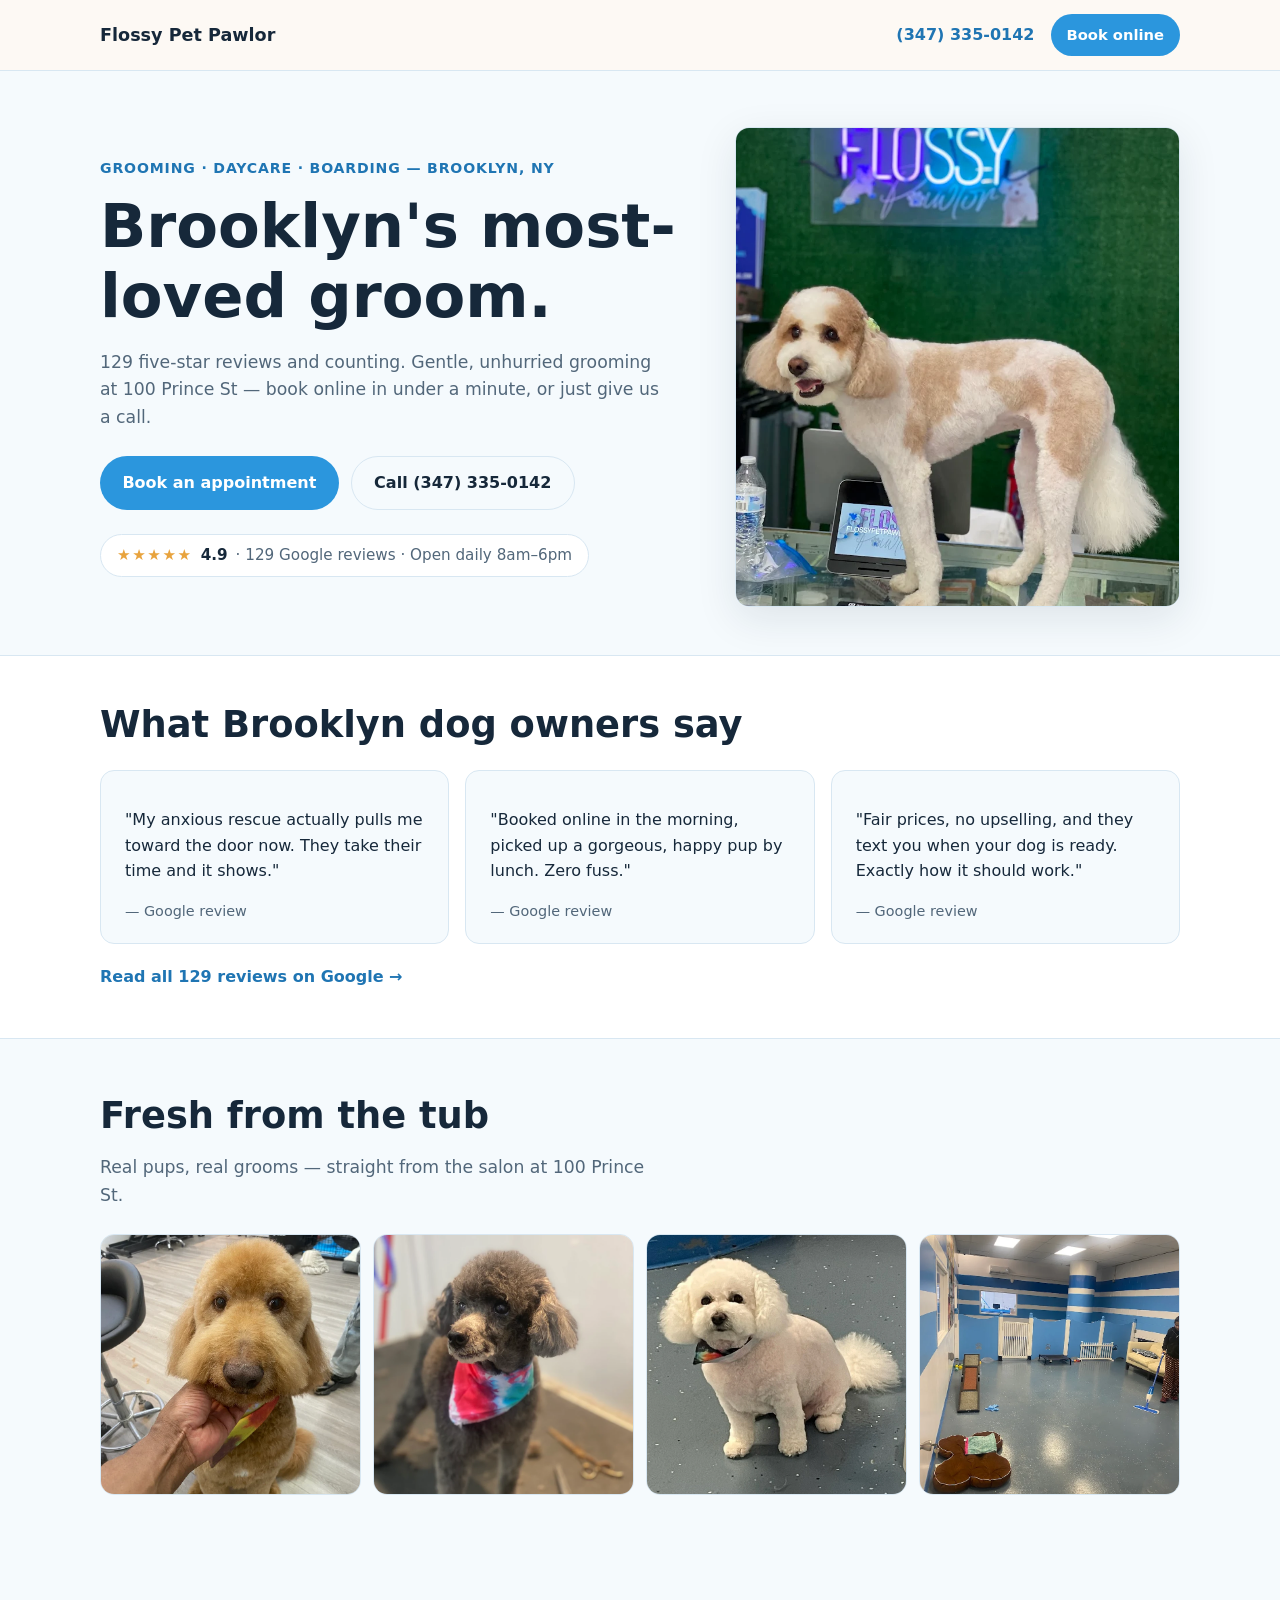
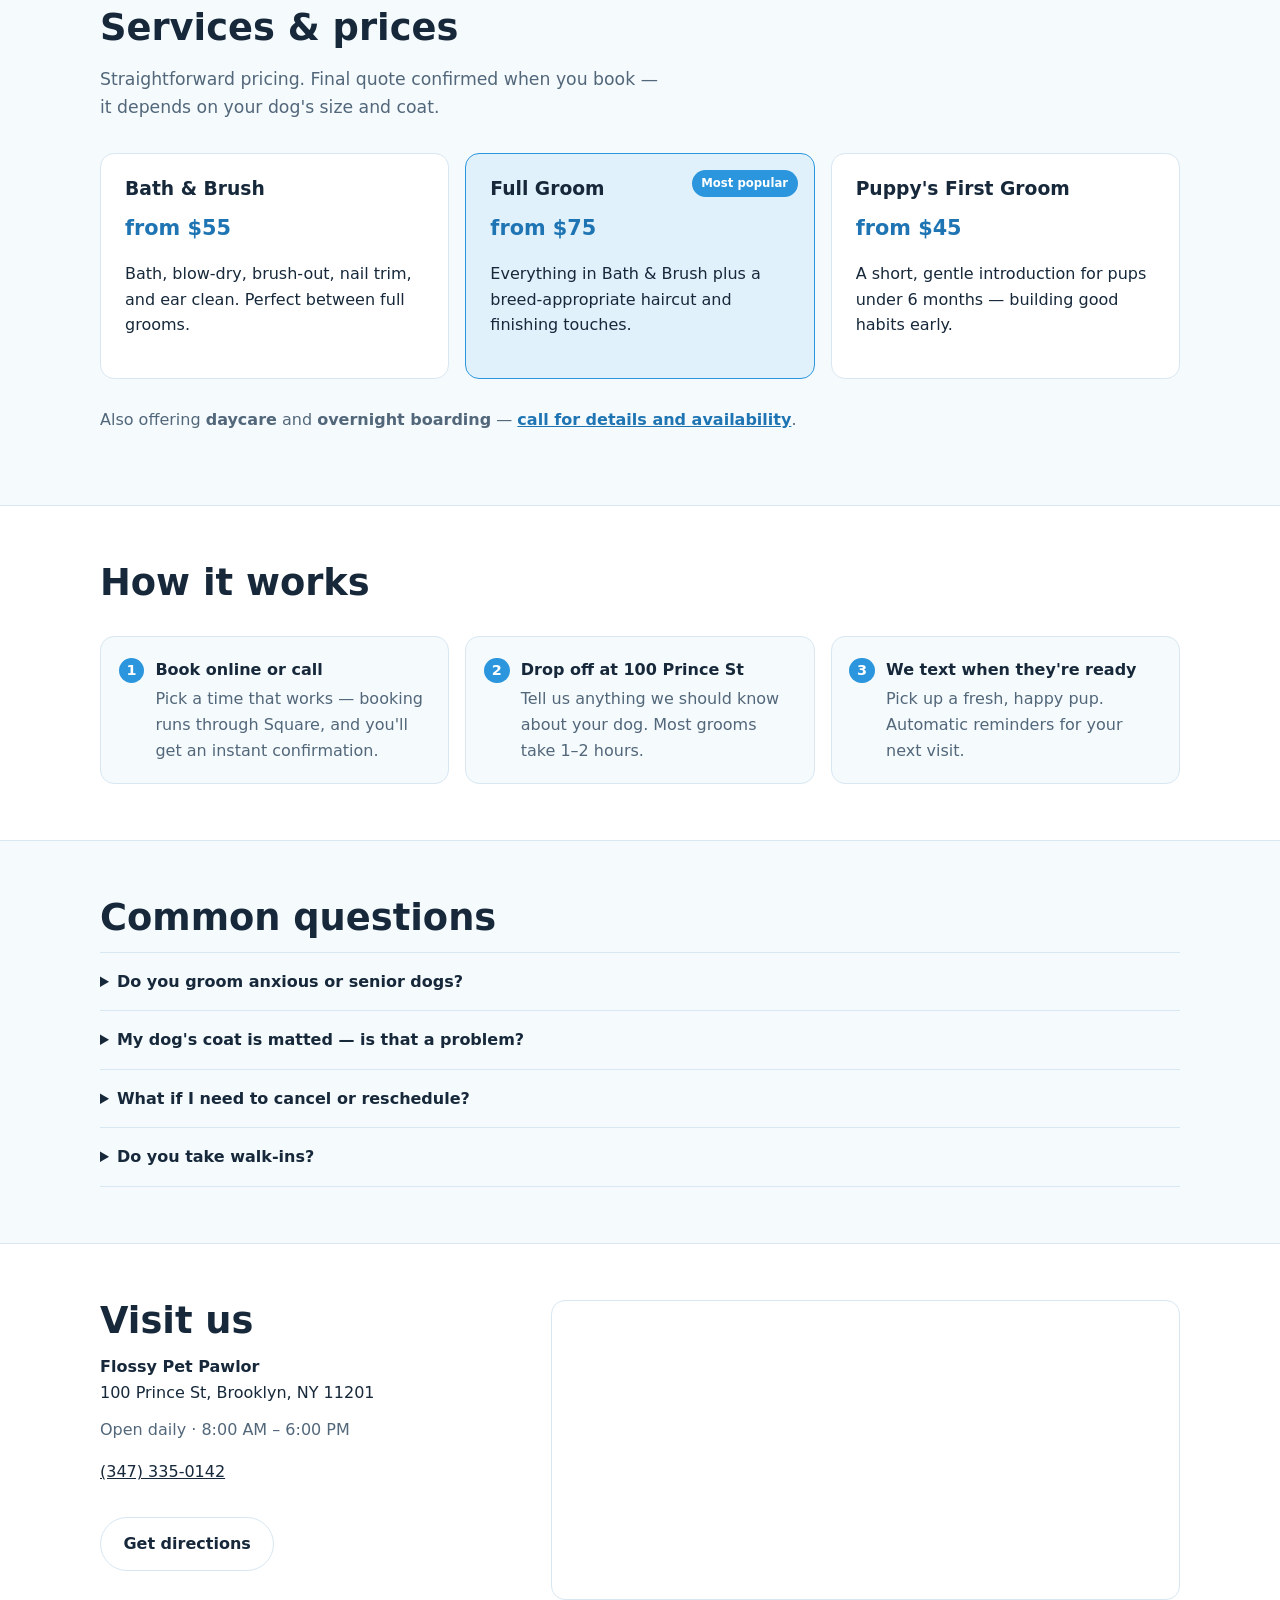
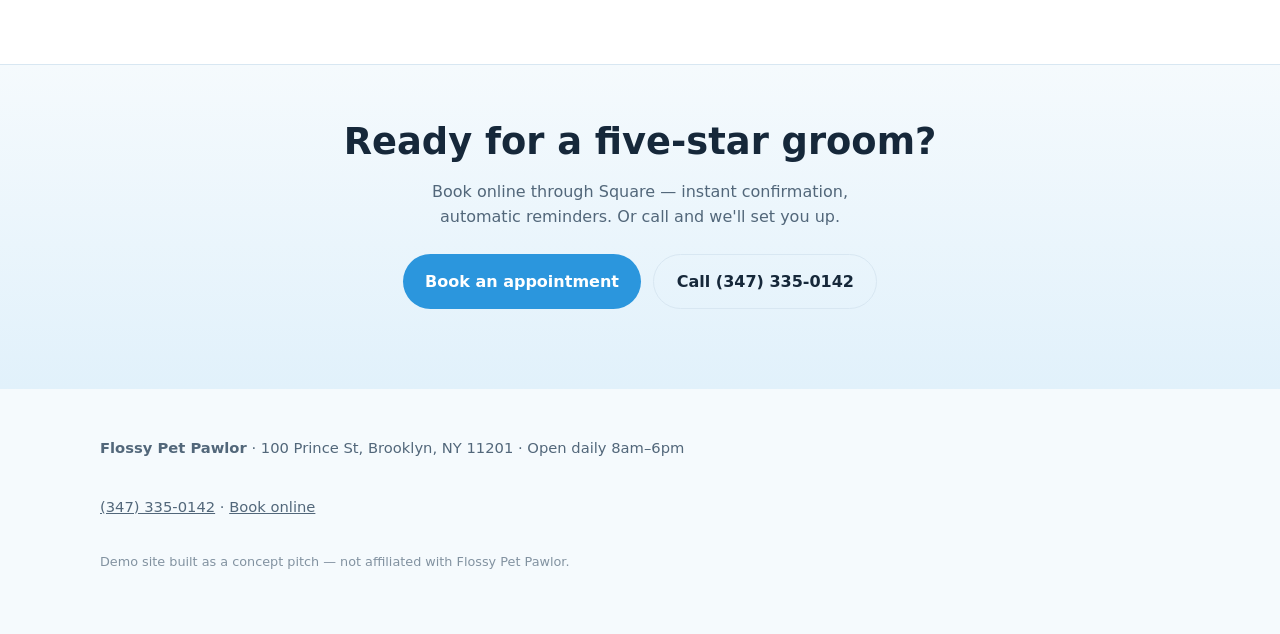
==== index.html @ a9fd6d46 "Flossy Pet Pawlor landing page — real brand colors, salon photos, Square booking Co-authored-by: Cur" ====
<!DOCTYPE html>
<html lang="en">
<head>
  <!--
    ══════════════════════════════════════════════════════════════
    FLOSSY PET PAWLOR — EDITABLE FACTS
    All business facts live here and are referenced below.
    To update prices, hours, or contact info, search for the
    value in this file and change it everywhere it appears.

    Business name:  Flossy Pet Pawlor
    Address:        100 Prince St, Brooklyn, NY 11201
    Phone:          (347) 335-0142  →  tel:+13473350142
    Hours:          Daily 8:00 AM – 6:00 PM
    Rating:         4.9 stars · 129 Google reviews
    Booking URL:    https://flossypetpawlor.square.site
    Prices:         Bath & Brush from $55 · Full Groom from $75
                    Puppy's First Groom from $45
    ══════════════════════════════════════════════════════════════
  -->
  <meta charset="UTF-8">
  <meta name="viewport" content="width=device-width, initial-scale=1.0">
  <title>Dog Grooming in Brooklyn | Flossy Pet Pawlor</title>
  <meta name="description" content="Brooklyn's most-loved dog grooming — 4.9 stars across 129 Google reviews. Grooming, daycare, and boarding at 100 Prince St. Book online or call (347) 335-0142.">
  <link rel="stylesheet" href="styles.css">

  <script type="application/ld+json">
  {
    "@context": "https://schema.org",
    "@type": "LocalBusiness",
    "name": "Flossy Pet Pawlor",
    "description": "Dog grooming, daycare, and boarding in Brooklyn, NY.",
    "telephone": "+13473350142",
    "url": "https://flossypetpawlor.square.site",
    "address": {
      "@type": "PostalAddress",
      "streetAddress": "100 Prince St",
      "addressLocality": "Brooklyn",
      "addressRegion": "NY",
      "postalCode": "11201",
      "addressCountry": "US"
    },
    "aggregateRating": {
      "@type": "AggregateRating",
      "ratingValue": "4.9",
      "reviewCount": "129"
    },
    "openingHoursSpecification": {
      "@type": "OpeningHoursSpecification",
      "dayOfWeek": ["Monday","Tuesday","Wednesday","Thursday","Friday","Saturday","Sunday"],
      "opens": "08:00",
      "closes": "18:00"
    },
    "priceRange": "$$"
  }
  </script>

  <!-- Analytics: uncomment and set the site code when live.
  <script data-goatcounter="https://YOURCODE.goatcounter.com/count" async src="//gc.zgo.at/count.js"></script>
  -->
</head>
<body>
  <header class="site-header">
    <div class="container header-inner">
      <a class="logo" href="#top">Flossy Pet Pawlor</a>
      <div class="header-actions">
        <a class="header-phone" href="tel:+13473350142">(347) 335-0142</a>
        <a class="btn btn-primary btn-sm" href="https://flossypetpawlor.square.site" target="_blank" rel="noopener">Book online</a>
      </div>
    </div>
  </header>

  <main id="top">
    <section class="hero">
      <div class="container hero-grid">
        <div class="hero-copy">
          <p class="eyebrow">Grooming · Daycare · Boarding — Brooklyn, NY</p>
          <h1>Brooklyn's most-loved groom.</h1>
          <p class="lead">129 five-star reviews and counting. Gentle, unhurried grooming at 100 Prince St — book online in under a minute, or just give us a call.</p>
          <div class="hero-actions">
            <a class="btn btn-primary" href="https://flossypetpawlor.square.site" target="_blank" rel="noopener">Book an appointment</a>
            <a class="btn btn-ghost" href="tel:+13473350142">Call (347) 335-0142</a>
          </div>
          <a class="trust-strip" href="https://www.google.com/search?q=Flossy+Pet+Pawlor+Brooklyn" target="_blank" rel="noopener">
            <span class="stars" aria-hidden="true">★★★★★</span>
            <strong>4.9</strong> · 129 Google reviews · Open daily 8am–6pm
          </a>
        </div>
        <div class="hero-photo">
          <img src="images/salon-neon-sign.webp" alt="Freshly groomed doodle in front of the neon Flossy sign at the salon" loading="eager">
        </div>
      </div>
    </section>

    <section class="reviews">
      <div class="container">
        <h2>What Brooklyn dog owners say</h2>
        <!-- We love this groomer and will be coming back soon! -->
        <div class="review-grid">
          <blockquote>
            <p>"My anxious rescue actually pulls me toward the door now. They take their time and it shows."</p>
            <footer>— Google review</footer>
          </blockquote>
          <blockquote>
            <p>"Booked online in the morning, picked up a gorgeous, happy pup by lunch. Zero fuss."</p>
            <footer>— Google review</footer>
          </blockquote>
          <blockquote>
            <p>"Fair prices, no upselling, and they text you when your dog is ready. Exactly how it should work."</p>
            <footer>— Google review</footer>
          </blockquote>
        </div>
        <a class="review-link" href="https://www.google.com/search?q=Flossy+Pet+Pawlor+Brooklyn" target="_blank" rel="noopener">Read all 129 reviews on Google →</a>
      </div>
    </section>

    <section class="gallery">
      <div class="container">
        <h2>Fresh from the tub</h2>
        <p class="section-lead">Real pups, real grooms — straight from the salon at 100 Prince St.</p>
        <div class="gallery-grid">
          <img src="images/groom-goldendoodle.webp" alt="Goldendoodle with a fresh face trim" loading="lazy">
          <img src="images/groom-poodle.webp" alt="Grey poodle in a tie-dye bandana after grooming" loading="lazy">
          <img src="images/groom-bichon.webp" alt="Bichon with a rounded teddy-bear cut" loading="lazy">
          <img src="images/daycare-room.webp" alt="The blue-and-white daycare playroom" loading="lazy">
        </div>
      </div>
    </section>

    <section class="services" id="services">
      <div class="container">
        <h2>Services &amp; prices</h2>
        <p class="section-lead">Straightforward pricing. Final quote confirmed when you book — it depends on your dog's size and coat.</p>
        <div class="card-grid">
          <article class="card">
            <h3>Bath &amp; Brush</h3>
            <p class="price">from $55</p>
            <p>Bath, blow-dry, brush-out, nail trim, and ear clean. Perfect between full grooms.</p>
          </article>
          <article class="card card-featured">
            <span class="badge">Most popular</span>
            <h3>Full Groom</h3>
            <p class="price">from $75</p>
            <p>Everything in Bath &amp; Brush plus a breed-appropriate haircut and finishing touches.</p>
          </article>
          <article class="card">
            <h3>Puppy's First Groom</h3>
            <p class="price">from $45</p>
            <p>A short, gentle introduction for pups under 6 months — building good habits early.</p>
          </article>
        </div>
        <p class="services-extra">Also offering <strong>daycare</strong> and <strong>overnight boarding</strong> — <a href="tel:+13473350142">call for details and availability</a>.</p>
      </div>
    </section>

    <section class="how">
      <div class="container">
        <h2>How it works</h2>
        <ol class="steps">
          <li>
            <strong>Book online or call</strong>
            <span>Pick a time that works — booking runs through Square, and you'll get an instant confirmation.</span>
          </li>
          <li>
            <strong>Drop off at 100 Prince St</strong>
            <span>Tell us anything we should know about your dog. Most grooms take 1–2 hours.</span>
          </li>
          <li>
            <strong>We text when they're ready</strong>
            <span>Pick up a fresh, happy pup. Automatic reminders for your next visit.</span>
          </li>
        </ol>
      </div>
    </section>

    <section class="faq">
      <div class="container">
        <h2>Common questions</h2>
        <details>
          <summary>Do you groom anxious or senior dogs?</summary>
          <p>Yes. We work at your dog's pace — no cages stacked in a loud room, no rushing. Tell us about your dog when you book and we'll plan extra time.</p>
        </details>
        <details>
          <summary>My dog's coat is matted — is that a problem?</summary>
          <p>Bring them in. We'll assess the coat honestly and talk you through options before we start. Severe matting may affect the price, and we'll always confirm first.</p>
        </details>
        <details>
          <summary>What if I need to cancel or reschedule?</summary>
          <p>Life happens — just let us know at least 24 hours ahead through your booking confirmation or by phone, and we'll move you free of charge.</p>
        </details>
        <details>
          <summary>Do you take walk-ins?</summary>
          <p>When we can! Appointments get priority, so booking ahead is the safest bet — especially weekends.</p>
        </details>
      </div>
    </section>

    <section class="visit" id="visit">
      <div class="container visit-grid">
        <div class="visit-info">
          <h2>Visit us</h2>
          <address>
            <strong>Flossy Pet Pawlor</strong><br>
            100 Prince St, Brooklyn, NY 11201
          </address>
          <p class="hours">Open daily · 8:00 AM – 6:00 PM</p>
          <p><a href="tel:+13473350142">(347) 335-0142</a></p>
          <a class="btn btn-ghost" href="https://www.google.com/maps/dir/?api=1&destination=100+Prince+St+Brooklyn+NY+11201" target="_blank" rel="noopener">Get directions</a>
        </div>
        <div class="visit-map">
          <iframe
            title="Map — Flossy Pet Pawlor, 100 Prince St, Brooklyn"
            src="https://www.google.com/maps?q=100+Prince+St,+Brooklyn,+NY+11201&output=embed"
            loading="lazy"
            referrerpolicy="no-referrer-when-downgrade"
            allowfullscreen></iframe>
        </div>
      </div>
    </section>

    <section class="cta">
      <div class="container cta-inner">
        <h2>Ready for a five-star groom?</h2>
        <p>Book online through Square — instant confirmation, automatic reminders. Or call and we'll set you up.</p>
        <div class="hero-actions cta-actions">
          <a class="btn btn-primary" href="https://flossypetpawlor.square.site" target="_blank" rel="noopener">Book an appointment</a>
          <a class="btn btn-ghost" href="tel:+13473350142">Call (347) 335-0142</a>
        </div>
      </div>
    </section>
  </main>

  <footer class="site-footer">
    <div class="container footer-inner">
      <p><strong>Flossy Pet Pawlor</strong> · 100 Prince St, Brooklyn, NY 11201 · Open daily 8am–6pm</p>
      <p><a href="tel:+13473350142">(347) 335-0142</a> · <a href="https://flossypetpawlor.square.site" target="_blank" rel="noopener">Book online</a></p>
      <p class="demo-note">Demo site built as a concept pitch — not affiliated with Flossy Pet Pawlor.</p>
    </div>
  </footer>

  <!-- Sticky mobile action bar: call + book always one thumb away -->
  <nav class="mobile-bar" aria-label="Quick actions">
    <a class="mobile-bar-call" href="tel:+13473350142">Call now</a>
    <a class="mobile-bar-book" href="https://flossypetpawlor.square.site" target="_blank" rel="noopener">Book online</a>
  </nav>
</body>
</html>
---- styles.css ----
/* Brand palette matched to the salon's real interior:
   sky-blue reception desk, blue/white striped walls, neon FLOSSY sign */
:root {
  --bg: #f5fafd;
  --surface: #ffffff;
  --text: #16283a;
  --muted: #52677a;
  --accent: #2b96dd;
  --accent-dark: #1f75b3;
  --accent-soft: #e1f1fb;
  --border: #d8e7f2;
  --radius: 14px;
  --shadow: 0 12px 40px rgba(22, 40, 58, 0.1);
  --font: "Segoe UI", system-ui, -apple-system, sans-serif;
}

*,
*::before,
*::after {
  box-sizing: border-box;
}

html {
  scroll-behavior: smooth;
}

body {
  margin: 0;
  font-family: var(--font);
  color: var(--text);
  background: var(--bg);
  line-height: 1.6;
  /* Space for the sticky mobile bar */
  padding-bottom: 4.5rem;
}

.container {
  width: min(1080px, calc(100% - 2rem));
  margin-inline: auto;
}

a {
  color: inherit;
}

/* ── Header ─────────────────────────────────────────── */

.site-header {
  position: sticky;
  top: 0;
  z-index: 20;
  background: rgba(253, 249, 244, 0.94);
  backdrop-filter: blur(8px);
  border-bottom: 1px solid var(--border);
}

.header-inner {
  display: flex;
  align-items: center;
  justify-content: space-between;
  gap: 1rem;
  padding: 0.9rem 0;
}

.logo {
  font-weight: 700;
  font-size: 1.1rem;
  text-decoration: none;
}

.header-actions {
  display: flex;
  align-items: center;
  gap: 1rem;
}

.header-phone {
  font-weight: 600;
  text-decoration: none;
  color: var(--accent-dark);
}

/* ── Buttons ────────────────────────────────────────── */

.btn {
  display: inline-flex;
  align-items: center;
  justify-content: center;
  padding: 0.85rem 1.4rem;
  border-radius: 999px;
  font-weight: 600;
  text-decoration: none;
  border: none;
  cursor: pointer;
  transition: transform 0.15s ease, background 0.15s ease;
}

.btn:hover {
  transform: translateY(-1px);
}

.btn-primary {
  background: var(--accent);
  color: #fff;
}

.btn-primary:hover {
  background: var(--accent-dark);
}

.btn-ghost {
  background: transparent;
  border: 1.5px solid var(--border);
}

.btn-sm {
  padding: 0.55rem 1rem;
  font-size: 0.92rem;
}

/* ── Hero ───────────────────────────────────────────── */

.hero {
  padding: 3.5rem 0 3rem;
}

.hero-grid {
  display: grid;
  gap: 2rem;
  align-items: center;
}

.eyebrow {
  color: var(--accent-dark);
  font-weight: 600;
  font-size: 0.88rem;
  text-transform: uppercase;
  letter-spacing: 0.06em;
  margin: 0 0 0.75rem;
}

h1,
h2,
h3 {
  line-height: 1.15;
  margin: 0 0 0.75rem;
}

h1 {
  font-size: clamp(2.3rem, 5.5vw, 3.8rem);
}

h2 {
  font-size: clamp(1.7rem, 3vw, 2.3rem);
}

.lead,
.section-lead {
  color: var(--muted);
  font-size: 1.08rem;
  max-width: 52ch;
}

.hero-actions {
  display: flex;
  flex-wrap: wrap;
  gap: 0.75rem;
  margin: 1.5rem 0;
}

.trust-strip {
  display: inline-flex;
  align-items: center;
  gap: 0.5rem;
  text-decoration: none;
  color: var(--muted);
  font-size: 0.95rem;
  background: var(--surface);
  border: 1px solid var(--border);
  border-radius: 999px;
  padding: 0.5rem 1rem;
}

.trust-strip:hover {
  border-color: var(--accent);
}

.stars {
  color: #e8a33d;
  letter-spacing: 0.1em;
}

.trust-strip strong {
  color: var(--text);
}

.hero-photo img {
  display: block;
  width: 100%;
  max-height: 480px;
  object-fit: cover;
  object-position: center 30%;
  border-radius: var(--radius);
  border: 1px solid var(--border);
  box-shadow: var(--shadow);
}

/* ── Gallery ────────────────────────────────────────── */

.gallery {
  padding: 3.5rem 0;
}

.gallery-grid {
  display: grid;
  grid-template-columns: 1fr 1fr;
  gap: 0.75rem;
  margin-top: 1.5rem;
}

.gallery-grid img {
  display: block;
  width: 100%;
  aspect-ratio: 1;
  object-fit: cover;
  border-radius: var(--radius);
  border: 1px solid var(--border);
}

/* ── Reviews ────────────────────────────────────────── */

.reviews {
  padding: 3rem 0;
  background: var(--surface);
  border-block: 1px solid var(--border);
}

.review-grid {
  display: grid;
  gap: 1rem;
  margin-top: 1.5rem;
}

blockquote {
  margin: 0;
  background: var(--bg);
  border: 1px solid var(--border);
  border-radius: var(--radius);
  padding: 1.25rem 1.5rem;
}

blockquote footer {
  margin-top: 0.6rem;
  color: var(--muted);
  font-size: 0.9rem;
}

.review-link {
  display: inline-block;
  margin-top: 1.25rem;
  font-weight: 600;
  color: var(--accent-dark);
  text-decoration: none;
}

.review-link:hover {
  text-decoration: underline;
}

/* ── Services ───────────────────────────────────────── */

.services,
.how,
.faq,
.visit {
  padding: 3.5rem 0;
}

.card-grid {
  display: grid;
  gap: 1rem;
  margin-top: 2rem;
}

.card {
  position: relative;
  background: var(--surface);
  border: 1px solid var(--border);
  border-radius: var(--radius);
  padding: 1.5rem;
}

.card-featured {
  border-color: var(--accent);
  background: var(--accent-soft);
}

.badge {
  position: absolute;
  top: 1rem;
  right: 1rem;
  background: var(--accent);
  color: #fff;
  font-size: 0.73rem;
  font-weight: 700;
  padding: 0.25rem 0.6rem;
  border-radius: 999px;
}

.price {
  font-size: 1.3rem;
  font-weight: 700;
  color: var(--accent-dark);
  margin: 0.25rem 0 0.5rem;
}

.services-extra {
  margin-top: 1.75rem;
  color: var(--muted);
}

.services-extra a {
  color: var(--accent-dark);
  font-weight: 600;
}

/* ── How it works ───────────────────────────────────── */

.how {
  background: var(--surface);
  border-block: 1px solid var(--border);
}

.steps {
  list-style: none;
  counter-reset: step;
  padding: 0;
  margin: 2rem 0 0;
  display: grid;
  gap: 1rem;
}

.steps li {
  counter-increment: step;
  background: var(--bg);
  border: 1px solid var(--border);
  border-radius: var(--radius);
  padding: 1.25rem 1.5rem 1.25rem 3.4rem;
  position: relative;
}

.steps li::before {
  content: counter(step);
  position: absolute;
  left: 1.1rem;
  top: 1.3rem;
  width: 1.6rem;
  height: 1.6rem;
  border-radius: 50%;
  background: var(--accent);
  color: #fff;
  font-weight: 700;
  font-size: 0.9rem;
  display: flex;
  align-items: center;
  justify-content: center;
}

.steps strong {
  display: block;
  margin-bottom: 0.25rem;
}

.steps span {
  color: var(--muted);
}

/* ── FAQ ────────────────────────────────────────────── */

details {
  border-top: 1px solid var(--border);
  padding: 1rem 0;
}

details:last-of-type {
  border-bottom: 1px solid var(--border);
}

details summary {
  cursor: pointer;
  font-weight: 600;
}

details p {
  color: var(--muted);
  margin: 0.75rem 0 0;
}

/* ── Visit / map ────────────────────────────────────── */

.visit {
  background: var(--surface);
  border-block: 1px solid var(--border);
}

.visit-grid {
  display: grid;
  gap: 2rem;
  align-items: start;
}

address {
  font-style: normal;
  margin: 0 0 0.75rem;
}

.hours {
  color: var(--muted);
  margin: 0 0 0.5rem;
}

.visit-info .btn {
  margin-top: 1rem;
}

.visit-map iframe {
  width: 100%;
  height: 300px;
  border: 1px solid var(--border);
  border-radius: var(--radius);
}

/* ── Closing CTA ────────────────────────────────────── */

.cta {
  padding: 3.5rem 0;
  background: linear-gradient(180deg, var(--bg) 0%, var(--accent-soft) 100%);
  text-align: center;
}

.cta p {
  color: var(--muted);
  max-width: 46ch;
  margin-inline: auto;
}

.cta-actions {
  justify-content: center;
}

/* ── Footer ─────────────────────────────────────────── */

.site-footer {
  padding: 2rem 0 3rem;
  color: var(--muted);
  font-size: 0.92rem;
}

.footer-inner {
  display: grid;
  gap: 0.4rem;
}

.demo-note {
  font-size: 0.8rem;
  opacity: 0.7;
}

/* ── Sticky mobile action bar ───────────────────────── */

.mobile-bar {
  position: fixed;
  bottom: 0;
  left: 0;
  right: 0;
  z-index: 30;
  display: flex;
  border-top: 1px solid var(--border);
  background: var(--surface);
  box-shadow: 0 -6px 24px rgba(36, 28, 23, 0.1);
}

.mobile-bar a {
  flex: 1;
  text-align: center;
  padding: 1rem;
  font-weight: 700;
  text-decoration: none;
}

.mobile-bar-call {
  color: var(--accent-dark);
}

.mobile-bar-book {
  background: var(--accent);
  color: #fff;
}

@media (max-width: 480px) {
  /* Sticky bottom bar already handles calling on small screens */
  .header-phone {
    display: none;
  }
}

/* ── Desktop ────────────────────────────────────────── */

@media (min-width: 768px) {
  body {
    padding-bottom: 0;
  }

  .mobile-bar {
    display: none;
  }

  .hero-grid {
    grid-template-columns: 1.15fr 0.85fr;
  }

  .hero-photo {
    min-height: 360px;
  }

  .review-grid {
    grid-template-columns: repeat(3, 1fr);
  }

  .gallery-grid {
    grid-template-columns: repeat(4, 1fr);
  }

  .card-grid {
    grid-template-columns: repeat(3, 1fr);
  }

  .steps {
    grid-template-columns: repeat(3, 1fr);
  }

  .visit-grid {
    grid-template-columns: 0.8fr 1.2fr;
  }
}
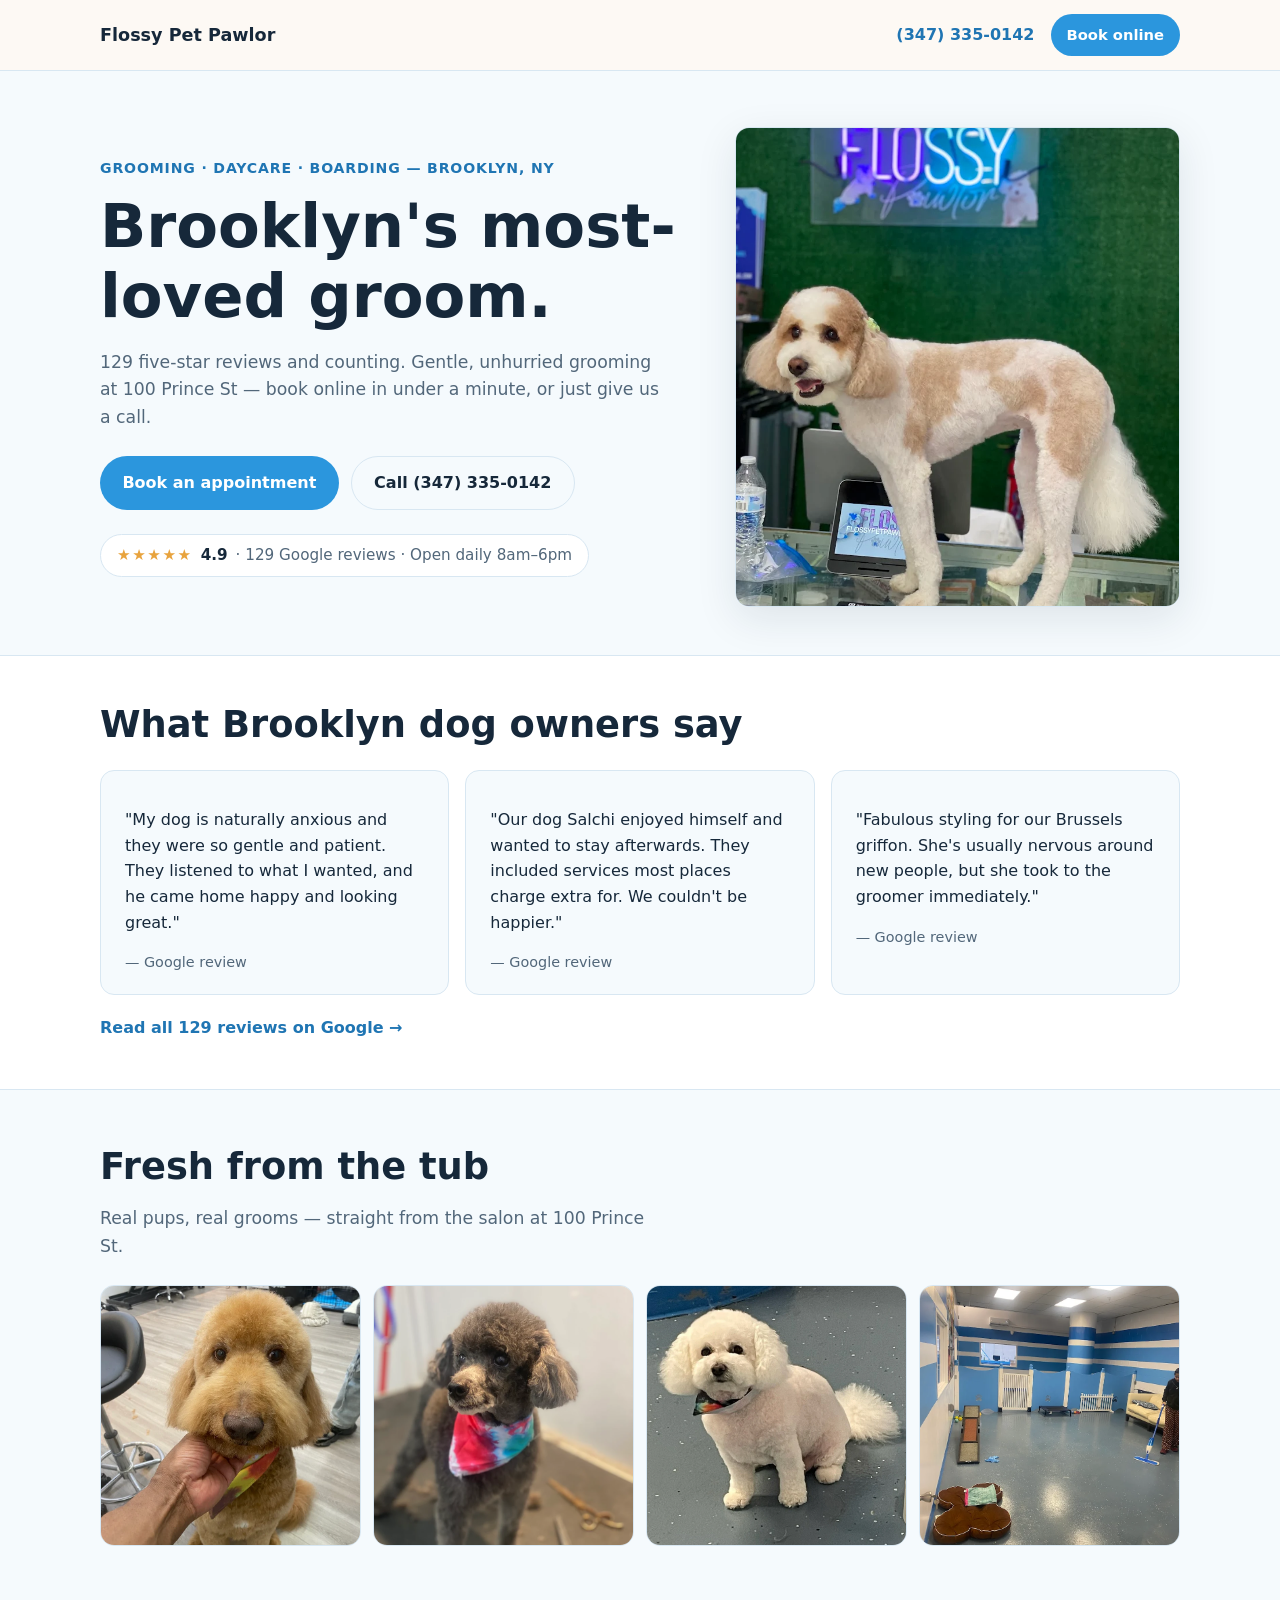
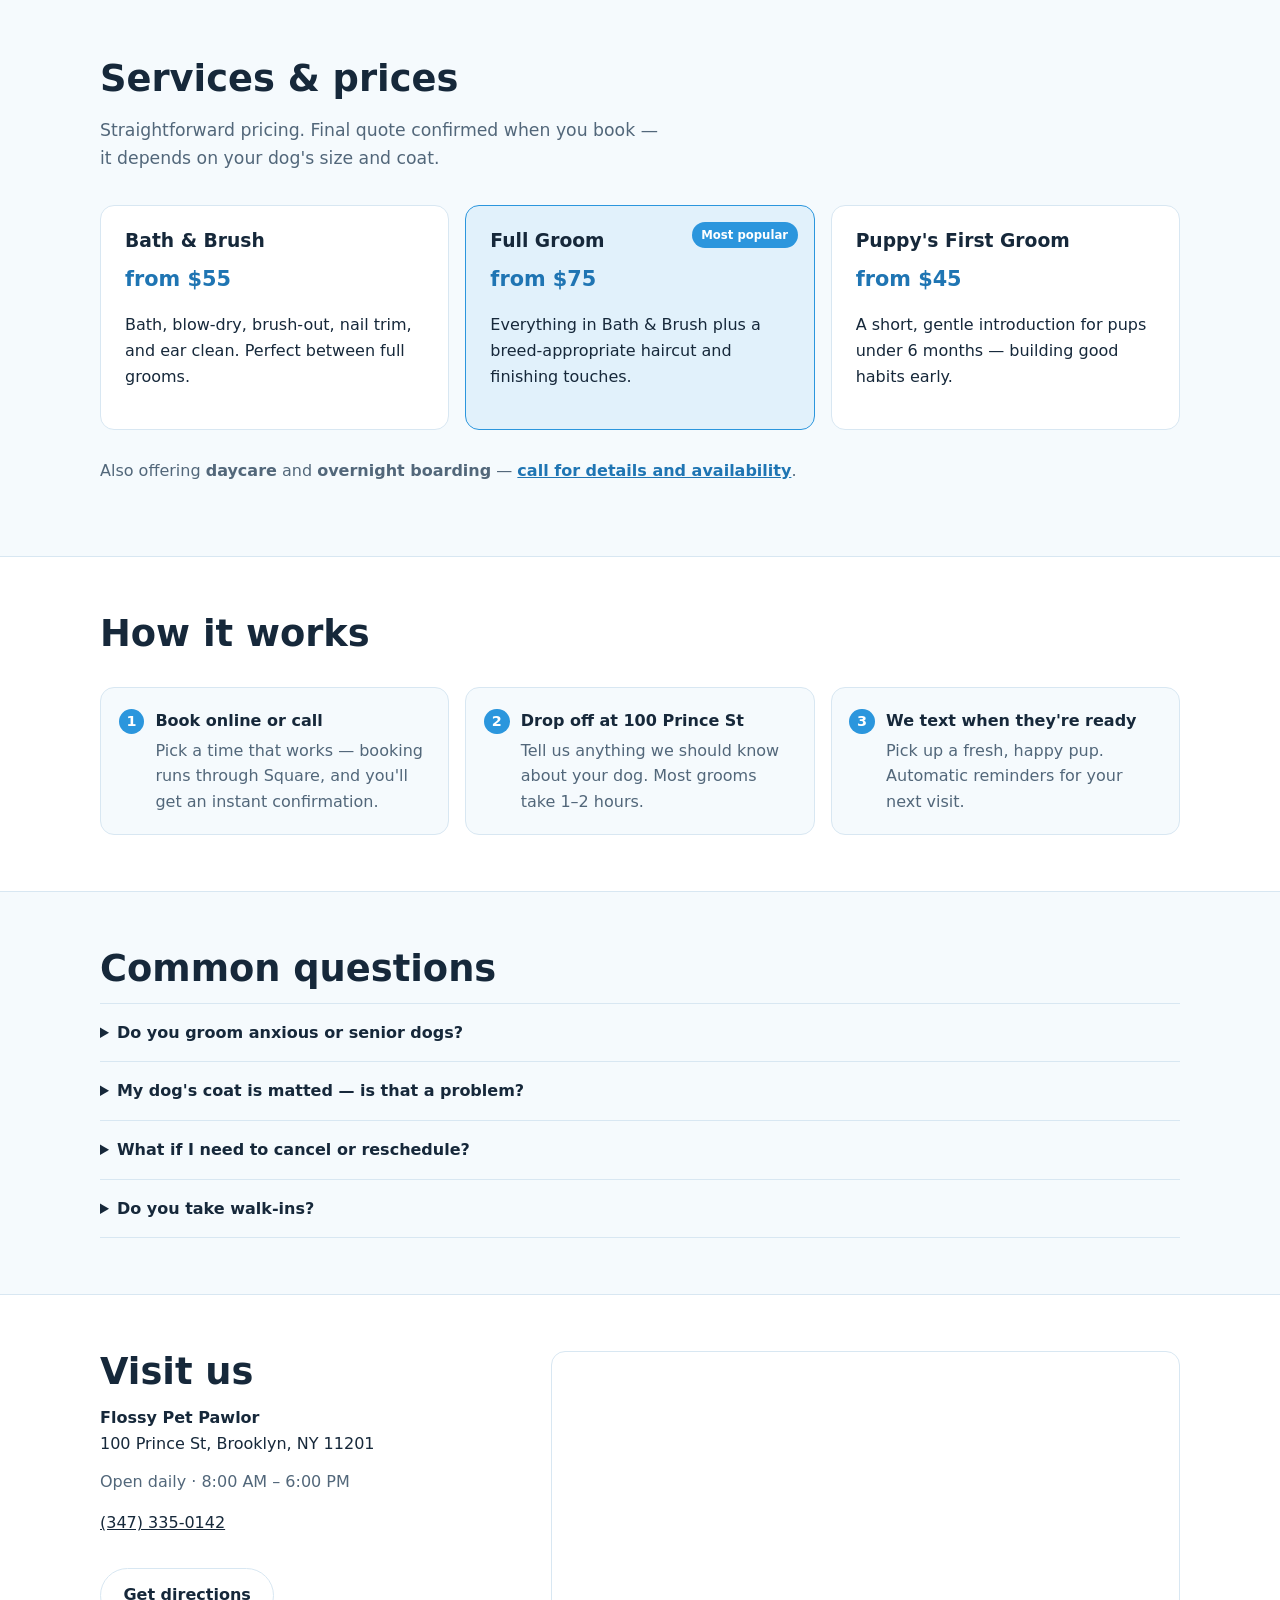
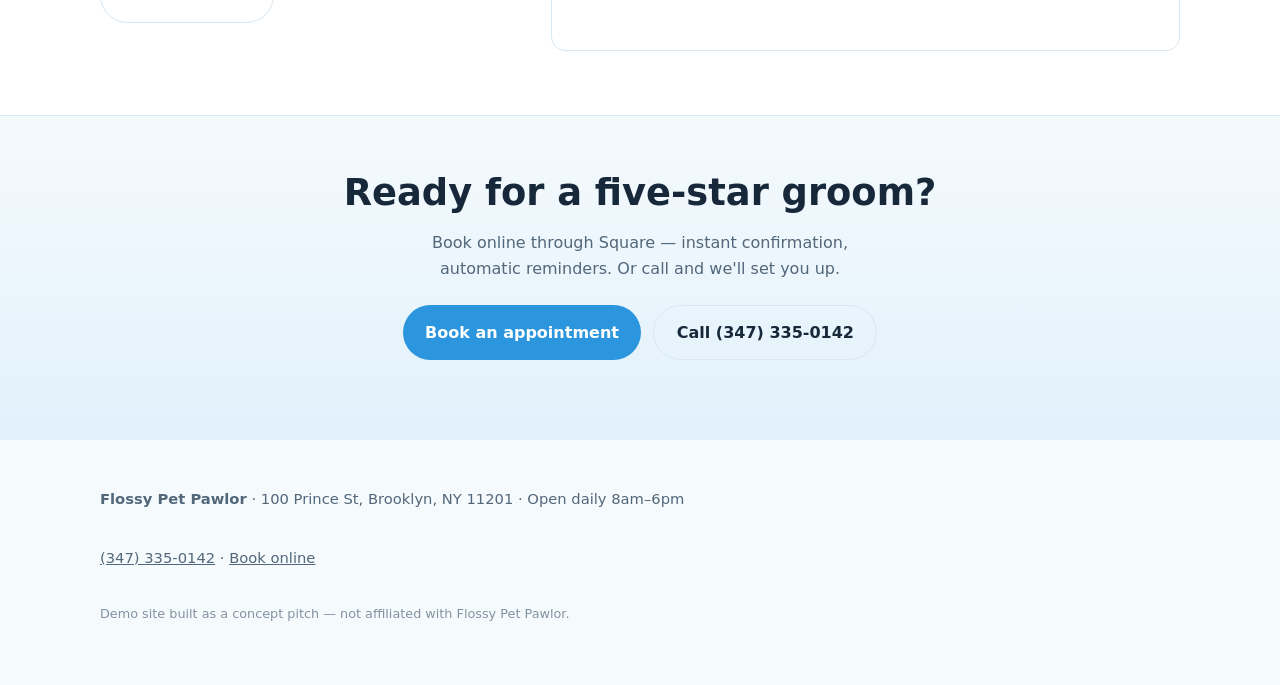
==== commit 61c6c8ff: "Use real Google review quotes on homepage Co-authored-by: Cursor <cursoragent@cursor.com>" ====
--- a/index.html
+++ b/index.html
@@ -95,18 +95,18 @@
     <section class="reviews">
       <div class="container">
         <h2>What Brooklyn dog owners say</h2>
-        <!-- We love this groomer and will be coming back soon! -->
+        <!-- Sourced from public Google review aggregators — swap for your picks anytime -->
         <div class="review-grid">
           <blockquote>
-            <p>"My anxious rescue actually pulls me toward the door now. They take their time and it shows."</p>
+            <p>"My dog is naturally anxious and they were so gentle and patient. They listened to what I wanted, and he came home happy and looking great."</p>
             <footer>— Google review</footer>
           </blockquote>
           <blockquote>
-            <p>"Booked online in the morning, picked up a gorgeous, happy pup by lunch. Zero fuss."</p>
+            <p>"Our dog Salchi enjoyed himself and wanted to stay afterwards. They included services most places charge extra for. We couldn't be happier."</p>
             <footer>— Google review</footer>
           </blockquote>
           <blockquote>
-            <p>"Fair prices, no upselling, and they text you when your dog is ready. Exactly how it should work."</p>
+            <p>"Fabulous styling for our Brussels griffon. She's usually nervous around new people, but she took to the groomer immediately."</p>
             <footer>— Google review</footer>
           </blockquote>
         </div>
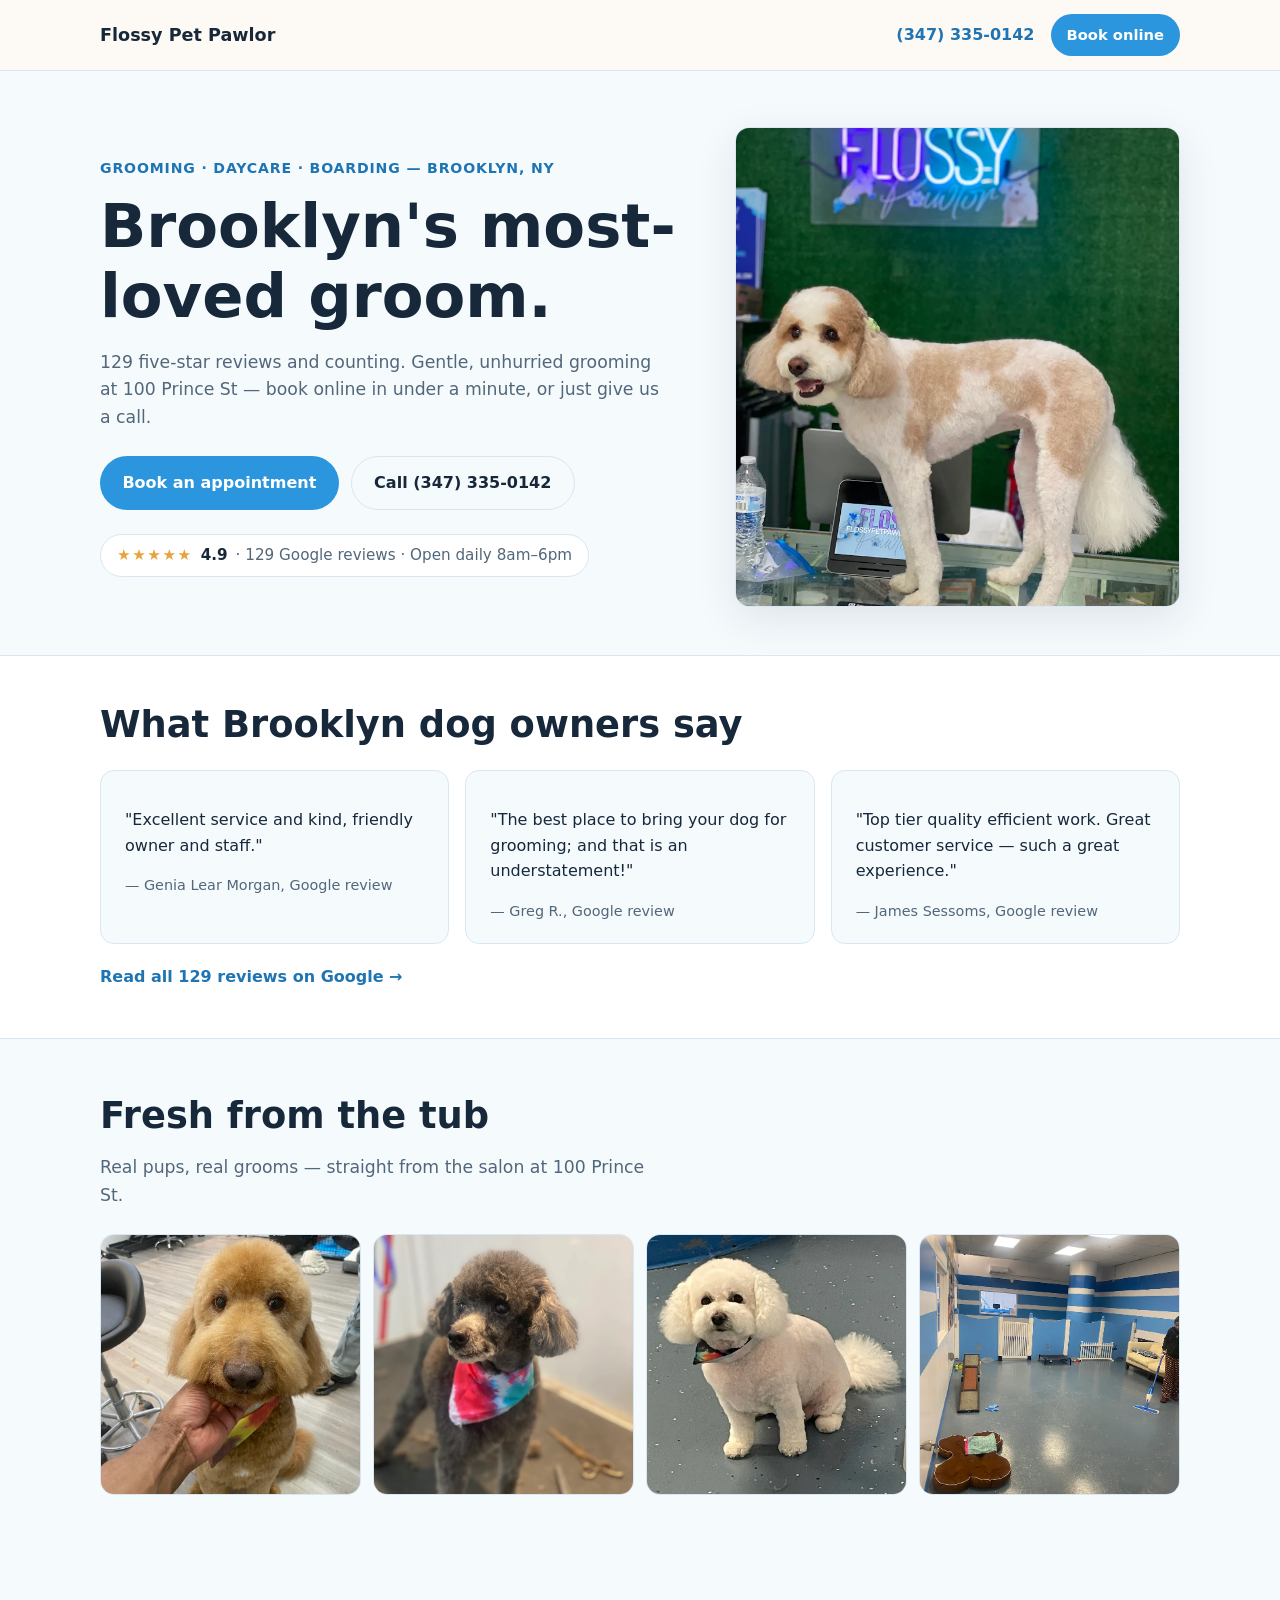
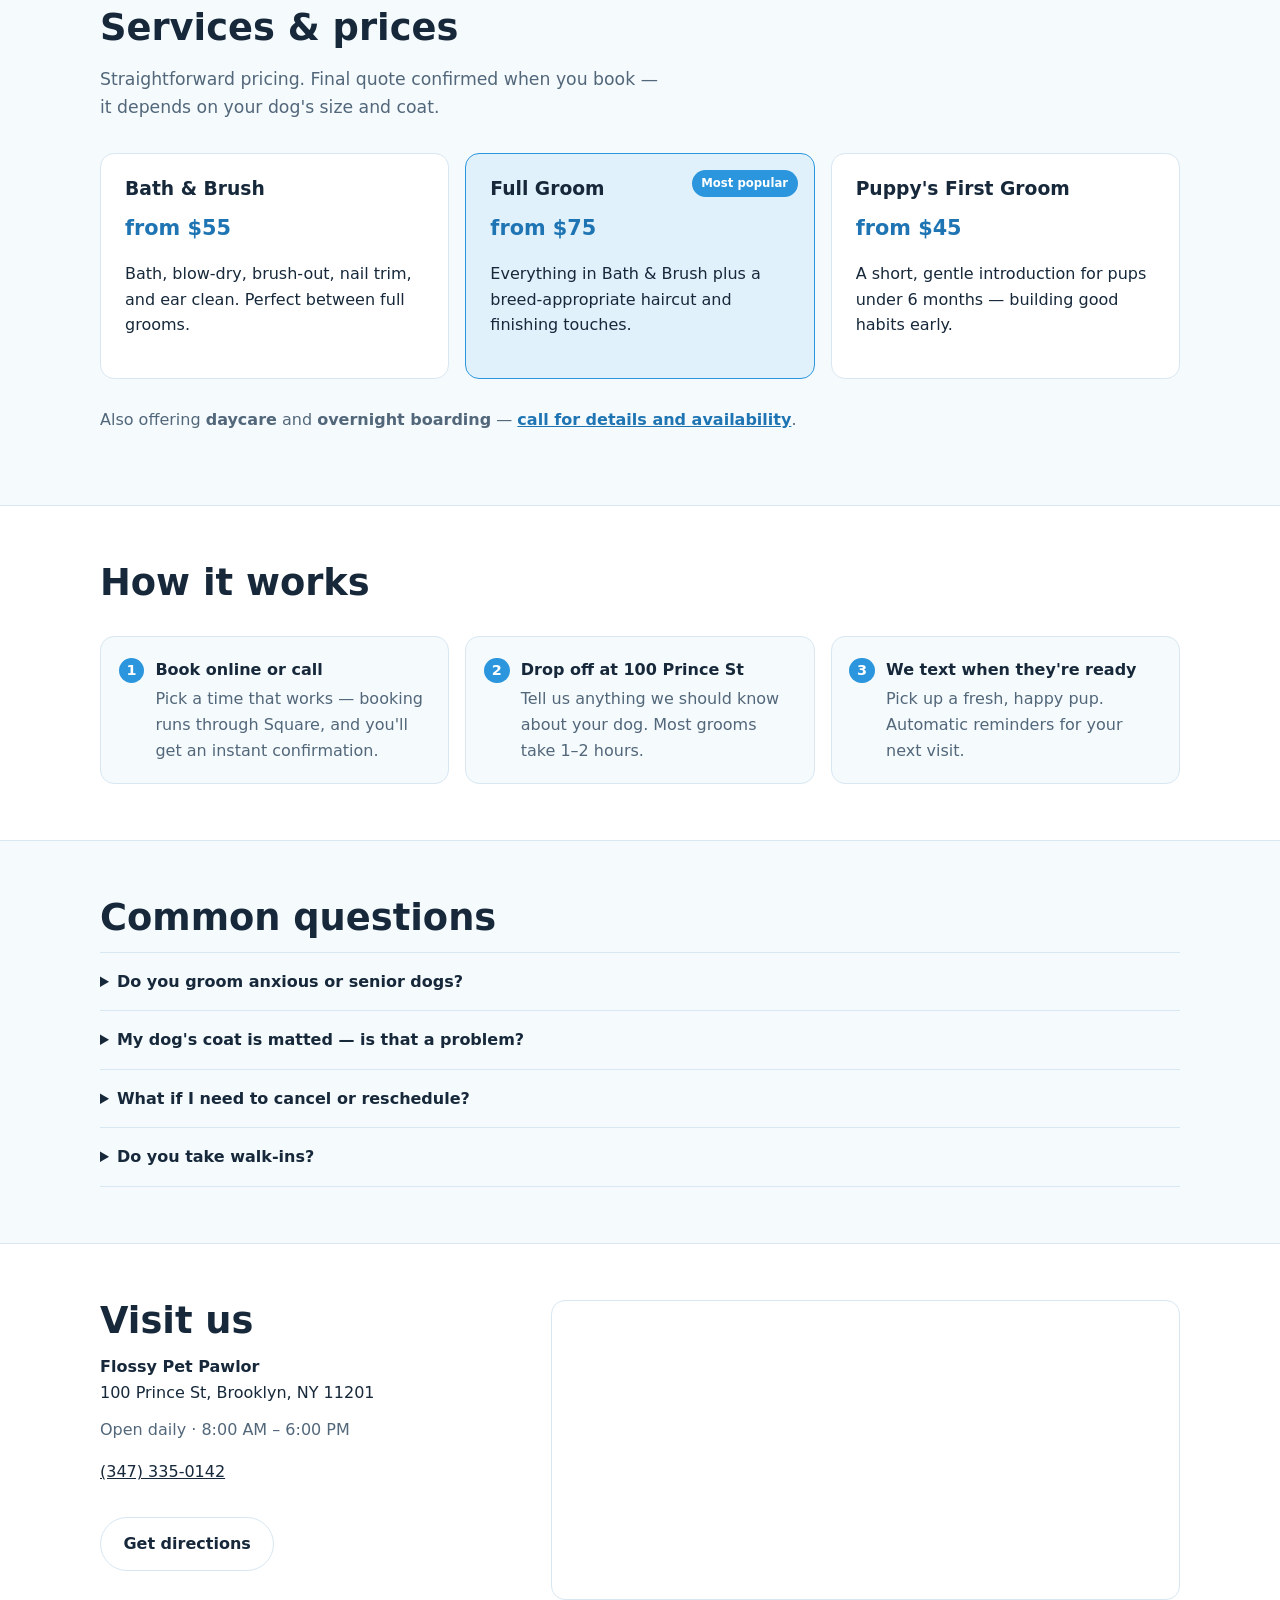
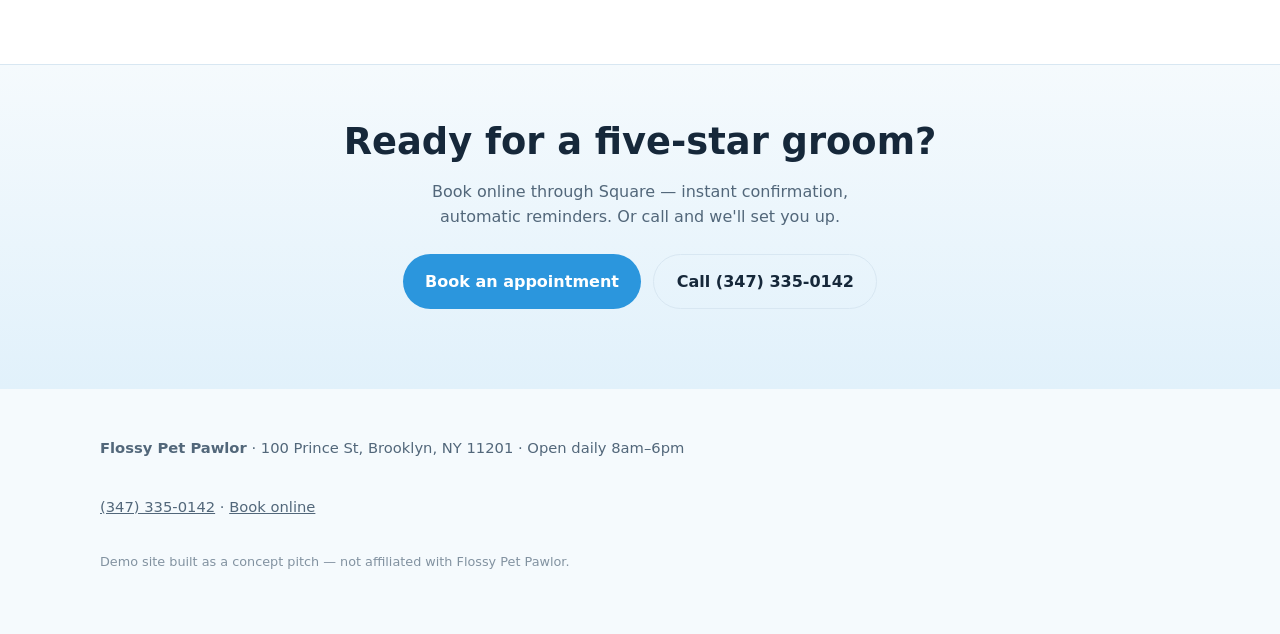
==== commit 4ebba0c4: "Add real Google reviews from Genia, Greg, and James Co-authored-by: Cursor <cursoragent@cursor.com>" ====
--- a/index.html
+++ b/index.html
@@ -95,19 +95,18 @@
     <section class="reviews">
       <div class="container">
         <h2>What Brooklyn dog owners say</h2>
-        <!-- Sourced from public Google review aggregators — swap for your picks anytime -->
         <div class="review-grid">
           <blockquote>
-            <p>"My dog is naturally anxious and they were so gentle and patient. They listened to what I wanted, and he came home happy and looking great."</p>
-            <footer>— Google review</footer>
+            <p>"Excellent service and kind, friendly owner and staff."</p>
+            <footer>— Genia Lear Morgan, Google review</footer>
           </blockquote>
           <blockquote>
-            <p>"Our dog Salchi enjoyed himself and wanted to stay afterwards. They included services most places charge extra for. We couldn't be happier."</p>
-            <footer>— Google review</footer>
+            <p>"The best place to bring your dog for grooming; and that is an understatement!"</p>
+            <footer>— Greg R., Google review</footer>
           </blockquote>
           <blockquote>
-            <p>"Fabulous styling for our Brussels griffon. She's usually nervous around new people, but she took to the groomer immediately."</p>
-            <footer>— Google review</footer>
+            <p>"Top tier quality efficient work. Great customer service — such a great experience."</p>
+            <footer>— James Sessoms, Google review</footer>
           </blockquote>
         </div>
         <a class="review-link" href="https://www.google.com/search?q=Flossy+Pet+Pawlor+Brooklyn" target="_blank" rel="noopener">Read all 129 reviews on Google →</a>
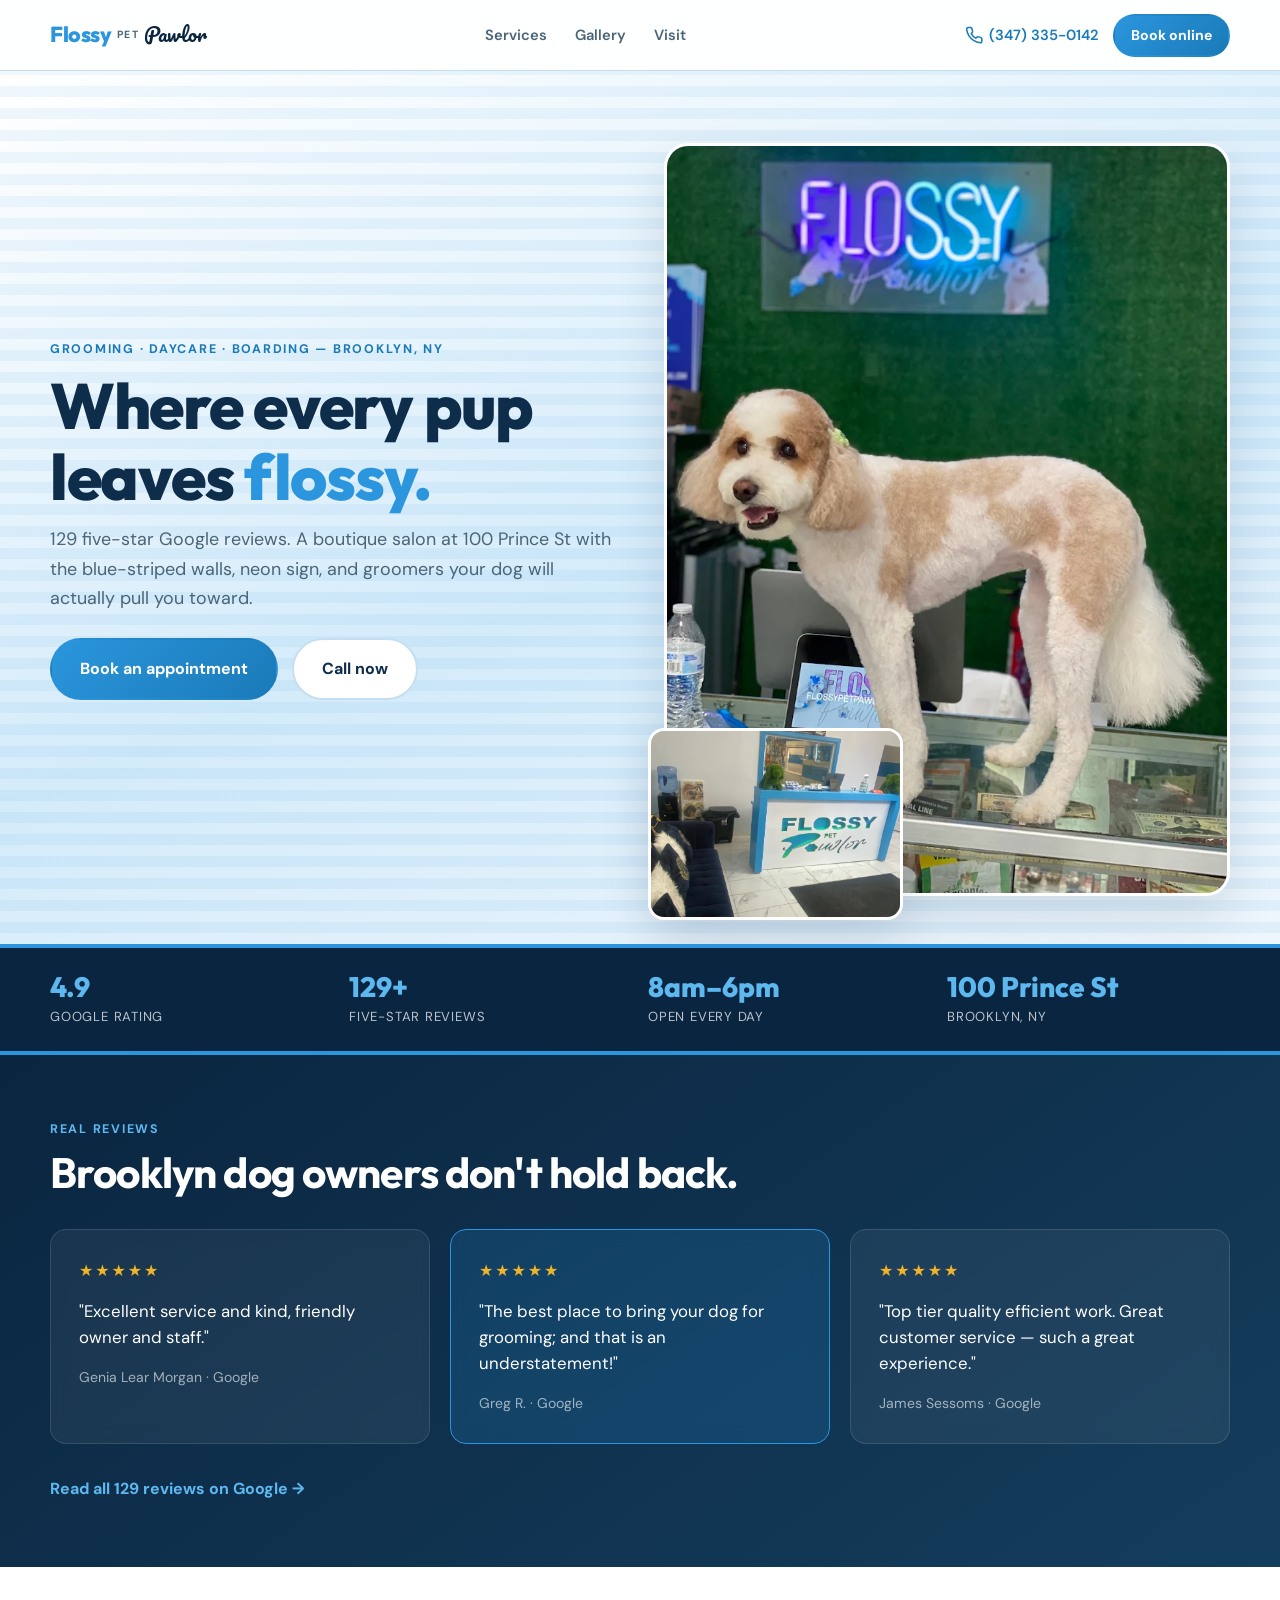
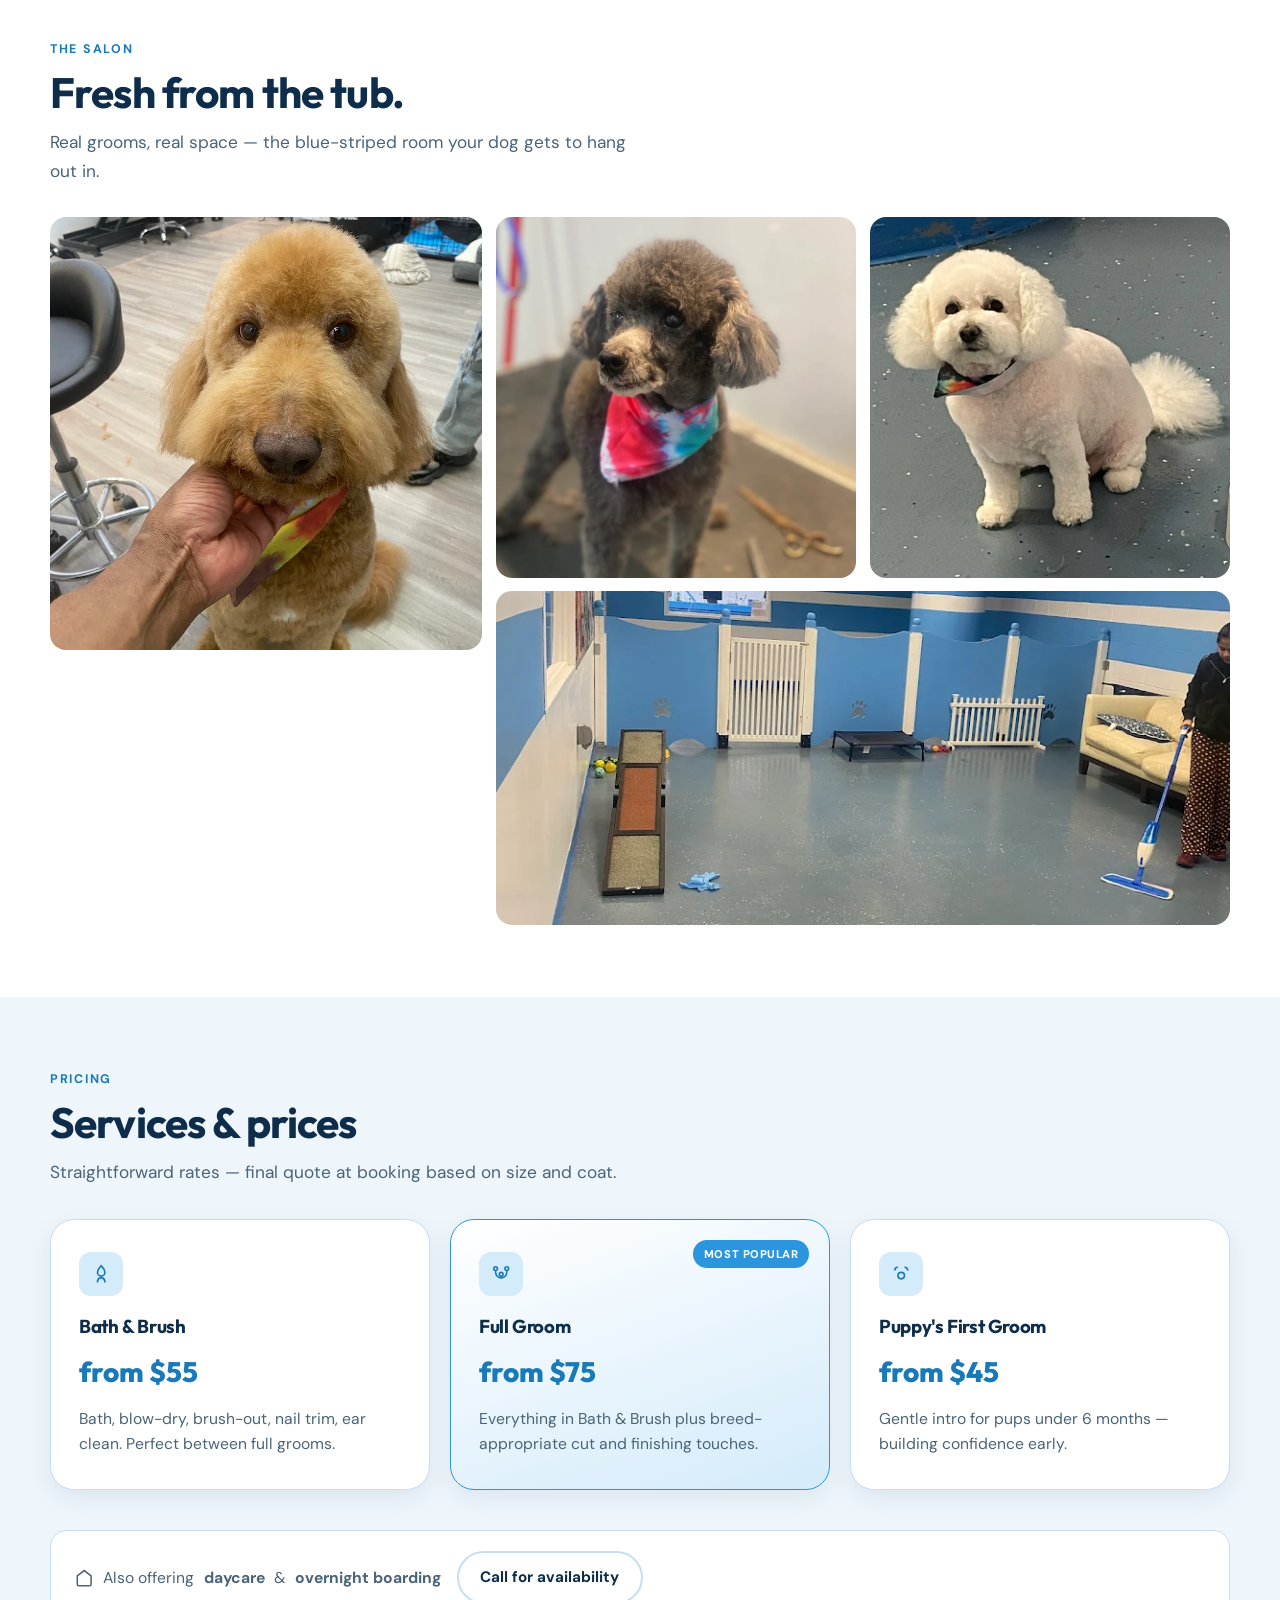
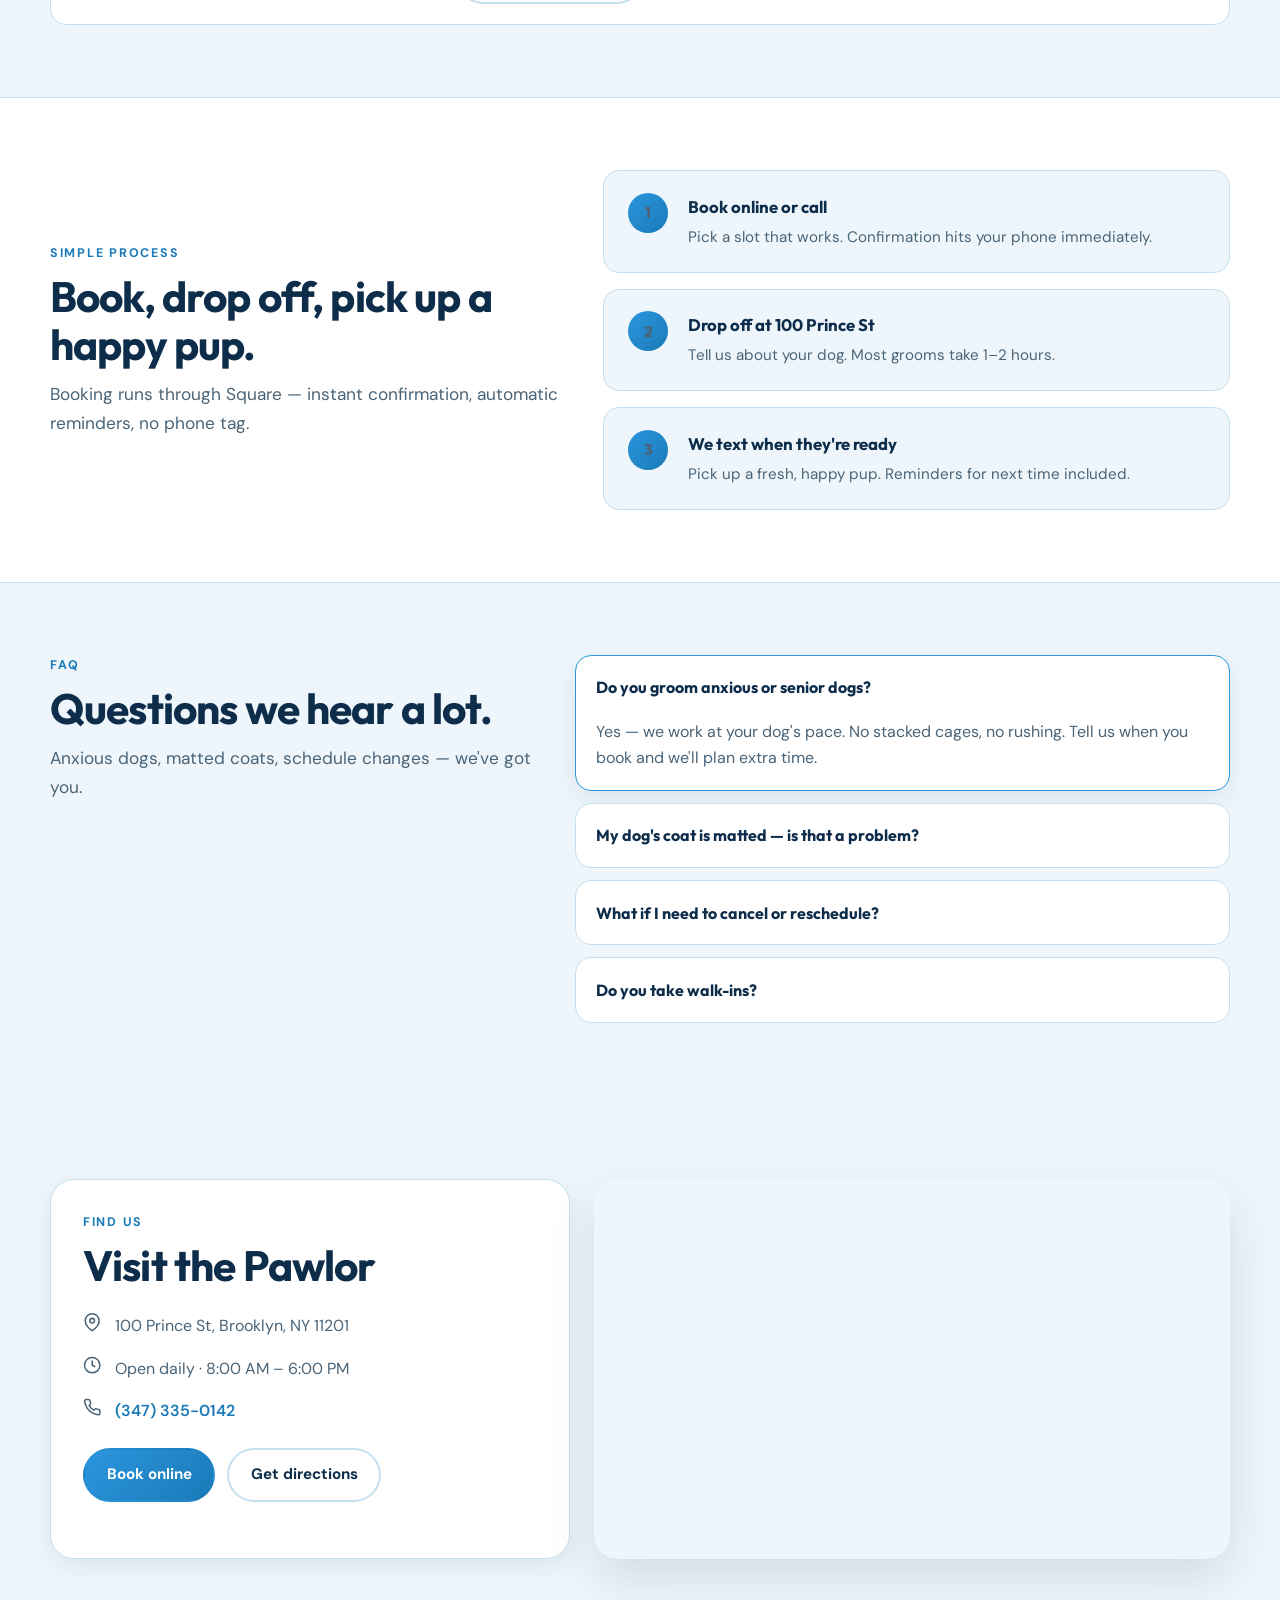
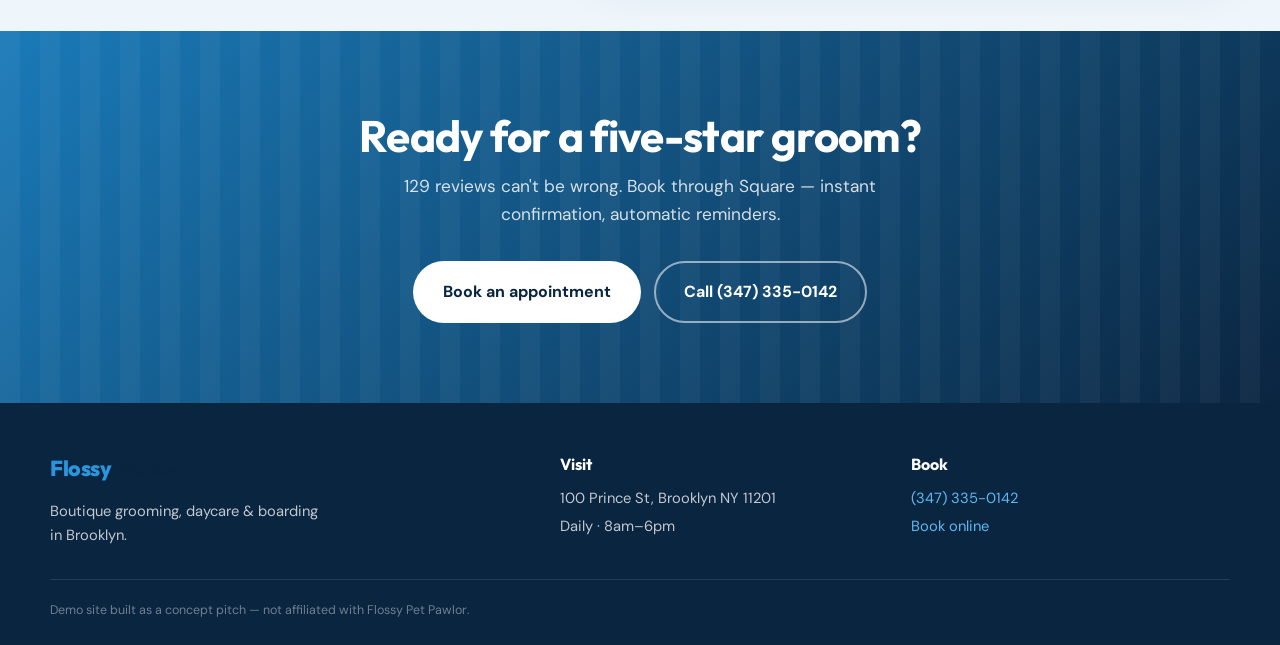
==== commit 53b9591b: "Premium redesign — typography, bento gallery, dark review band. Adds Google Fonts, stats bar, overla" ====
--- a/index.html
+++ b/index.html
@@ -2,26 +2,22 @@
 <html lang="en">
 <head>
   <!--
-    ══════════════════════════════════════════════════════════════
     FLOSSY PET PAWLOR — EDITABLE FACTS
-    All business facts live here and are referenced below.
-    To update prices, hours, or contact info, search for the
-    value in this file and change it everywhere it appears.
-
-    Business name:  Flossy Pet Pawlor
-    Address:        100 Prince St, Brooklyn, NY 11201
-    Phone:          (347) 335-0142  →  tel:+13473350142
-    Hours:          Daily 8:00 AM – 6:00 PM
-    Rating:         4.9 stars · 129 Google reviews
-    Booking URL:    https://flossypetpawlor.square.site
-    Prices:         Bath & Brush from $55 · Full Groom from $75
-                    Puppy's First Groom from $45
-    ══════════════════════════════════════════════════════════════
+    Business:  Flossy Pet Pawlor
+    Address:  100 Prince St, Brooklyn, NY 11201
+    Phone:    (347) 335-0142  →  tel:+13473350142
+    Hours:    Daily 8:00 AM – 6:00 PM
+    Rating:   4.9 · 129 Google reviews
+    Booking:  https://flossypetpawlor.square.site
+    Prices:   Bath & Brush $55 · Full Groom $75 · Puppy First $45
   -->
   <meta charset="UTF-8">
   <meta name="viewport" content="width=device-width, initial-scale=1.0">
   <title>Dog Grooming in Brooklyn | Flossy Pet Pawlor</title>
   <meta name="description" content="Brooklyn's most-loved dog grooming — 4.9 stars across 129 Google reviews. Grooming, daycare, and boarding at 100 Prince St. Book online or call (347) 335-0142.">
+  <link rel="preconnect" href="https://fonts.googleapis.com">
+  <link rel="preconnect" href="https://fonts.gstatic.com" crossorigin>
+  <link href="https://fonts.googleapis.com/css2?family=DM+Sans:ital,opsz,wght@0,9..40,400;0,9..40,500;0,9..40,600;0,9..40,700;1,9..40,400&family=Outfit:wght@600;700;800&family=Pacifico&display=swap" rel="stylesheet">
   <link rel="stylesheet" href="styles.css">
 
   <script type="application/ld+json">
@@ -54,17 +50,25 @@
     "priceRange": "$$"
   }
   </script>
-
-  <!-- Analytics: uncomment and set the site code when live.
-  <script data-goatcounter="https://YOURCODE.goatcounter.com/count" async src="//gc.zgo.at/count.js"></script>
-  -->
 </head>
 <body>
   <header class="site-header">
     <div class="container header-inner">
-      <a class="logo" href="#top">Flossy Pet Pawlor</a>
+      <a class="logo" href="#top">
+        <span class="logo-flossy">Flossy</span>
+        <span class="logo-pet">Pet</span>
+        <span class="logo-pawlor">Pawlor</span>
+      </a>
+      <nav class="header-nav" aria-label="Primary">
+        <a href="#services">Services</a>
+        <a href="#gallery">Gallery</a>
+        <a href="#visit">Visit</a>
+      </nav>
       <div class="header-actions">
-        <a class="header-phone" href="tel:+13473350142">(347) 335-0142</a>
+        <a class="header-phone" href="tel:+13473350142">
+          <svg class="icon" aria-hidden="true" viewBox="0 0 24 24" fill="none" stroke="currentColor" stroke-width="2"><path d="M22 16.92v3a2 2 0 0 1-2.18 2 19.79 19.79 0 0 1-8.63-3.07 19.5 19.5 0 0 1-6-6 19.79 19.79 0 0 1-3.07-8.67A2 2 0 0 1 4.11 2h3a2 2 0 0 1 2 1.72c.127.96.361 1.903.7 2.81a2 2 0 0 1-.45 2.11L8.09 9.91a16 16 0 0 0 6 6l1.27-1.27a2 2 0 0 1 2.11-.45c.907.339 1.85.573 2.81.7A2 2 0 0 1 22 16.92z"/></svg>
+          (347) 335-0142
+        </a>
         <a class="btn btn-primary btn-sm" href="https://flossypetpawlor.square.site" target="_blank" rel="noopener">Book online</a>
       </div>
     </div>
@@ -72,139 +76,232 @@
 
   <main id="top">
     <section class="hero">
-      <div class="container hero-grid">
+      <div class="hero-bg" aria-hidden="true"></div>
+      <div class="container hero-grid reveal">
         <div class="hero-copy">
           <p class="eyebrow">Grooming · Daycare · Boarding — Brooklyn, NY</p>
-          <h1>Brooklyn's most-loved groom.</h1>
-          <p class="lead">129 five-star reviews and counting. Gentle, unhurried grooming at 100 Prince St — book online in under a minute, or just give us a call.</p>
+          <h1>Where every pup leaves <em>flossy.</em></h1>
+          <p class="lead">129 five-star Google reviews. A boutique salon at 100 Prince St with the blue-striped walls, neon sign, and groomers your dog will actually pull you toward.</p>
           <div class="hero-actions">
-            <a class="btn btn-primary" href="https://flossypetpawlor.square.site" target="_blank" rel="noopener">Book an appointment</a>
-            <a class="btn btn-ghost" href="tel:+13473350142">Call (347) 335-0142</a>
+            <a class="btn btn-primary btn-lg" href="https://flossypetpawlor.square.site" target="_blank" rel="noopener">Book an appointment</a>
+            <a class="btn btn-ghost btn-lg" href="tel:+13473350142">Call now</a>
           </div>
-          <a class="trust-strip" href="https://www.google.com/search?q=Flossy+Pet+Pawlor+Brooklyn" target="_blank" rel="noopener">
-            <span class="stars" aria-hidden="true">★★★★★</span>
-            <strong>4.9</strong> · 129 Google reviews · Open daily 8am–6pm
-          </a>
-        </div>
-        <div class="hero-photo">
-          <img src="images/salon-neon-sign.webp" alt="Freshly groomed doodle in front of the neon Flossy sign at the salon" loading="eager">
-        </div>
-      </div>
-    </section>
-
-    <section class="reviews">
+        </div>
+        <div class="hero-visual">
+          <figure class="hero-main">
+            <img src="images/salon-neon-sign.webp" alt="Groomed dog at the Flossy neon sign" loading="eager">
+          </figure>
+          <figure class="hero-accent">
+            <img src="images/reception.webp" alt="Flossy Pet Pawlor reception desk" loading="eager">
+          </figure>
+        </div>
+      </div>
+    </section>
+
+    <div class="stats-bar">
+      <div class="container stats-grid">
+        <div class="stat">
+          <strong>4.9</strong>
+          <span>Google rating</span>
+        </div>
+        <div class="stat">
+          <strong>129+</strong>
+          <span>Five-star reviews</span>
+        </div>
+        <div class="stat">
+          <strong>8am–6pm</strong>
+          <span>Open every day</span>
+        </div>
+        <div class="stat">
+          <strong>100 Prince St</strong>
+          <span>Brooklyn, NY</span>
+        </div>
+      </div>
+    </div>
+
+    <section class="reviews reveal">
       <div class="container">
-        <h2>What Brooklyn dog owners say</h2>
+        <div class="section-head section-head-light">
+          <p class="eyebrow">Real reviews</p>
+          <h2>Brooklyn dog owners don't hold back.</h2>
+        </div>
         <div class="review-grid">
-          <blockquote>
+          <blockquote class="review-card">
+            <div class="review-stars" aria-label="5 stars">★★★★★</div>
             <p>"Excellent service and kind, friendly owner and staff."</p>
-            <footer>— Genia Lear Morgan, Google review</footer>
+            <footer>Genia Lear Morgan · Google</footer>
           </blockquote>
-          <blockquote>
+          <blockquote class="review-card review-card-featured">
+            <div class="review-stars" aria-label="5 stars">★★★★★</div>
             <p>"The best place to bring your dog for grooming; and that is an understatement!"</p>
-            <footer>— Greg R., Google review</footer>
+            <footer>Greg R. · Google</footer>
           </blockquote>
-          <blockquote>
+          <blockquote class="review-card">
+            <div class="review-stars" aria-label="5 stars">★★★★★</div>
             <p>"Top tier quality efficient work. Great customer service — such a great experience."</p>
-            <footer>— James Sessoms, Google review</footer>
+            <footer>James Sessoms · Google</footer>
           </blockquote>
         </div>
         <a class="review-link" href="https://www.google.com/search?q=Flossy+Pet+Pawlor+Brooklyn" target="_blank" rel="noopener">Read all 129 reviews on Google →</a>
       </div>
     </section>
 
-    <section class="gallery">
+    <section class="gallery reveal" id="gallery">
       <div class="container">
-        <h2>Fresh from the tub</h2>
-        <p class="section-lead">Real pups, real grooms — straight from the salon at 100 Prince St.</p>
-        <div class="gallery-grid">
-          <img src="images/groom-goldendoodle.webp" alt="Goldendoodle with a fresh face trim" loading="lazy">
-          <img src="images/groom-poodle.webp" alt="Grey poodle in a tie-dye bandana after grooming" loading="lazy">
-          <img src="images/groom-bichon.webp" alt="Bichon with a rounded teddy-bear cut" loading="lazy">
-          <img src="images/daycare-room.webp" alt="The blue-and-white daycare playroom" loading="lazy">
-        </div>
-      </div>
-    </section>
-
-    <section class="services" id="services">
+        <div class="section-head">
+          <p class="eyebrow">The salon</p>
+          <h2>Fresh from the tub.</h2>
+          <p class="section-lead">Real grooms, real space — the blue-striped room your dog gets to hang out in.</p>
+        </div>
+        <div class="bento">
+          <button type="button" class="bento-item bento-large" data-lightbox="images/groom-goldendoodle.webp" data-caption="Goldendoodle — fresh face trim">
+            <img src="images/groom-goldendoodle.webp" alt="Goldendoodle with a fresh face trim" loading="lazy">
+            <span class="bento-zoom">View</span>
+          </button>
+          <button type="button" class="bento-item" data-lightbox="images/groom-poodle.webp" data-caption="Poodle — tie-dye bandana finish">
+            <img src="images/groom-poodle.webp" alt="Grey poodle after grooming" loading="lazy">
+            <span class="bento-zoom">View</span>
+          </button>
+          <button type="button" class="bento-item" data-lightbox="images/groom-bichon.webp" data-caption="Bichon — teddy bear cut">
+            <img src="images/groom-bichon.webp" alt="Bichon with teddy bear cut" loading="lazy">
+            <span class="bento-zoom">View</span>
+          </button>
+          <button type="button" class="bento-item bento-wide" data-lightbox="images/daycare-room.webp" data-caption="Daycare playroom — blue & white stripes">
+            <img src="images/daycare-room.webp" alt="Blue and white daycare playroom" loading="lazy">
+            <span class="bento-zoom">View</span>
+          </button>
+        </div>
+      </div>
+    </section>
+
+    <section class="services reveal" id="services">
       <div class="container">
-        <h2>Services &amp; prices</h2>
-        <p class="section-lead">Straightforward pricing. Final quote confirmed when you book — it depends on your dog's size and coat.</p>
+        <div class="section-head">
+          <p class="eyebrow">Pricing</p>
+          <h2>Services &amp; prices</h2>
+          <p class="section-lead">Straightforward rates — final quote at booking based on size and coat.</p>
+        </div>
         <div class="card-grid">
           <article class="card">
+            <div class="card-icon" aria-hidden="true">
+              <svg viewBox="0 0 24 24" fill="none" stroke="currentColor" stroke-width="1.75"><path d="M12 3c-1.5 2-4 3.5-4 7a4 4 0 0 0 8 0c0-3.5-2.5-5-4-7z"/><path d="M8 21c0-3 1.5-5 4-5s4 2 4 5"/></svg>
+            </div>
             <h3>Bath &amp; Brush</h3>
             <p class="price">from $55</p>
-            <p>Bath, blow-dry, brush-out, nail trim, and ear clean. Perfect between full grooms.</p>
+            <p>Bath, blow-dry, brush-out, nail trim, ear clean. Perfect between full grooms.</p>
           </article>
           <article class="card card-featured">
             <span class="badge">Most popular</span>
+            <div class="card-icon" aria-hidden="true">
+              <svg viewBox="0 0 24 24" fill="none" stroke="currentColor" stroke-width="1.75"><circle cx="6" cy="6" r="2"/><circle cx="18" cy="6" r="2"/><circle cx="12" cy="12" r="2"/><path d="M6 8v2a6 6 0 0 0 12 0V8"/></svg>
+            </div>
             <h3>Full Groom</h3>
             <p class="price">from $75</p>
-            <p>Everything in Bath &amp; Brush plus a breed-appropriate haircut and finishing touches.</p>
+            <p>Everything in Bath &amp; Brush plus breed-appropriate cut and finishing touches.</p>
           </article>
           <article class="card">
+            <div class="card-icon" aria-hidden="true">
+              <svg viewBox="0 0 24 24" fill="none" stroke="currentColor" stroke-width="1.75"><path d="M12 10c-2 0-3.5 1.5-3.5 3.5S10 17 12 17s3.5-1.5 3.5-3.5S14 10 12 10z"/><path d="M19 8c0-2-1.5-3.5-3.5-3.5"/><path d="M5 8c0-2 1.5-3.5 3.5-3.5"/></svg>
+            </div>
             <h3>Puppy's First Groom</h3>
             <p class="price">from $45</p>
-            <p>A short, gentle introduction for pups under 6 months — building good habits early.</p>
+            <p>Gentle intro for pups under 6 months — building confidence early.</p>
           </article>
         </div>
-        <p class="services-extra">Also offering <strong>daycare</strong> and <strong>overnight boarding</strong> — <a href="tel:+13473350142">call for details and availability</a>.</p>
-      </div>
-    </section>
-
-    <section class="how">
-      <div class="container">
-        <h2>How it works</h2>
+        <div class="services-extra">
+          <div class="extra-pill">
+            <svg class="icon" aria-hidden="true" viewBox="0 0 24 24" fill="none" stroke="currentColor" stroke-width="2"><path d="M3 9l9-7 9 7v11a2 2 0 0 1-2 2H5a2 2 0 0 1-2-2z"/></svg>
+            Also offering <strong>daycare</strong> &amp; <strong>overnight boarding</strong>
+          </div>
+          <a class="btn btn-ghost" href="tel:+13473350142">Call for availability</a>
+        </div>
+      </div>
+    </section>
+
+    <section class="how reveal">
+      <div class="container how-split">
+        <div class="how-copy">
+          <p class="eyebrow">Simple process</p>
+          <h2>Book, drop off, pick up a happy pup.</h2>
+          <p class="section-lead">Booking runs through Square — instant confirmation, automatic reminders, no phone tag.</p>
+        </div>
         <ol class="steps">
           <li>
-            <strong>Book online or call</strong>
-            <span>Pick a time that works — booking runs through Square, and you'll get an instant confirmation.</span>
+            <span class="step-num">1</span>
+            <div>
+              <strong>Book online or call</strong>
+              <span>Pick a slot that works. Confirmation hits your phone immediately.</span>
+            </div>
           </li>
           <li>
-            <strong>Drop off at 100 Prince St</strong>
-            <span>Tell us anything we should know about your dog. Most grooms take 1–2 hours.</span>
+            <span class="step-num">2</span>
+            <div>
+              <strong>Drop off at 100 Prince St</strong>
+              <span>Tell us about your dog. Most grooms take 1–2 hours.</span>
+            </div>
           </li>
           <li>
-            <strong>We text when they're ready</strong>
-            <span>Pick up a fresh, happy pup. Automatic reminders for your next visit.</span>
+            <span class="step-num">3</span>
+            <div>
+              <strong>We text when they're ready</strong>
+              <span>Pick up a fresh, happy pup. Reminders for next time included.</span>
+            </div>
           </li>
         </ol>
       </div>
     </section>
 
-    <section class="faq">
-      <div class="container">
-        <h2>Common questions</h2>
-        <details>
-          <summary>Do you groom anxious or senior dogs?</summary>
-          <p>Yes. We work at your dog's pace — no cages stacked in a loud room, no rushing. Tell us about your dog when you book and we'll plan extra time.</p>
-        </details>
-        <details>
-          <summary>My dog's coat is matted — is that a problem?</summary>
-          <p>Bring them in. We'll assess the coat honestly and talk you through options before we start. Severe matting may affect the price, and we'll always confirm first.</p>
-        </details>
-        <details>
-          <summary>What if I need to cancel or reschedule?</summary>
-          <p>Life happens — just let us know at least 24 hours ahead through your booking confirmation or by phone, and we'll move you free of charge.</p>
-        </details>
-        <details>
-          <summary>Do you take walk-ins?</summary>
-          <p>When we can! Appointments get priority, so booking ahead is the safest bet — especially weekends.</p>
-        </details>
-      </div>
-    </section>
-
-    <section class="visit" id="visit">
+    <section class="faq reveal">
+      <div class="container faq-grid">
+        <div class="faq-intro">
+          <p class="eyebrow">FAQ</p>
+          <h2>Questions we hear a lot.</h2>
+          <p class="section-lead">Anxious dogs, matted coats, schedule changes — we've got you.</p>
+        </div>
+        <div class="faq-list">
+          <details open>
+            <summary>Do you groom anxious or senior dogs?</summary>
+            <p>Yes — we work at your dog's pace. No stacked cages, no rushing. Tell us when you book and we'll plan extra time.</p>
+          </details>
+          <details>
+            <summary>My dog's coat is matted — is that a problem?</summary>
+            <p>Bring them in. We'll assess honestly and talk through options before we start. Price confirmed upfront.</p>
+          </details>
+          <details>
+            <summary>What if I need to cancel or reschedule?</summary>
+            <p>24+ hours notice via your booking confirmation or phone — we'll move you free of charge.</p>
+          </details>
+          <details>
+            <summary>Do you take walk-ins?</summary>
+            <p>When we can. Appointments get priority — especially weekends. Book ahead to be safe.</p>
+          </details>
+        </div>
+      </div>
+    </section>
+
+    <section class="visit reveal" id="visit">
       <div class="container visit-grid">
-        <div class="visit-info">
-          <h2>Visit us</h2>
-          <address>
-            <strong>Flossy Pet Pawlor</strong><br>
-            100 Prince St, Brooklyn, NY 11201
-          </address>
-          <p class="hours">Open daily · 8:00 AM – 6:00 PM</p>
-          <p><a href="tel:+13473350142">(347) 335-0142</a></p>
-          <a class="btn btn-ghost" href="https://www.google.com/maps/dir/?api=1&destination=100+Prince+St+Brooklyn+NY+11201" target="_blank" rel="noopener">Get directions</a>
+        <div class="visit-card">
+          <p class="eyebrow">Find us</p>
+          <h2>Visit the Pawlor</h2>
+          <ul class="visit-details">
+            <li>
+              <svg class="icon" aria-hidden="true" viewBox="0 0 24 24" fill="none" stroke="currentColor" stroke-width="2"><path d="M21 10c0 7-9 13-9 13s-9-6-9-13a9 9 0 0 1 18 0z"/><circle cx="12" cy="10" r="3"/></svg>
+              <span>100 Prince St, Brooklyn, NY 11201</span>
+            </li>
+            <li>
+              <svg class="icon" aria-hidden="true" viewBox="0 0 24 24" fill="none" stroke="currentColor" stroke-width="2"><circle cx="12" cy="12" r="10"/><polyline points="12 6 12 12 16 14"/></svg>
+              <span>Open daily · 8:00 AM – 6:00 PM</span>
+            </li>
+            <li>
+              <svg class="icon" aria-hidden="true" viewBox="0 0 24 24" fill="none" stroke="currentColor" stroke-width="2"><path d="M22 16.92v3a2 2 0 0 1-2.18 2 19.79 19.79 0 0 1-8.63-3.07 19.5 19.5 0 0 1-6-6 19.79 19.79 0 0 1-3.07-8.67A2 2 0 0 1 4.11 2h3a2 2 0 0 1 2 1.72c.127.96.361 1.903.7 2.81a2 2 0 0 1-.45 2.11L8.09 9.91a16 16 0 0 0 6 6l1.27-1.27a2 2 0 0 1 2.11-.45c.907.339 1.85.573 2.81.7A2 2 0 0 1 22 16.92z"/></svg>
+              <a href="tel:+13473350142">(347) 335-0142</a>
+            </li>
+          </ul>
+          <div class="visit-actions">
+            <a class="btn btn-primary" href="https://flossypetpawlor.square.site" target="_blank" rel="noopener">Book online</a>
+            <a class="btn btn-ghost" href="https://www.google.com/maps/dir/?api=1&destination=100+Prince+St+Brooklyn+NY+11201" target="_blank" rel="noopener">Get directions</a>
+          </div>
         </div>
         <div class="visit-map">
           <iframe
@@ -217,30 +314,54 @@
       </div>
     </section>
 
-    <section class="cta">
+    <section class="cta reveal">
       <div class="container cta-inner">
         <h2>Ready for a five-star groom?</h2>
-        <p>Book online through Square — instant confirmation, automatic reminders. Or call and we'll set you up.</p>
+        <p>129 reviews can't be wrong. Book through Square — instant confirmation, automatic reminders.</p>
         <div class="hero-actions cta-actions">
-          <a class="btn btn-primary" href="https://flossypetpawlor.square.site" target="_blank" rel="noopener">Book an appointment</a>
-          <a class="btn btn-ghost" href="tel:+13473350142">Call (347) 335-0142</a>
+          <a class="btn btn-white btn-lg" href="https://flossypetpawlor.square.site" target="_blank" rel="noopener">Book an appointment</a>
+          <a class="btn btn-outline-white btn-lg" href="tel:+13473350142">Call (347) 335-0142</a>
         </div>
       </div>
     </section>
   </main>
 
   <footer class="site-footer">
-    <div class="container footer-inner">
-      <p><strong>Flossy Pet Pawlor</strong> · 100 Prince St, Brooklyn, NY 11201 · Open daily 8am–6pm</p>
-      <p><a href="tel:+13473350142">(347) 335-0142</a> · <a href="https://flossypetpawlor.square.site" target="_blank" rel="noopener">Book online</a></p>
+    <div class="container footer-grid">
+      <div class="footer-brand">
+        <span class="logo-flossy">Flossy</span>
+        <span class="logo-pawlor">Pawlor</span>
+        <p>Boutique grooming, daycare &amp; boarding in Brooklyn.</p>
+      </div>
+      <div class="footer-links">
+        <strong>Visit</strong>
+        <p>100 Prince St, Brooklyn NY 11201</p>
+        <p>Daily · 8am–6pm</p>
+      </div>
+      <div class="footer-links">
+        <strong>Book</strong>
+        <p><a href="tel:+13473350142">(347) 335-0142</a></p>
+        <p><a href="https://flossypetpawlor.square.site" target="_blank" rel="noopener">Book online</a></p>
+      </div>
+    </div>
+    <div class="container footer-bottom">
       <p class="demo-note">Demo site built as a concept pitch — not affiliated with Flossy Pet Pawlor.</p>
     </div>
   </footer>
 
-  <!-- Sticky mobile action bar: call + book always one thumb away -->
   <nav class="mobile-bar" aria-label="Quick actions">
-    <a class="mobile-bar-call" href="tel:+13473350142">Call now</a>
+    <a class="mobile-bar-call" href="tel:+13473350142">Call</a>
     <a class="mobile-bar-book" href="https://flossypetpawlor.square.site" target="_blank" rel="noopener">Book online</a>
   </nav>
+
+  <div class="lightbox" id="lightbox" hidden>
+    <button type="button" class="lightbox-close" aria-label="Close">&times;</button>
+    <figure>
+      <img src="" alt="">
+      <figcaption></figcaption>
+    </figure>
+  </div>
+
+  <script src="main.js"></script>
 </body>
 </html>
--- a/styles.css
+++ b/styles.css
@@ -1,46 +1,84 @@
-/* Brand palette matched to the salon's real interior:
-   sky-blue reception desk, blue/white striped walls, neon FLOSSY sign */
+/* Flossy Pet Pawlor — brand: sky blue reception, blue/white stripes, neon sign */
 :root {
-  --bg: #f5fafd;
+  --bg: #eef6fc;
   --surface: #ffffff;
-  --text: #16283a;
-  --muted: #52677a;
+  --text: #0d2d4a;
+  --muted: #4a6478;
+  --navy: #0a2540;
   --accent: #2b96dd;
-  --accent-dark: #1f75b3;
-  --accent-soft: #e1f1fb;
-  --border: #d8e7f2;
-  --radius: 14px;
-  --shadow: 0 12px 40px rgba(22, 40, 58, 0.1);
-  --font: "Segoe UI", system-ui, -apple-system, sans-serif;
-}
-
-*,
-*::before,
-*::after {
-  box-sizing: border-box;
-}
-
-html {
-  scroll-behavior: smooth;
-}
+  --accent-dark: #1a7ab8;
+  --accent-bright: #5eb8f0;
+  --accent-soft: #d4ebfa;
+  --gold: #f0b429;
+  --border: #c5dff0;
+  --radius: 16px;
+  --radius-lg: 24px;
+  --shadow: 0 20px 50px rgba(10, 37, 64, 0.12);
+  --shadow-sm: 0 8px 24px rgba(10, 37, 64, 0.08);
+  --font-body: "DM Sans", system-ui, sans-serif;
+  --font-head: "Outfit", system-ui, sans-serif;
+  --font-script: "Pacifico", cursive;
+  --container: min(1180px, calc(100% - 2.5rem));
+}
+
+*, *::before, *::after { box-sizing: border-box; }
+
+html { scroll-behavior: smooth; }
 
 body {
   margin: 0;
-  font-family: var(--font);
+  font-family: var(--font-body);
   color: var(--text);
   background: var(--bg);
-  line-height: 1.6;
-  /* Space for the sticky mobile bar */
+  line-height: 1.65;
   padding-bottom: 4.5rem;
-}
-
-.container {
-  width: min(1080px, calc(100% - 2rem));
-  margin-inline: auto;
-}
-
-a {
-  color: inherit;
+  -webkit-font-smoothing: antialiased;
+}
+
+.container { width: var(--container); margin-inline: auto; }
+
+a { color: inherit; }
+
+img { max-width: 100%; display: block; }
+
+.icon {
+  width: 1.15rem;
+  height: 1.15rem;
+  flex-shrink: 0;
+}
+
+/* ── Logo ───────────────────────────────────────────── */
+
+.logo {
+  display: flex;
+  align-items: baseline;
+  gap: 0.35rem;
+  text-decoration: none;
+  line-height: 1;
+}
+
+.logo-flossy {
+  font-family: var(--font-head);
+  font-weight: 800;
+  font-size: 1.35rem;
+  color: var(--accent);
+  letter-spacing: -0.02em;
+}
+
+.logo-pet {
+  font-family: var(--font-body);
+  font-size: 0.65rem;
+  font-weight: 700;
+  text-transform: uppercase;
+  letter-spacing: 0.12em;
+  color: var(--muted);
+  align-self: center;
+}
+
+.logo-pawlor {
+  font-family: var(--font-script);
+  font-size: 1.25rem;
+  color: var(--navy);
 }
 
 /* ── Header ─────────────────────────────────────────── */
@@ -48,9 +86,9 @@
 .site-header {
   position: sticky;
   top: 0;
-  z-index: 20;
-  background: rgba(253, 249, 244, 0.94);
-  backdrop-filter: blur(8px);
+  z-index: 50;
+  background: rgba(255, 255, 255, 0.92);
+  backdrop-filter: blur(12px);
   border-bottom: 1px solid var(--border);
 }
 
@@ -59,23 +97,36 @@
   align-items: center;
   justify-content: space-between;
   gap: 1rem;
-  padding: 0.9rem 0;
-}
-
-.logo {
-  font-weight: 700;
-  font-size: 1.1rem;
+  padding: 0.85rem 0;
+}
+
+.header-nav {
+  display: none;
+  gap: 1.75rem;
+}
+
+.header-nav a {
   text-decoration: none;
-}
+  font-weight: 600;
+  font-size: 0.92rem;
+  color: var(--muted);
+  transition: color 0.15s;
+}
+
+.header-nav a:hover { color: var(--accent); }
 
 .header-actions {
   display: flex;
   align-items: center;
-  gap: 1rem;
+  gap: 0.85rem;
 }
 
 .header-phone {
+  display: none;
+  align-items: center;
+  gap: 0.4rem;
   font-weight: 600;
+  font-size: 0.92rem;
   text-decoration: none;
   color: var(--accent-dark);
 }
@@ -86,281 +137,461 @@
   display: inline-flex;
   align-items: center;
   justify-content: center;
-  padding: 0.85rem 1.4rem;
+  padding: 0.75rem 1.35rem;
   border-radius: 999px;
-  font-weight: 600;
+  font-weight: 700;
+  font-size: 0.95rem;
   text-decoration: none;
-  border: none;
+  border: 2px solid transparent;
   cursor: pointer;
-  transition: transform 0.15s ease, background 0.15s ease;
+  transition: transform 0.2s, box-shadow 0.2s, background 0.2s;
+  font-family: inherit;
 }
 
 .btn:hover {
-  transform: translateY(-1px);
+  transform: translateY(-2px);
+  box-shadow: var(--shadow-sm);
 }
 
 .btn-primary {
-  background: var(--accent);
+  background: linear-gradient(135deg, var(--accent) 0%, var(--accent-dark) 100%);
   color: #fff;
 }
 
-.btn-primary:hover {
-  background: var(--accent-dark);
-}
+.btn-primary:hover { background: linear-gradient(135deg, var(--accent-bright) 0%, var(--accent) 100%); }
 
 .btn-ghost {
+  background: var(--surface);
+  border-color: var(--border);
+  color: var(--text);
+}
+
+.btn-white {
+  background: #fff;
+  color: var(--navy);
+}
+
+.btn-outline-white {
   background: transparent;
-  border: 1.5px solid var(--border);
-}
-
-.btn-sm {
-  padding: 0.55rem 1rem;
-  font-size: 0.92rem;
-}
-
-/* ── Hero ───────────────────────────────────────────── */
-
-.hero {
-  padding: 3.5rem 0 3rem;
-}
-
-.hero-grid {
-  display: grid;
-  gap: 2rem;
-  align-items: center;
-}
+  border-color: rgba(255, 255, 255, 0.55);
+  color: #fff;
+}
+
+.btn-outline-white:hover { background: rgba(255, 255, 255, 0.1); }
+
+.btn-sm { padding: 0.5rem 1rem; font-size: 0.88rem; }
+.btn-lg { padding: 1rem 1.75rem; font-size: 1rem; }
+
+/* ── Typography helpers ─────────────────────────────── */
 
 .eyebrow {
   color: var(--accent-dark);
-  font-weight: 600;
-  font-size: 0.88rem;
+  font-weight: 700;
+  font-size: 0.78rem;
   text-transform: uppercase;
-  letter-spacing: 0.06em;
+  letter-spacing: 0.14em;
+  margin: 0 0 0.6rem;
+}
+
+h1, h2, h3 {
+  font-family: var(--font-head);
+  line-height: 1.12;
   margin: 0 0 0.75rem;
-}
-
-h1,
-h2,
-h3 {
-  line-height: 1.15;
-  margin: 0 0 0.75rem;
+  letter-spacing: -0.02em;
 }
 
 h1 {
-  font-size: clamp(2.3rem, 5.5vw, 3.8rem);
+  font-size: clamp(2.4rem, 6vw, 4rem);
+  font-weight: 800;
+}
+
+h1 em {
+  font-style: normal;
+  color: var(--accent);
 }
 
 h2 {
-  font-size: clamp(1.7rem, 3vw, 2.3rem);
-}
-
-.lead,
+  font-size: clamp(1.85rem, 3.5vw, 2.65rem);
+  font-weight: 700;
+}
+
+.section-head { margin-bottom: 2rem; }
+.section-head-light .eyebrow { color: var(--accent-bright); }
+.section-head-light h2 { color: #fff; }
+
 .section-lead {
   color: var(--muted);
   font-size: 1.08rem;
-  max-width: 52ch;
+  max-width: 48ch;
+  margin: 0;
+}
+
+.lead {
+  color: var(--muted);
+  font-size: 1.12rem;
+  max-width: 50ch;
+  margin: 0 0 1.5rem;
+}
+
+/* ── Hero ───────────────────────────────────────────── */
+
+.hero {
+  position: relative;
+  padding: 3rem 0 2.5rem;
+  overflow: hidden;
+}
+
+.hero-bg {
+  position: absolute;
+  inset: 0;
+  background:
+    repeating-linear-gradient(
+      0deg,
+      transparent,
+      transparent 11px,
+      rgba(43, 150, 221, 0.07) 11px,
+      rgba(43, 150, 221, 0.07) 22px
+    ),
+    linear-gradient(160deg, #fff 0%, var(--accent-soft) 55%, var(--bg) 100%);
+  z-index: 0;
+}
+
+.hero-grid {
+  position: relative;
+  z-index: 1;
+  display: grid;
+  gap: 2.5rem;
+  align-items: center;
 }
 
 .hero-actions {
   display: flex;
   flex-wrap: wrap;
-  gap: 0.75rem;
-  margin: 1.5rem 0;
-}
-
-.trust-strip {
+  gap: 0.85rem;
+}
+
+.hero-visual {
+  position: relative;
+  min-height: 340px;
+}
+
+.hero-main {
+  margin: 0;
+  border-radius: var(--radius-lg);
+  overflow: hidden;
+  box-shadow: var(--shadow);
+  border: 3px solid #fff;
+}
+
+.hero-main img {
+  width: 100%;
+  height: 100%;
+  min-height: 320px;
+  object-fit: cover;
+  object-position: center 25%;
+}
+
+.hero-accent {
+  position: absolute;
+  bottom: -1.5rem;
+  left: -1rem;
+  width: 45%;
+  margin: 0;
+  border-radius: var(--radius);
+  overflow: hidden;
+  box-shadow: var(--shadow);
+  border: 3px solid #fff;
+  display: none;
+}
+
+.hero-accent img {
+  width: 100%;
+  aspect-ratio: 4/3;
+  object-fit: cover;
+}
+
+/* ── Stats bar ──────────────────────────────────────── */
+
+.stats-bar {
+  background: var(--navy);
+  color: #fff;
+  padding: 1.35rem 0;
+  border-block: 4px solid var(--accent);
+}
+
+.stats-grid {
+  display: grid;
+  grid-template-columns: repeat(2, 1fr);
+  gap: 1.25rem 1rem;
+}
+
+.stat strong {
+  display: block;
+  font-family: var(--font-head);
+  font-size: clamp(1.35rem, 3vw, 1.75rem);
+  font-weight: 800;
+  color: var(--accent-bright);
+  line-height: 1.2;
+}
+
+.stat span {
+  font-size: 0.82rem;
+  color: rgba(255, 255, 255, 0.72);
+  text-transform: uppercase;
+  letter-spacing: 0.06em;
+}
+
+/* ── Reviews (dark band) ────────────────────────────── */
+
+.reviews {
+  background: linear-gradient(145deg, var(--navy) 0%, #143d5c 100%);
+  padding: 4rem 0;
+  color: #fff;
+}
+
+.review-grid {
+  display: grid;
+  gap: 1.25rem;
+}
+
+.review-card {
+  margin: 0;
+  background: rgba(255, 255, 255, 0.06);
+  border: 1px solid rgba(255, 255, 255, 0.12);
+  border-radius: var(--radius);
+  padding: 1.75rem;
+  backdrop-filter: blur(8px);
+  transition: transform 0.25s, border-color 0.25s;
+}
+
+.review-card:hover {
+  transform: translateY(-4px);
+  border-color: rgba(94, 184, 240, 0.45);
+}
+
+.review-card-featured {
+  background: rgba(43, 150, 221, 0.18);
+  border-color: var(--accent);
+}
+
+.review-stars {
+  color: var(--gold);
+  font-size: 1rem;
+  letter-spacing: 0.12em;
+  margin-bottom: 0.85rem;
+}
+
+.review-card p {
+  font-size: 1.05rem;
+  line-height: 1.55;
+  margin: 0;
+}
+
+.review-card footer {
+  margin-top: 1rem;
+  font-size: 0.88rem;
+  color: rgba(255, 255, 255, 0.6);
+}
+
+.review-link {
   display: inline-flex;
   align-items: center;
-  gap: 0.5rem;
+  margin-top: 2rem;
+  font-weight: 700;
+  color: var(--accent-bright);
   text-decoration: none;
-  color: var(--muted);
-  font-size: 0.95rem;
+}
+
+.review-link:hover { text-decoration: underline; }
+
+/* ── Gallery bento ──────────────────────────────────── */
+
+.gallery {
+  padding: 4.5rem 0;
   background: var(--surface);
-  border: 1px solid var(--border);
+}
+
+.bento {
+  display: grid;
+  grid-template-columns: repeat(2, 1fr);
+  gap: 0.85rem;
+}
+
+.bento-item {
+  position: relative;
+  padding: 0;
+  border: none;
+  border-radius: var(--radius);
+  overflow: hidden;
+  cursor: pointer;
+  background: var(--navy);
+  aspect-ratio: 1;
+}
+
+.bento-item img {
+  width: 100%;
+  height: 100%;
+  object-fit: cover;
+  transition: transform 0.4s ease;
+}
+
+.bento-item:hover img { transform: scale(1.06); }
+
+.bento-zoom {
+  position: absolute;
+  bottom: 0.75rem;
+  right: 0.75rem;
+  background: rgba(255, 255, 255, 0.92);
+  color: var(--navy);
+  font-size: 0.75rem;
+  font-weight: 700;
+  padding: 0.35rem 0.75rem;
   border-radius: 999px;
-  padding: 0.5rem 1rem;
-}
-
-.trust-strip:hover {
-  border-color: var(--accent);
-}
-
-.stars {
-  color: #e8a33d;
-  letter-spacing: 0.1em;
-}
-
-.trust-strip strong {
-  color: var(--text);
-}
-
-.hero-photo img {
-  display: block;
-  width: 100%;
-  max-height: 480px;
-  object-fit: cover;
-  object-position: center 30%;
-  border-radius: var(--radius);
-  border: 1px solid var(--border);
-  box-shadow: var(--shadow);
-}
-
-/* ── Gallery ────────────────────────────────────────── */
-
-.gallery {
-  padding: 3.5rem 0;
-}
-
-.gallery-grid {
-  display: grid;
-  grid-template-columns: 1fr 1fr;
-  gap: 0.75rem;
-  margin-top: 1.5rem;
-}
-
-.gallery-grid img {
-  display: block;
-  width: 100%;
-  aspect-ratio: 1;
-  object-fit: cover;
-  border-radius: var(--radius);
-  border: 1px solid var(--border);
-}
-
-/* ── Reviews ────────────────────────────────────────── */
-
-.reviews {
-  padding: 3rem 0;
-  background: var(--surface);
-  border-block: 1px solid var(--border);
-}
-
-.review-grid {
-  display: grid;
-  gap: 1rem;
-  margin-top: 1.5rem;
-}
-
-blockquote {
-  margin: 0;
+  opacity: 0;
+  transform: translateY(6px);
+  transition: opacity 0.25s, transform 0.25s;
+}
+
+.bento-item:hover .bento-zoom {
+  opacity: 1;
+  transform: translateY(0);
+}
+
+/* ── Services ───────────────────────────────────────── */
+
+.services {
+  padding: 4.5rem 0;
   background: var(--bg);
-  border: 1px solid var(--border);
-  border-radius: var(--radius);
-  padding: 1.25rem 1.5rem;
-}
-
-blockquote footer {
-  margin-top: 0.6rem;
-  color: var(--muted);
-  font-size: 0.9rem;
-}
-
-.review-link {
-  display: inline-block;
-  margin-top: 1.25rem;
-  font-weight: 600;
-  color: var(--accent-dark);
-  text-decoration: none;
-}
-
-.review-link:hover {
-  text-decoration: underline;
-}
-
-/* ── Services ───────────────────────────────────────── */
-
-.services,
-.how,
-.faq,
-.visit {
-  padding: 3.5rem 0;
 }
 
 .card-grid {
   display: grid;
-  gap: 1rem;
-  margin-top: 2rem;
+  gap: 1.25rem;
 }
 
 .card {
   position: relative;
   background: var(--surface);
   border: 1px solid var(--border);
-  border-radius: var(--radius);
-  padding: 1.5rem;
+  border-radius: var(--radius-lg);
+  padding: 2rem 1.75rem;
+  box-shadow: var(--shadow-sm);
+  transition: transform 0.25s, box-shadow 0.25s;
+}
+
+.card:hover {
+  transform: translateY(-4px);
+  box-shadow: var(--shadow);
 }
 
 .card-featured {
   border-color: var(--accent);
+  background: linear-gradient(160deg, #fff 0%, var(--accent-soft) 100%);
+}
+
+.card-icon {
+  width: 2.75rem;
+  height: 2.75rem;
+  border-radius: 12px;
   background: var(--accent-soft);
-}
+  color: var(--accent-dark);
+  display: flex;
+  align-items: center;
+  justify-content: center;
+  margin-bottom: 1.25rem;
+}
+
+.card-icon svg { width: 1.4rem; height: 1.4rem; }
 
 .badge {
   position: absolute;
-  top: 1rem;
-  right: 1rem;
+  top: 1.25rem;
+  right: 1.25rem;
   background: var(--accent);
   color: #fff;
-  font-size: 0.73rem;
-  font-weight: 700;
-  padding: 0.25rem 0.6rem;
+  font-size: 0.7rem;
+  font-weight: 800;
+  text-transform: uppercase;
+  letter-spacing: 0.05em;
+  padding: 0.3rem 0.65rem;
   border-radius: 999px;
 }
 
 .price {
-  font-size: 1.3rem;
-  font-weight: 700;
+  font-family: var(--font-head);
+  font-size: 1.75rem;
+  font-weight: 800;
   color: var(--accent-dark);
-  margin: 0.25rem 0 0.5rem;
+  margin: 0.25rem 0 0.65rem;
+}
+
+.card p:last-child {
+  color: var(--muted);
+  margin: 0;
+  font-size: 0.98rem;
 }
 
 .services-extra {
-  margin-top: 1.75rem;
+  display: flex;
+  flex-wrap: wrap;
+  align-items: center;
+  gap: 1rem;
+  margin-top: 2.5rem;
+  padding: 1.25rem 1.5rem;
+  background: var(--surface);
+  border: 1px solid var(--border);
+  border-radius: var(--radius);
+}
+
+.extra-pill {
+  display: flex;
+  align-items: center;
+  gap: 0.6rem;
   color: var(--muted);
-}
-
-.services-extra a {
-  color: var(--accent-dark);
-  font-weight: 600;
+  font-size: 0.98rem;
 }
 
 /* ── How it works ───────────────────────────────────── */
 
 .how {
+  padding: 4.5rem 0;
   background: var(--surface);
   border-block: 1px solid var(--border);
 }
 
+.how-split {
+  display: grid;
+  gap: 2.5rem;
+  align-items: start;
+}
+
 .steps {
   list-style: none;
-  counter-reset: step;
   padding: 0;
-  margin: 2rem 0 0;
+  margin: 0;
   display: grid;
   gap: 1rem;
 }
 
 .steps li {
-  counter-increment: step;
+  display: flex;
+  gap: 1.25rem;
+  align-items: flex-start;
   background: var(--bg);
   border: 1px solid var(--border);
   border-radius: var(--radius);
-  padding: 1.25rem 1.5rem 1.25rem 3.4rem;
-  position: relative;
-}
-
-.steps li::before {
-  content: counter(step);
-  position: absolute;
-  left: 1.1rem;
-  top: 1.3rem;
-  width: 1.6rem;
-  height: 1.6rem;
+  padding: 1.35rem 1.5rem;
+}
+
+.step-num {
+  flex-shrink: 0;
+  width: 2.5rem;
+  height: 2.5rem;
   border-radius: 50%;
-  background: var(--accent);
+  background: linear-gradient(135deg, var(--accent), var(--accent-dark));
   color: #fff;
-  font-weight: 700;
-  font-size: 0.9rem;
+  font-family: var(--font-head);
+  font-weight: 800;
   display: flex;
   align-items: center;
   justify-content: center;
@@ -368,178 +599,309 @@
 
 .steps strong {
   display: block;
-  margin-bottom: 0.25rem;
-}
-
-.steps span {
+  font-family: var(--font-head);
+  font-size: 1.05rem;
+  margin-bottom: 0.2rem;
+}
+
+.steps span { color: var(--muted); font-size: 0.95rem; }
+
+/* ── FAQ ────────────────────────────────────────────── */
+
+.faq {
+  padding: 4.5rem 0;
+}
+
+.faq-grid {
+  display: grid;
+  gap: 2.5rem;
+}
+
+.faq-list details {
+  background: var(--surface);
+  border: 1px solid var(--border);
+  border-radius: var(--radius);
+  padding: 0 1.25rem;
+  margin-bottom: 0.75rem;
+}
+
+.faq-list details[open] {
+  border-color: var(--accent);
+  box-shadow: var(--shadow-sm);
+}
+
+.faq-list summary {
+  cursor: pointer;
+  font-weight: 700;
+  font-family: var(--font-head);
+  padding: 1.15rem 0;
+  list-style: none;
+}
+
+.faq-list summary::-webkit-details-marker { display: none; }
+
+.faq-list p {
   color: var(--muted);
-}
-
-/* ── FAQ ────────────────────────────────────────────── */
-
-details {
-  border-top: 1px solid var(--border);
-  padding: 1rem 0;
-}
-
-details:last-of-type {
-  border-bottom: 1px solid var(--border);
-}
-
-details summary {
-  cursor: pointer;
+  margin: 0 0 1.15rem;
+  padding-top: 0;
+}
+
+/* ── Visit ──────────────────────────────────────────── */
+
+.visit {
+  padding: 4.5rem 0;
+  background: var(--bg);
+}
+
+.visit-grid {
+  display: grid;
+  gap: 1.5rem;
+}
+
+.visit-card {
+  background: var(--surface);
+  border: 1px solid var(--border);
+  border-radius: var(--radius-lg);
+  padding: 2rem;
+  box-shadow: var(--shadow-sm);
+}
+
+.visit-details {
+  list-style: none;
+  padding: 0;
+  margin: 1.5rem 0;
+  display: grid;
+  gap: 1rem;
+}
+
+.visit-details li {
+  display: flex;
+  align-items: flex-start;
+  gap: 0.85rem;
+  color: var(--muted);
+}
+
+.visit-details a {
+  color: var(--accent-dark);
   font-weight: 600;
-}
-
-details p {
-  color: var(--muted);
-  margin: 0.75rem 0 0;
-}
-
-/* ── Visit / map ────────────────────────────────────── */
-
-.visit {
-  background: var(--surface);
-  border-block: 1px solid var(--border);
-}
-
-.visit-grid {
-  display: grid;
-  gap: 2rem;
-  align-items: start;
-}
-
-address {
-  font-style: normal;
-  margin: 0 0 0.75rem;
-}
-
-.hours {
-  color: var(--muted);
-  margin: 0 0 0.5rem;
-}
-
-.visit-info .btn {
-  margin-top: 1rem;
+  text-decoration: none;
+}
+
+.visit-details a:hover { text-decoration: underline; }
+
+.visit-actions {
+  display: flex;
+  flex-wrap: wrap;
+  gap: 0.75rem;
 }
 
 .visit-map iframe {
   width: 100%;
-  height: 300px;
-  border: 1px solid var(--border);
+  height: 100%;
+  min-height: 320px;
+  border: none;
+  border-radius: var(--radius-lg);
+  box-shadow: var(--shadow);
+}
+
+/* ── CTA ────────────────────────────────────────────── */
+
+.cta {
+  padding: 5rem 0;
+  background:
+    repeating-linear-gradient(
+      90deg,
+      rgba(255,255,255,0.04) 0,
+      rgba(255,255,255,0.04) 20px,
+      transparent 20px,
+      transparent 40px
+    ),
+    linear-gradient(135deg, var(--accent-dark) 0%, var(--navy) 100%);
+  color: #fff;
+  text-align: center;
+}
+
+.cta h2 { color: #fff; font-size: clamp(2rem, 4vw, 2.75rem); }
+
+.cta p {
+  color: rgba(255, 255, 255, 0.82);
+  max-width: 44ch;
+  margin: 0 auto 2rem;
+  font-size: 1.08rem;
+}
+
+.cta-actions { justify-content: center; }
+
+/* ── Footer ─────────────────────────────────────────── */
+
+.site-footer {
+  background: var(--navy);
+  color: rgba(255, 255, 255, 0.75);
+  padding: 3rem 0 1.5rem;
+}
+
+.footer-grid {
+  display: grid;
+  gap: 2rem;
+  padding-bottom: 2rem;
+  border-bottom: 1px solid rgba(255, 255, 255, 0.1);
+}
+
+.footer-brand p {
+  margin: 0.75rem 0 0;
+  font-size: 0.92rem;
+  max-width: 28ch;
+}
+
+.footer-links strong {
+  display: block;
+  color: #fff;
+  font-family: var(--font-head);
+  margin-bottom: 0.5rem;
+}
+
+.footer-links p { margin: 0.25rem 0; font-size: 0.92rem; }
+
+.footer-links a {
+  color: var(--accent-bright);
+  text-decoration: none;
+}
+
+.footer-links a:hover { text-decoration: underline; }
+
+.footer-bottom { padding-top: 1.25rem; }
+
+.demo-note {
+  font-size: 0.78rem;
+  opacity: 0.55;
+  margin: 0;
+}
+
+/* ── Lightbox ───────────────────────────────────────── */
+
+.lightbox {
+  position: fixed;
+  inset: 0;
+  z-index: 100;
+  background: rgba(10, 37, 64, 0.92);
+  display: flex;
+  align-items: center;
+  justify-content: center;
+  padding: 2rem;
+  backdrop-filter: blur(8px);
+}
+
+.lightbox[hidden] { display: none; }
+
+.lightbox figure { margin: 0; max-width: 900px; width: 100%; }
+
+.lightbox img {
+  width: 100%;
+  max-height: 75vh;
+  object-fit: contain;
   border-radius: var(--radius);
 }
 
-/* ── Closing CTA ────────────────────────────────────── */
-
-.cta {
-  padding: 3.5rem 0;
-  background: linear-gradient(180deg, var(--bg) 0%, var(--accent-soft) 100%);
+.lightbox figcaption {
+  color: rgba(255, 255, 255, 0.8);
   text-align: center;
-}
-
-.cta p {
-  color: var(--muted);
-  max-width: 46ch;
-  margin-inline: auto;
-}
-
-.cta-actions {
-  justify-content: center;
-}
-
-/* ── Footer ─────────────────────────────────────────── */
-
-.site-footer {
-  padding: 2rem 0 3rem;
-  color: var(--muted);
-  font-size: 0.92rem;
-}
-
-.footer-inner {
-  display: grid;
-  gap: 0.4rem;
-}
-
-.demo-note {
-  font-size: 0.8rem;
-  opacity: 0.7;
-}
-
-/* ── Sticky mobile action bar ───────────────────────── */
+  margin-top: 1rem;
+  font-size: 0.95rem;
+}
+
+.lightbox-close {
+  position: absolute;
+  top: 1.25rem;
+  right: 1.25rem;
+  background: rgba(255, 255, 255, 0.15);
+  border: none;
+  color: #fff;
+  font-size: 2rem;
+  width: 3rem;
+  height: 3rem;
+  border-radius: 50%;
+  cursor: pointer;
+  line-height: 1;
+}
+
+.lightbox-close:hover { background: rgba(255, 255, 255, 0.25); }
+
+/* ── Scroll reveal ──────────────────────────────────── */
+
+.reveal {
+  opacity: 0;
+  transform: translateY(28px);
+  transition: opacity 0.65s ease, transform 0.65s ease;
+}
+
+.reveal.visible {
+  opacity: 1;
+  transform: translateY(0);
+}
+
+/* ── Mobile bar ─────────────────────────────────────── */
 
 .mobile-bar {
   position: fixed;
   bottom: 0;
   left: 0;
   right: 0;
-  z-index: 30;
+  z-index: 40;
   display: flex;
   border-top: 1px solid var(--border);
   background: var(--surface);
-  box-shadow: 0 -6px 24px rgba(36, 28, 23, 0.1);
+  box-shadow: 0 -8px 32px rgba(10, 37, 64, 0.12);
 }
 
 .mobile-bar a {
   flex: 1;
   text-align: center;
   padding: 1rem;
-  font-weight: 700;
+  font-weight: 800;
   text-decoration: none;
-}
-
-.mobile-bar-call {
-  color: var(--accent-dark);
-}
-
-.mobile-bar-book {
-  background: var(--accent);
-  color: #fff;
-}
-
-@media (max-width: 480px) {
-  /* Sticky bottom bar already handles calling on small screens */
-  .header-phone {
-    display: none;
-  }
-}
-
-/* ── Desktop ────────────────────────────────────────── */
+  font-family: var(--font-head);
+}
+
+.mobile-bar-call { color: var(--accent-dark); }
+.mobile-bar-book { background: var(--accent); color: #fff; }
+
+/* ── Responsive ─────────────────────────────────────── */
+
+@media (min-width: 640px) {
+  .stats-grid { grid-template-columns: repeat(4, 1fr); }
+  .bento-large { grid-row: span 2; grid-column: span 1; }
+  .bento-wide { grid-column: span 2; aspect-ratio: 2.2/1; }
+}
 
 @media (min-width: 768px) {
-  body {
-    padding-bottom: 0;
-  }
-
-  .mobile-bar {
-    display: none;
-  }
-
-  .hero-grid {
-    grid-template-columns: 1.15fr 0.85fr;
-  }
-
-  .hero-photo {
-    min-height: 360px;
-  }
-
-  .review-grid {
-    grid-template-columns: repeat(3, 1fr);
-  }
-
-  .gallery-grid {
-    grid-template-columns: repeat(4, 1fr);
-  }
-
-  .card-grid {
-    grid-template-columns: repeat(3, 1fr);
-  }
-
-  .steps {
-    grid-template-columns: repeat(3, 1fr);
-  }
-
-  .visit-grid {
-    grid-template-columns: 0.8fr 1.2fr;
-  }
-}
+  body { padding-bottom: 0; }
+  .mobile-bar { display: none; }
+  .header-nav { display: flex; }
+  .header-phone { display: inline-flex; }
+
+  .hero { padding: 4.5rem 0 3rem; }
+  .hero-grid { grid-template-columns: 1fr 1fr; gap: 3rem; }
+  .hero-accent { display: block; }
+
+  .review-grid { grid-template-columns: repeat(3, 1fr); }
+  .bento { grid-template-columns: 1.2fr 1fr 1fr; grid-template-rows: auto auto; }
+  .card-grid { grid-template-columns: repeat(3, 1fr); }
+  .how-split { grid-template-columns: 0.9fr 1.1fr; align-items: center; }
+  .faq-grid { grid-template-columns: 0.85fr 1.15fr; }
+  .visit-grid { grid-template-columns: 0.45fr 0.55fr; min-height: 380px; }
+  .footer-grid { grid-template-columns: 1.5fr 1fr 1fr; }
+}
+
+@media (min-width: 1024px) {
+  .hero-visual { min-height: 440px; }
+  .hero-main img { min-height: 420px; }
+}
+
+@media (max-width: 767px) {
+  .header-nav { display: none; }
+}
+
+@media (prefers-reduced-motion: reduce) {
+  .reveal { opacity: 1; transform: none; transition: none; }
+  .btn:hover, .card:hover, .review-card:hover { transform: none; }
+}
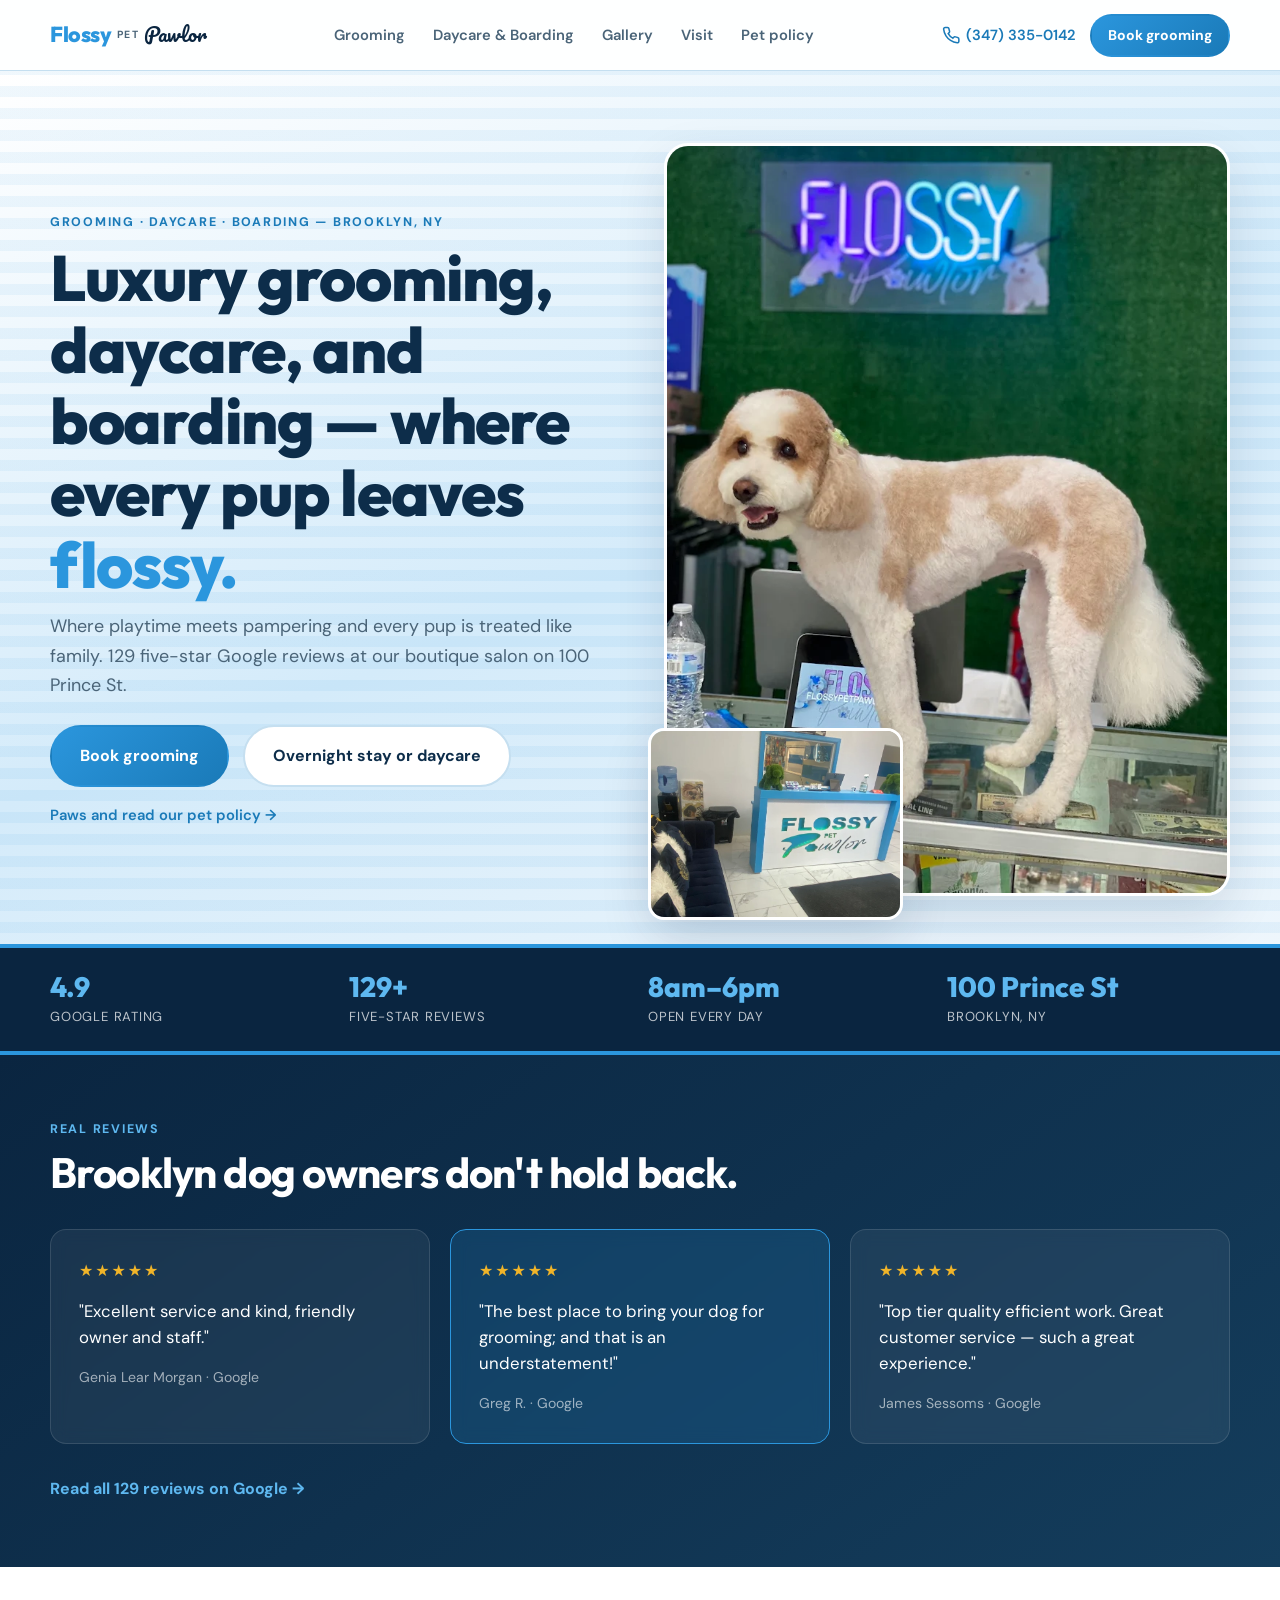
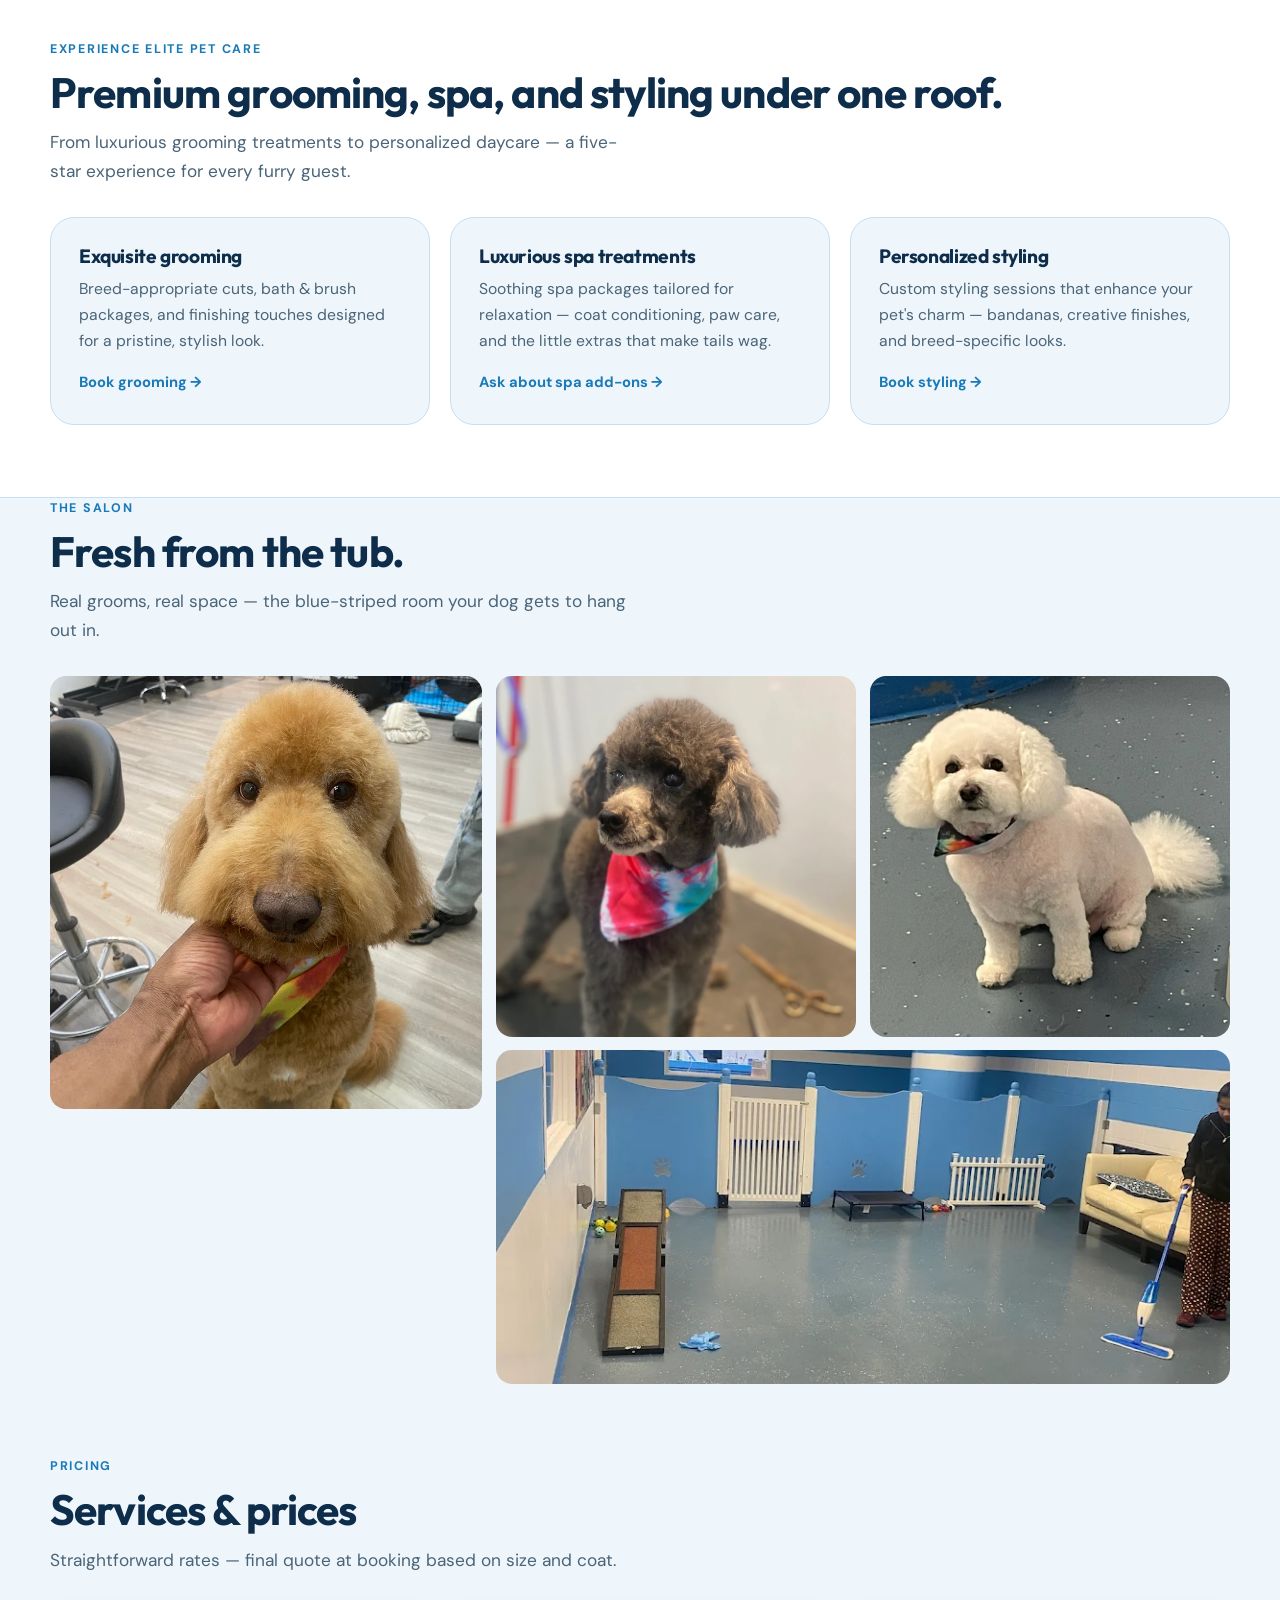
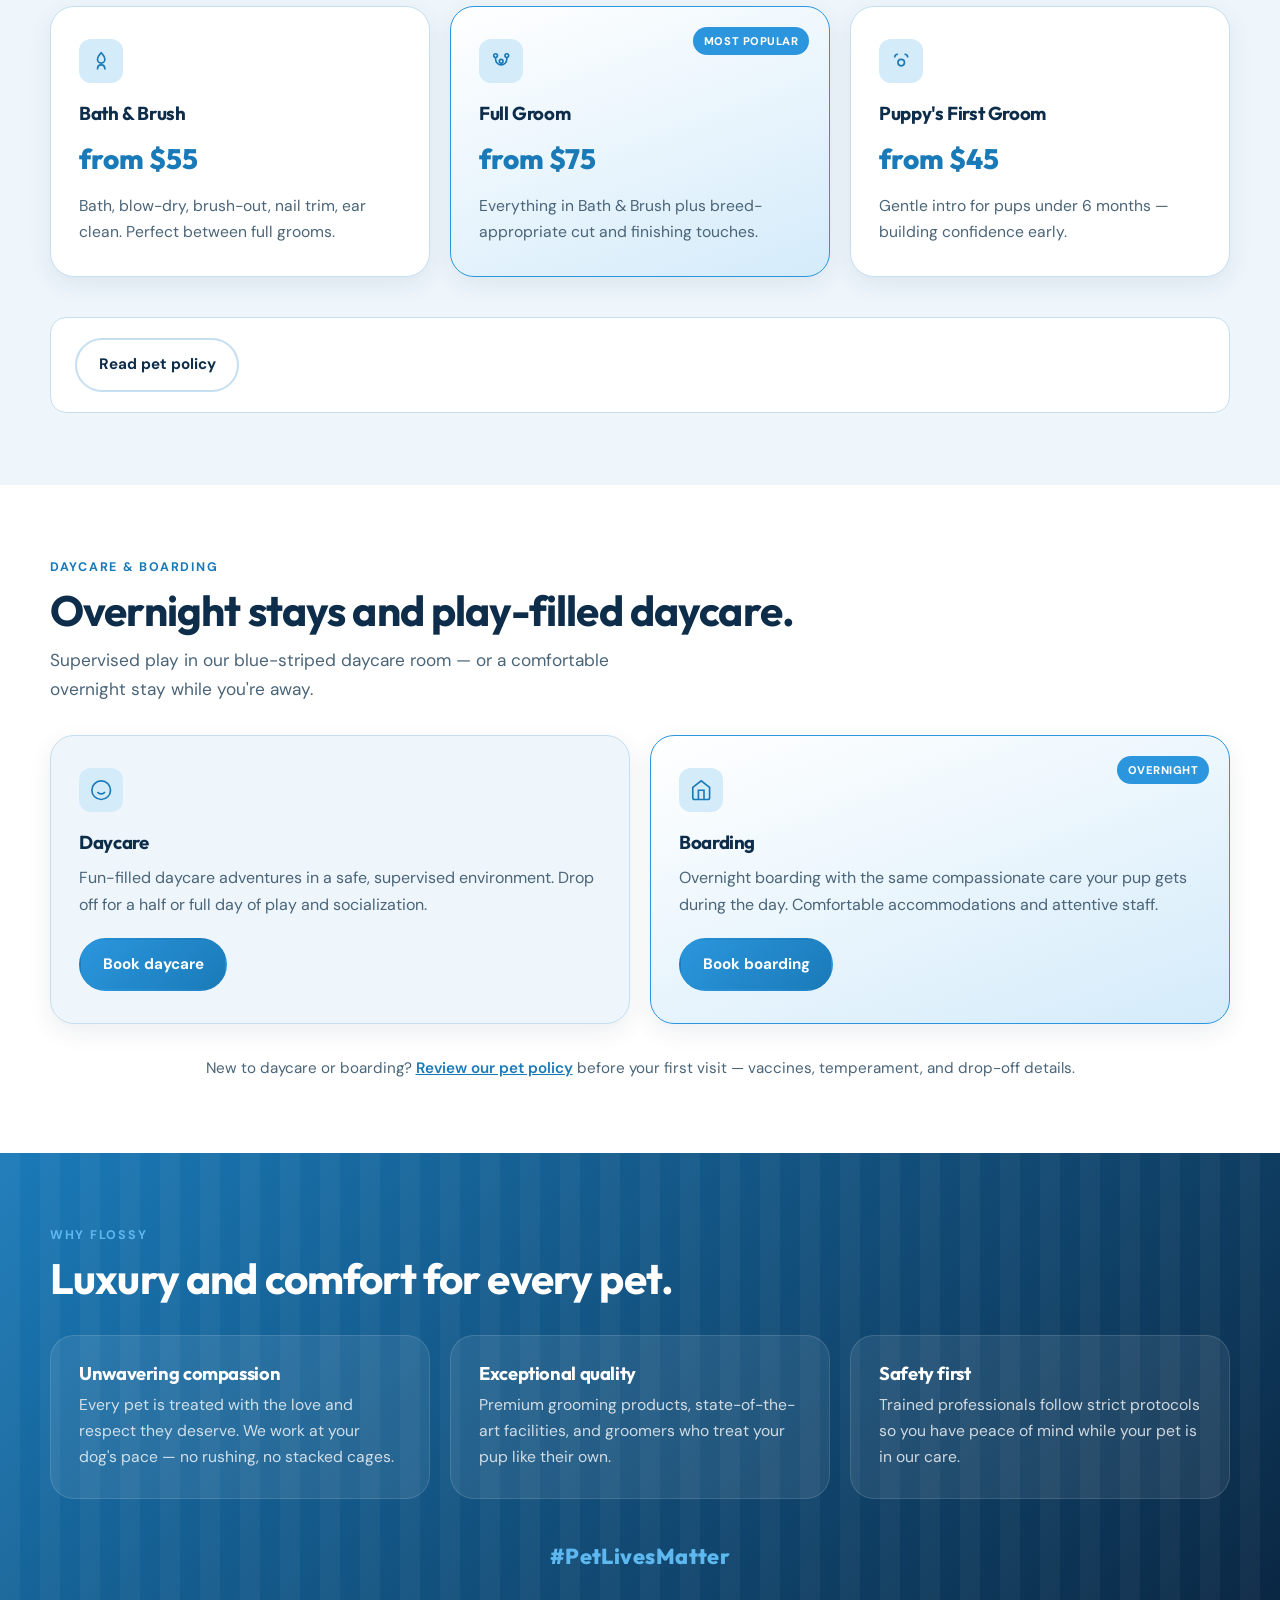
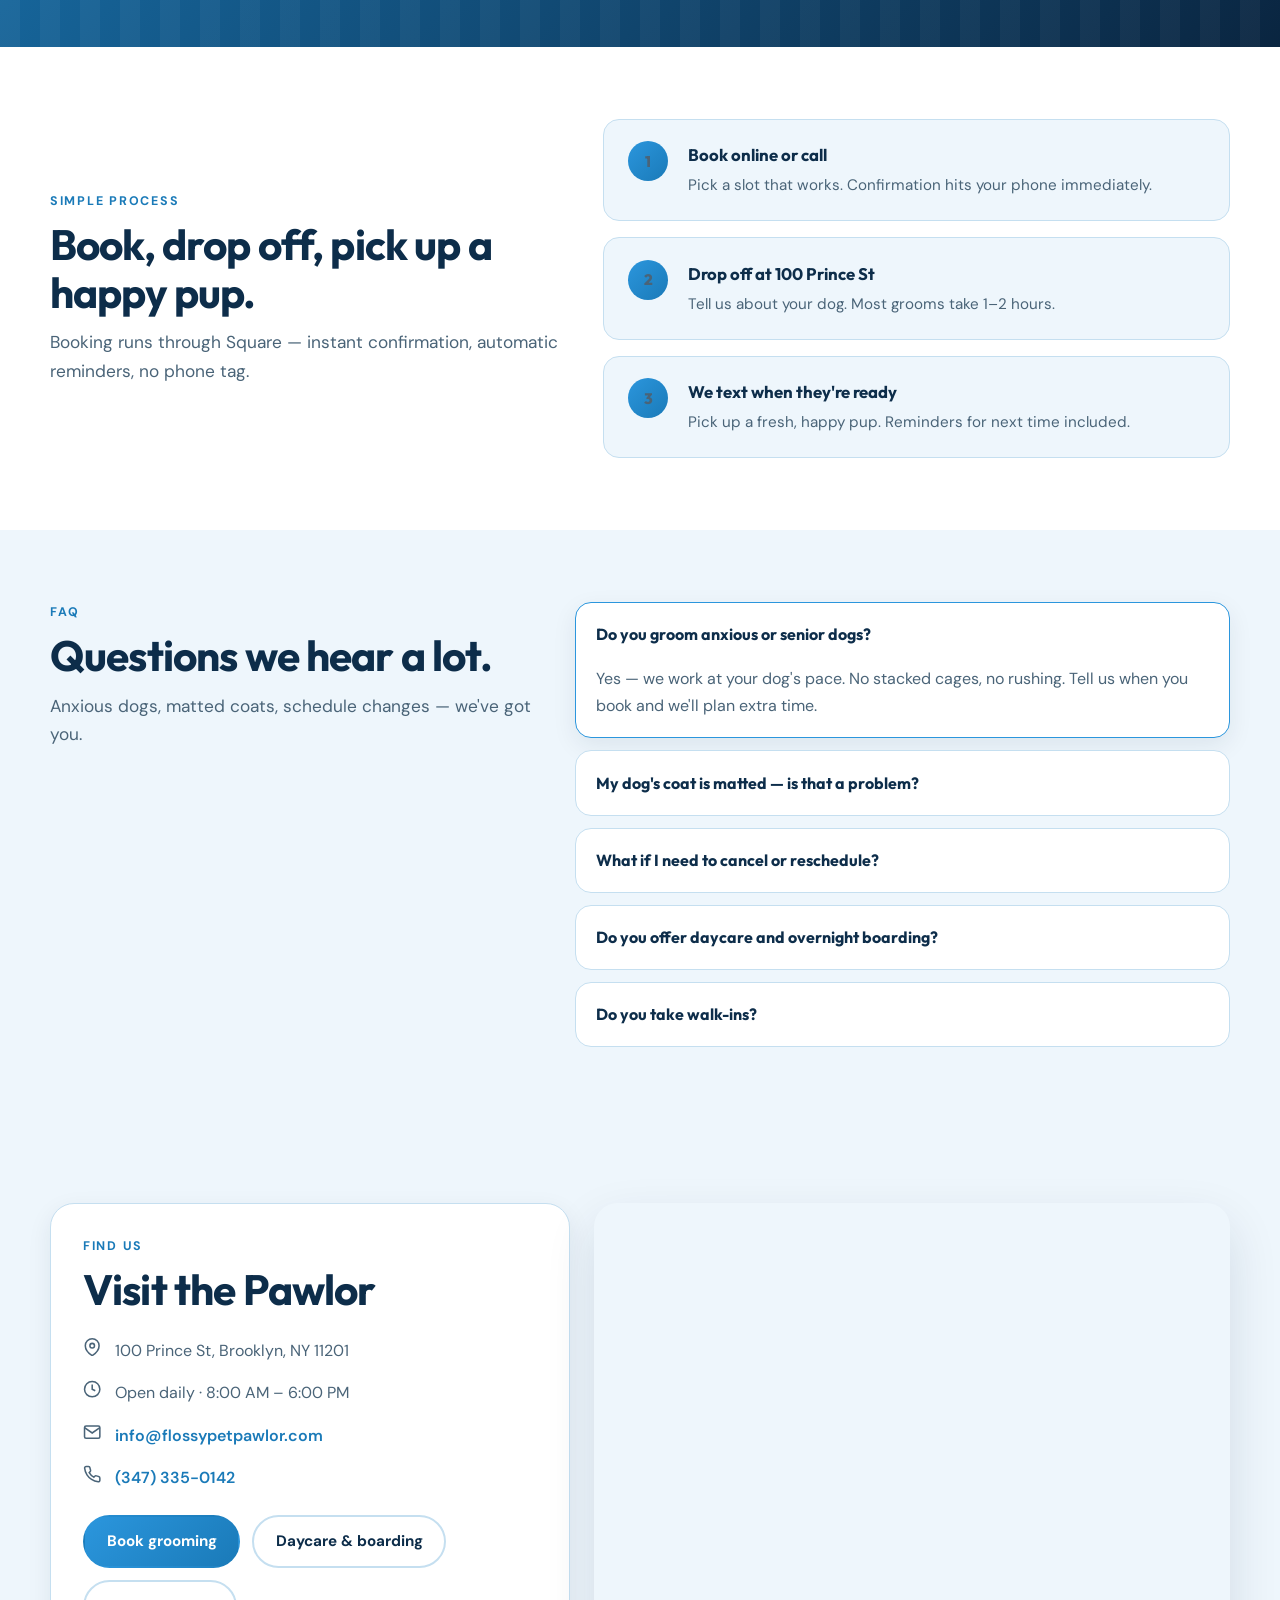
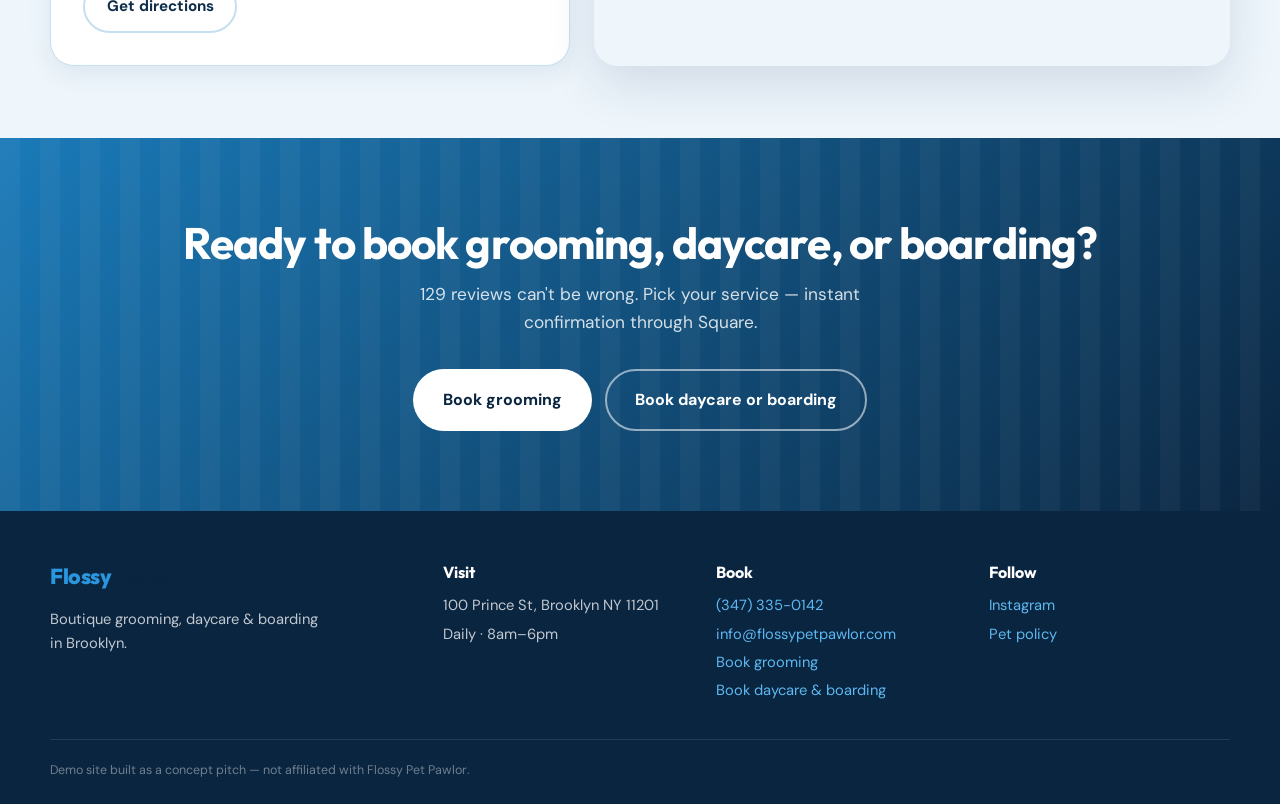
==== commit 4a66e33e: "Match live site functionality for grooming, daycare, and boarding. Add split booking CTAs, daycare/b" ====
--- a/index.html
+++ b/index.html
@@ -8,7 +8,9 @@
     Phone:    (347) 335-0142  →  tel:+13473350142
     Hours:    Daily 8:00 AM – 6:00 PM
     Rating:   4.9 · 129 Google reviews
-    Booking:  https://flossypetpawlor.square.site
+    Booking:  https://flossypetpawlor.square.site/s/appointments
+    Email:    info@flossypetpawlor.com
+    Instagram: https://www.instagram.com/flossypetpawlor
     Prices:   Bath & Brush $55 · Full Groom $75 · Puppy First $45
   -->
   <meta charset="UTF-8">
@@ -27,7 +29,9 @@
     "name": "Flossy Pet Pawlor",
     "description": "Dog grooming, daycare, and boarding in Brooklyn, NY.",
     "telephone": "+13473350142",
-    "url": "https://flossypetpawlor.square.site",
+    "url": "https://flossypetpawlor.com",
+    "email": "info@flossypetpawlor.com",
+    "sameAs": ["https://www.instagram.com/flossypetpawlor"],
     "address": {
       "@type": "PostalAddress",
       "streetAddress": "100 Prince St",
@@ -60,16 +64,18 @@
         <span class="logo-pawlor">Pawlor</span>
       </a>
       <nav class="header-nav" aria-label="Primary">
-        <a href="#services">Services</a>
+        <a href="#services">Grooming</a>
+        <a href="#daycare-boarding">Daycare &amp; Boarding</a>
         <a href="#gallery">Gallery</a>
         <a href="#visit">Visit</a>
+        <a href="pet-policy.html">Pet policy</a>
       </nav>
       <div class="header-actions">
         <a class="header-phone" href="tel:+13473350142">
           <svg class="icon" aria-hidden="true" viewBox="0 0 24 24" fill="none" stroke="currentColor" stroke-width="2"><path d="M22 16.92v3a2 2 0 0 1-2.18 2 19.79 19.79 0 0 1-8.63-3.07 19.5 19.5 0 0 1-6-6 19.79 19.79 0 0 1-3.07-8.67A2 2 0 0 1 4.11 2h3a2 2 0 0 1 2 1.72c.127.96.361 1.903.7 2.81a2 2 0 0 1-.45 2.11L8.09 9.91a16 16 0 0 0 6 6l1.27-1.27a2 2 0 0 1 2.11-.45c.907.339 1.85.573 2.81.7A2 2 0 0 1 22 16.92z"/></svg>
           (347) 335-0142
         </a>
-        <a class="btn btn-primary btn-sm" href="https://flossypetpawlor.square.site" target="_blank" rel="noopener">Book online</a>
+        <a class="btn btn-primary btn-sm" href="https://flossypetpawlor.square.site/s/appointments" target="_blank" rel="noopener">Book grooming</a>
       </div>
     </div>
   </header>
@@ -80,12 +86,13 @@
       <div class="container hero-grid reveal">
         <div class="hero-copy">
           <p class="eyebrow">Grooming · Daycare · Boarding — Brooklyn, NY</p>
-          <h1>Where every pup leaves <em>flossy.</em></h1>
-          <p class="lead">129 five-star Google reviews. A boutique salon at 100 Prince St with the blue-striped walls, neon sign, and groomers your dog will actually pull you toward.</p>
+          <h1>Luxury grooming, daycare, and boarding — where every pup leaves <em>flossy.</em></h1>
+          <p class="lead">Where playtime meets pampering and every pup is treated like family. 129 five-star Google reviews at our boutique salon on 100 Prince St.</p>
           <div class="hero-actions">
-            <a class="btn btn-primary btn-lg" href="https://flossypetpawlor.square.site" target="_blank" rel="noopener">Book an appointment</a>
-            <a class="btn btn-ghost btn-lg" href="tel:+13473350142">Call now</a>
+            <a class="btn btn-primary btn-lg" href="https://flossypetpawlor.square.site/s/appointments" target="_blank" rel="noopener">Book grooming</a>
+            <a class="btn btn-ghost btn-lg" href="#daycare-boarding">Overnight stay or daycare</a>
           </div>
+          <p class="hero-policy"><a href="pet-policy.html">Paws and read our pet policy →</a></p>
         </div>
         <div class="hero-visual">
           <figure class="hero-main">
@@ -146,7 +153,33 @@
       </div>
     </section>
 
-    <section class="gallery reveal" id="gallery">
+    <section class="experience reveal">
+      <div class="container">
+        <div class="section-head">
+          <p class="eyebrow">Experience elite pet care</p>
+          <h2>Premium grooming, spa, and styling under one roof.</h2>
+          <p class="section-lead">From luxurious grooming treatments to personalized daycare — a five-star experience for every furry guest.</p>
+        </div>
+        <div class="experience-grid">
+          <article class="experience-card">
+            <h3>Exquisite grooming</h3>
+            <p>Breed-appropriate cuts, bath &amp; brush packages, and finishing touches designed for a pristine, stylish look.</p>
+            <a class="text-link" href="https://flossypetpawlor.square.site/s/appointments" target="_blank" rel="noopener">Book grooming →</a>
+          </article>
+          <article class="experience-card">
+            <h3>Luxurious spa treatments</h3>
+            <p>Soothing spa packages tailored for relaxation — coat conditioning, paw care, and the little extras that make tails wag.</p>
+            <a class="text-link" href="tel:+13473350142">Ask about spa add-ons →</a>
+          </article>
+          <article class="experience-card">
+            <h3>Personalized styling</h3>
+            <p>Custom styling sessions that enhance your pet's charm — bandanas, creative finishes, and breed-specific looks.</p>
+            <a class="text-link" href="https://flossypetpawlor.square.site/s/appointments" target="_blank" rel="noopener">Book styling →</a>
+          </article>
+        </div>
+      </div>
+    </section>
+
       <div class="container">
         <div class="section-head">
           <p class="eyebrow">The salon</p>
@@ -209,16 +242,66 @@
           </article>
         </div>
         <div class="services-extra">
-          <div class="extra-pill">
-            <svg class="icon" aria-hidden="true" viewBox="0 0 24 24" fill="none" stroke="currentColor" stroke-width="2"><path d="M3 9l9-7 9 7v11a2 2 0 0 1-2 2H5a2 2 0 0 1-2-2z"/></svg>
-            Also offering <strong>daycare</strong> &amp; <strong>overnight boarding</strong>
-          </div>
-          <a class="btn btn-ghost" href="tel:+13473350142">Call for availability</a>
-        </div>
-      </div>
-    </section>
-
-    <section class="how reveal">
+          <a class="btn btn-ghost" href="pet-policy.html">Read pet policy</a>
+        </div>
+      </div>
+    </section>
+
+    <section class="daycare-boarding reveal" id="daycare-boarding">
+      <div class="container">
+        <div class="section-head">
+          <p class="eyebrow">Daycare &amp; boarding</p>
+          <h2>Overnight stays and play-filled daycare.</h2>
+          <p class="section-lead">Supervised play in our blue-striped daycare room — or a comfortable overnight stay while you're away.</p>
+        </div>
+        <div class="stay-grid">
+          <article class="stay-card">
+            <div class="stay-icon" aria-hidden="true">
+              <svg viewBox="0 0 24 24" fill="none" stroke="currentColor" stroke-width="1.75"><circle cx="12" cy="12" r="10"/><path d="M8 14s1.5 2 4 2 4-2 4-2"/><line x1="9" y1="9" x2="9.01" y2="9"/><line x1="15" y1="9" x2="15.01" y2="9"/></svg>
+            </div>
+            <h3>Daycare</h3>
+            <p>Fun-filled daycare adventures in a safe, supervised environment. Drop off for a half or full day of play and socialization.</p>
+            <a class="btn btn-primary" href="https://flossypetpawlor.square.site" target="_blank" rel="noopener">Book daycare</a>
+          </article>
+          <article class="stay-card stay-card-featured">
+            <span class="badge">Overnight</span>
+            <div class="stay-icon" aria-hidden="true">
+              <svg viewBox="0 0 24 24" fill="none" stroke="currentColor" stroke-width="1.75"><path d="M3 9l9-7 9 7v11a2 2 0 0 1-2 2H5a2 2 0 0 1-2-2z"/><path d="M9 22V12h6v10"/></svg>
+            </div>
+            <h3>Boarding</h3>
+            <p>Overnight boarding with the same compassionate care your pup gets during the day. Comfortable accommodations and attentive staff.</p>
+            <a class="btn btn-primary" href="https://flossypetpawlor.square.site" target="_blank" rel="noopener">Book boarding</a>
+          </article>
+        </div>
+        <p class="stay-note">New to daycare or boarding? <a href="pet-policy.html">Review our pet policy</a> before your first visit — vaccines, temperament, and drop-off details.</p>
+      </div>
+    </section>
+
+    <section class="values reveal">
+      <div class="container">
+        <div class="section-head section-head-light">
+          <p class="eyebrow">Why Flossy</p>
+          <h2>Luxury and comfort for every pet.</h2>
+        </div>
+        <div class="values-grid">
+          <article class="value-card">
+            <h3>Unwavering compassion</h3>
+            <p>Every pet is treated with the love and respect they deserve. We work at your dog's pace — no rushing, no stacked cages.</p>
+          </article>
+          <article class="value-card">
+            <h3>Exceptional quality</h3>
+            <p>Premium grooming products, state-of-the-art facilities, and groomers who treat your pup like their own.</p>
+          </article>
+          <article class="value-card">
+            <h3>Safety first</h3>
+            <p>Trained professionals follow strict protocols so you have peace of mind while your pet is in our care.</p>
+          </article>
+        </div>
+        <p class="values-tag">#PetLivesMatter</p>
+      </div>
+    </section>
+
+    <section class="gallery reveal" id="gallery">
       <div class="container how-split">
         <div class="how-copy">
           <p class="eyebrow">Simple process</p>
@@ -270,6 +353,10 @@
           <details>
             <summary>What if I need to cancel or reschedule?</summary>
             <p>24+ hours notice via your booking confirmation or phone — we'll move you free of charge.</p>
+          </details>
+          <details>
+            <summary>Do you offer daycare and overnight boarding?</summary>
+            <p>Yes — supervised daycare and overnight boarding in our Brooklyn location. <a href="pet-policy.html">Review our pet policy</a> for vaccine and drop-off requirements, then book through Square or call us.</p>
           </details>
           <details>
             <summary>Do you take walk-ins?</summary>
@@ -294,12 +381,17 @@
               <span>Open daily · 8:00 AM – 6:00 PM</span>
             </li>
             <li>
+              <svg class="icon" aria-hidden="true" viewBox="0 0 24 24" fill="none" stroke="currentColor" stroke-width="2"><path d="M4 4h16c1.1 0 2 .9 2 2v12c0 1.1-.9 2-2 2H4c-1.1 0-2-.9-2-2V6c0-1.1.9-2 2-2z"/><polyline points="22,6 12,13 2,6"/></svg>
+              <a href="mailto:info@flossypetpawlor.com">info@flossypetpawlor.com</a>
+            </li>
+            <li>
               <svg class="icon" aria-hidden="true" viewBox="0 0 24 24" fill="none" stroke="currentColor" stroke-width="2"><path d="M22 16.92v3a2 2 0 0 1-2.18 2 19.79 19.79 0 0 1-8.63-3.07 19.5 19.5 0 0 1-6-6 19.79 19.79 0 0 1-3.07-8.67A2 2 0 0 1 4.11 2h3a2 2 0 0 1 2 1.72c.127.96.361 1.903.7 2.81a2 2 0 0 1-.45 2.11L8.09 9.91a16 16 0 0 0 6 6l1.27-1.27a2 2 0 0 1 2.11-.45c.907.339 1.85.573 2.81.7A2 2 0 0 1 22 16.92z"/></svg>
               <a href="tel:+13473350142">(347) 335-0142</a>
             </li>
           </ul>
           <div class="visit-actions">
-            <a class="btn btn-primary" href="https://flossypetpawlor.square.site" target="_blank" rel="noopener">Book online</a>
+            <a class="btn btn-primary" href="https://flossypetpawlor.square.site/s/appointments" target="_blank" rel="noopener">Book grooming</a>
+            <a class="btn btn-ghost" href="#daycare-boarding">Daycare &amp; boarding</a>
             <a class="btn btn-ghost" href="https://www.google.com/maps/dir/?api=1&destination=100+Prince+St+Brooklyn+NY+11201" target="_blank" rel="noopener">Get directions</a>
           </div>
         </div>
@@ -316,11 +408,11 @@
 
     <section class="cta reveal">
       <div class="container cta-inner">
-        <h2>Ready for a five-star groom?</h2>
-        <p>129 reviews can't be wrong. Book through Square — instant confirmation, automatic reminders.</p>
+        <h2>Ready to book grooming, daycare, or boarding?</h2>
+        <p>129 reviews can't be wrong. Pick your service — instant confirmation through Square.</p>
         <div class="hero-actions cta-actions">
-          <a class="btn btn-white btn-lg" href="https://flossypetpawlor.square.site" target="_blank" rel="noopener">Book an appointment</a>
-          <a class="btn btn-outline-white btn-lg" href="tel:+13473350142">Call (347) 335-0142</a>
+          <a class="btn btn-white btn-lg" href="https://flossypetpawlor.square.site/s/appointments" target="_blank" rel="noopener">Book grooming</a>
+          <a class="btn btn-outline-white btn-lg" href="https://flossypetpawlor.square.site" target="_blank" rel="noopener">Book daycare or boarding</a>
         </div>
       </div>
     </section>
@@ -341,7 +433,14 @@
       <div class="footer-links">
         <strong>Book</strong>
         <p><a href="tel:+13473350142">(347) 335-0142</a></p>
-        <p><a href="https://flossypetpawlor.square.site" target="_blank" rel="noopener">Book online</a></p>
+        <p><a href="mailto:info@flossypetpawlor.com">info@flossypetpawlor.com</a></p>
+        <p><a href="https://flossypetpawlor.square.site/s/appointments" target="_blank" rel="noopener">Book grooming</a></p>
+        <p><a href="https://flossypetpawlor.square.site" target="_blank" rel="noopener">Book daycare &amp; boarding</a></p>
+      </div>
+      <div class="footer-links">
+        <strong>Follow</strong>
+        <p><a href="https://www.instagram.com/flossypetpawlor" target="_blank" rel="noopener">Instagram</a></p>
+        <p><a href="pet-policy.html">Pet policy</a></p>
       </div>
     </div>
     <div class="container footer-bottom">
@@ -351,7 +450,8 @@
 
   <nav class="mobile-bar" aria-label="Quick actions">
     <a class="mobile-bar-call" href="tel:+13473350142">Call</a>
-    <a class="mobile-bar-book" href="https://flossypetpawlor.square.site" target="_blank" rel="noopener">Book online</a>
+    <a class="mobile-bar-secondary" href="#daycare-boarding">Daycare</a>
+    <a class="mobile-bar-book" href="https://flossypetpawlor.square.site/s/appointments" target="_blank" rel="noopener">Book groom</a>
   </nav>
 
   <div class="lightbox" id="lightbox" hidden>
--- a/styles.css
+++ b/styles.css
@@ -404,7 +404,166 @@
 
 .review-link:hover { text-decoration: underline; }
 
-/* ── Gallery bento ──────────────────────────────────── */
+.hero-policy {
+  margin: 1rem 0 0;
+  font-size: 0.92rem;
+}
+
+.hero-policy a {
+  color: var(--accent-dark);
+  font-weight: 600;
+  text-decoration: none;
+}
+
+.hero-policy a:hover { text-decoration: underline; }
+
+/* ── Experience ─────────────────────────────────────── */
+
+.experience {
+  padding: 4.5rem 0;
+  background: var(--surface);
+  border-bottom: 1px solid var(--border);
+}
+
+.experience-grid {
+  display: grid;
+  gap: 1.25rem;
+}
+
+.experience-card {
+  background: var(--bg);
+  border: 1px solid var(--border);
+  border-radius: var(--radius-lg);
+  padding: 1.75rem;
+}
+
+.experience-card h3 {
+  font-size: 1.2rem;
+  margin-bottom: 0.5rem;
+}
+
+.experience-card p {
+  color: var(--muted);
+  margin: 0 0 1rem;
+  font-size: 0.98rem;
+}
+
+.text-link {
+  color: var(--accent-dark);
+  font-weight: 700;
+  text-decoration: none;
+  font-size: 0.92rem;
+}
+
+.text-link:hover { text-decoration: underline; }
+
+/* ── Daycare & boarding ───────────────────────────── */
+
+.daycare-boarding {
+  padding: 4.5rem 0;
+  background: var(--surface);
+}
+
+.stay-grid {
+  display: grid;
+  gap: 1.25rem;
+}
+
+.stay-card {
+  position: relative;
+  background: var(--bg);
+  border: 1px solid var(--border);
+  border-radius: var(--radius-lg);
+  padding: 2rem 1.75rem;
+  box-shadow: var(--shadow-sm);
+}
+
+.stay-card-featured {
+  border-color: var(--accent);
+  background: linear-gradient(160deg, #fff 0%, var(--accent-soft) 100%);
+}
+
+.stay-icon {
+  width: 2.75rem;
+  height: 2.75rem;
+  border-radius: 12px;
+  background: var(--accent-soft);
+  color: var(--accent-dark);
+  display: flex;
+  align-items: center;
+  justify-content: center;
+  margin-bottom: 1.25rem;
+}
+
+.stay-icon svg { width: 1.4rem; height: 1.4rem; }
+
+.stay-card p {
+  color: var(--muted);
+  margin: 0 0 1.25rem;
+}
+
+.stay-note {
+  margin: 2rem 0 0;
+  color: var(--muted);
+  font-size: 0.95rem;
+  text-align: center;
+}
+
+.stay-note a {
+  color: var(--accent-dark);
+  font-weight: 600;
+}
+
+/* ── Values ─────────────────────────────────────────── */
+
+.values {
+  padding: 4.5rem 0;
+  background:
+    repeating-linear-gradient(
+      90deg,
+      rgba(255,255,255,0.04) 0,
+      rgba(255,255,255,0.04) 20px,
+      transparent 20px,
+      transparent 40px
+    ),
+    linear-gradient(135deg, var(--accent-dark) 0%, var(--navy) 100%);
+}
+
+.values-grid {
+  display: grid;
+  gap: 1.25rem;
+}
+
+.value-card {
+  background: rgba(255, 255, 255, 0.08);
+  border: 1px solid rgba(255, 255, 255, 0.12);
+  border-radius: var(--radius-lg);
+  padding: 1.75rem;
+  color: rgba(255, 255, 255, 0.88);
+}
+
+.value-card h3 {
+  color: #fff;
+  font-size: 1.15rem;
+  margin-bottom: 0.5rem;
+}
+
+.value-card p {
+  margin: 0;
+  font-size: 0.98rem;
+  color: rgba(255, 255, 255, 0.78);
+}
+
+.values-tag {
+  text-align: center;
+  margin: 2.5rem 0 0;
+  font-family: var(--font-head);
+  font-weight: 800;
+  font-size: 1.35rem;
+  color: var(--accent-bright);
+  letter-spacing: 0.02em;
+}
+
 
 .gallery {
   padding: 4.5rem 0;
@@ -863,6 +1022,7 @@
 }
 
 .mobile-bar-call { color: var(--accent-dark); }
+.mobile-bar-secondary { color: var(--muted); background: var(--bg); }
 .mobile-bar-book { background: var(--accent); color: #fff; }
 
 /* ── Responsive ─────────────────────────────────────── */
@@ -871,6 +1031,63 @@
   .stats-grid { grid-template-columns: repeat(4, 1fr); }
   .bento-large { grid-row: span 2; grid-column: span 1; }
   .bento-wide { grid-column: span 2; aspect-ratio: 2.2/1; }
+}
+
+/* ── Policy page ────────────────────────────────────── */
+
+.policy-page {
+  padding: 3rem 0 5rem;
+  background: var(--bg);
+}
+
+.policy-inner {
+  max-width: 720px;
+}
+
+.policy-inner .section-lead a {
+  color: var(--accent-dark);
+  font-weight: 600;
+}
+
+.policy-sections {
+  margin-top: 2.5rem;
+  display: grid;
+  gap: 2rem;
+}
+
+.policy-sections section {
+  background: var(--surface);
+  border: 1px solid var(--border);
+  border-radius: var(--radius-lg);
+  padding: 1.75rem;
+}
+
+.policy-sections h2 {
+  font-size: 1.25rem;
+  margin-bottom: 0.65rem;
+}
+
+.policy-sections p,
+.policy-sections li {
+  color: var(--muted);
+  margin: 0;
+  font-size: 0.98rem;
+}
+
+.policy-actions {
+  margin: 1.5rem 0 2rem;
+}
+
+.policy-welcome {
+  border-color: var(--accent);
+  background: linear-gradient(160deg, #fff 0%, var(--accent-soft) 100%);
+}
+
+.policy-sections ul {
+  margin: 0;
+  padding-left: 1.25rem;
+  display: grid;
+  gap: 0.5rem;
 }
 
 @media (min-width: 768px) {
@@ -886,10 +1103,13 @@
   .review-grid { grid-template-columns: repeat(3, 1fr); }
   .bento { grid-template-columns: 1.2fr 1fr 1fr; grid-template-rows: auto auto; }
   .card-grid { grid-template-columns: repeat(3, 1fr); }
+  .experience-grid { grid-template-columns: repeat(3, 1fr); }
+  .stay-grid { grid-template-columns: repeat(2, 1fr); }
+  .values-grid { grid-template-columns: repeat(3, 1fr); }
   .how-split { grid-template-columns: 0.9fr 1.1fr; align-items: center; }
   .faq-grid { grid-template-columns: 0.85fr 1.15fr; }
   .visit-grid { grid-template-columns: 0.45fr 0.55fr; min-height: 380px; }
-  .footer-grid { grid-template-columns: 1.5fr 1fr 1fr; }
+  .footer-grid { grid-template-columns: 1.5fr 1fr 1fr 1fr; }
 }
 
 @media (min-width: 1024px) {
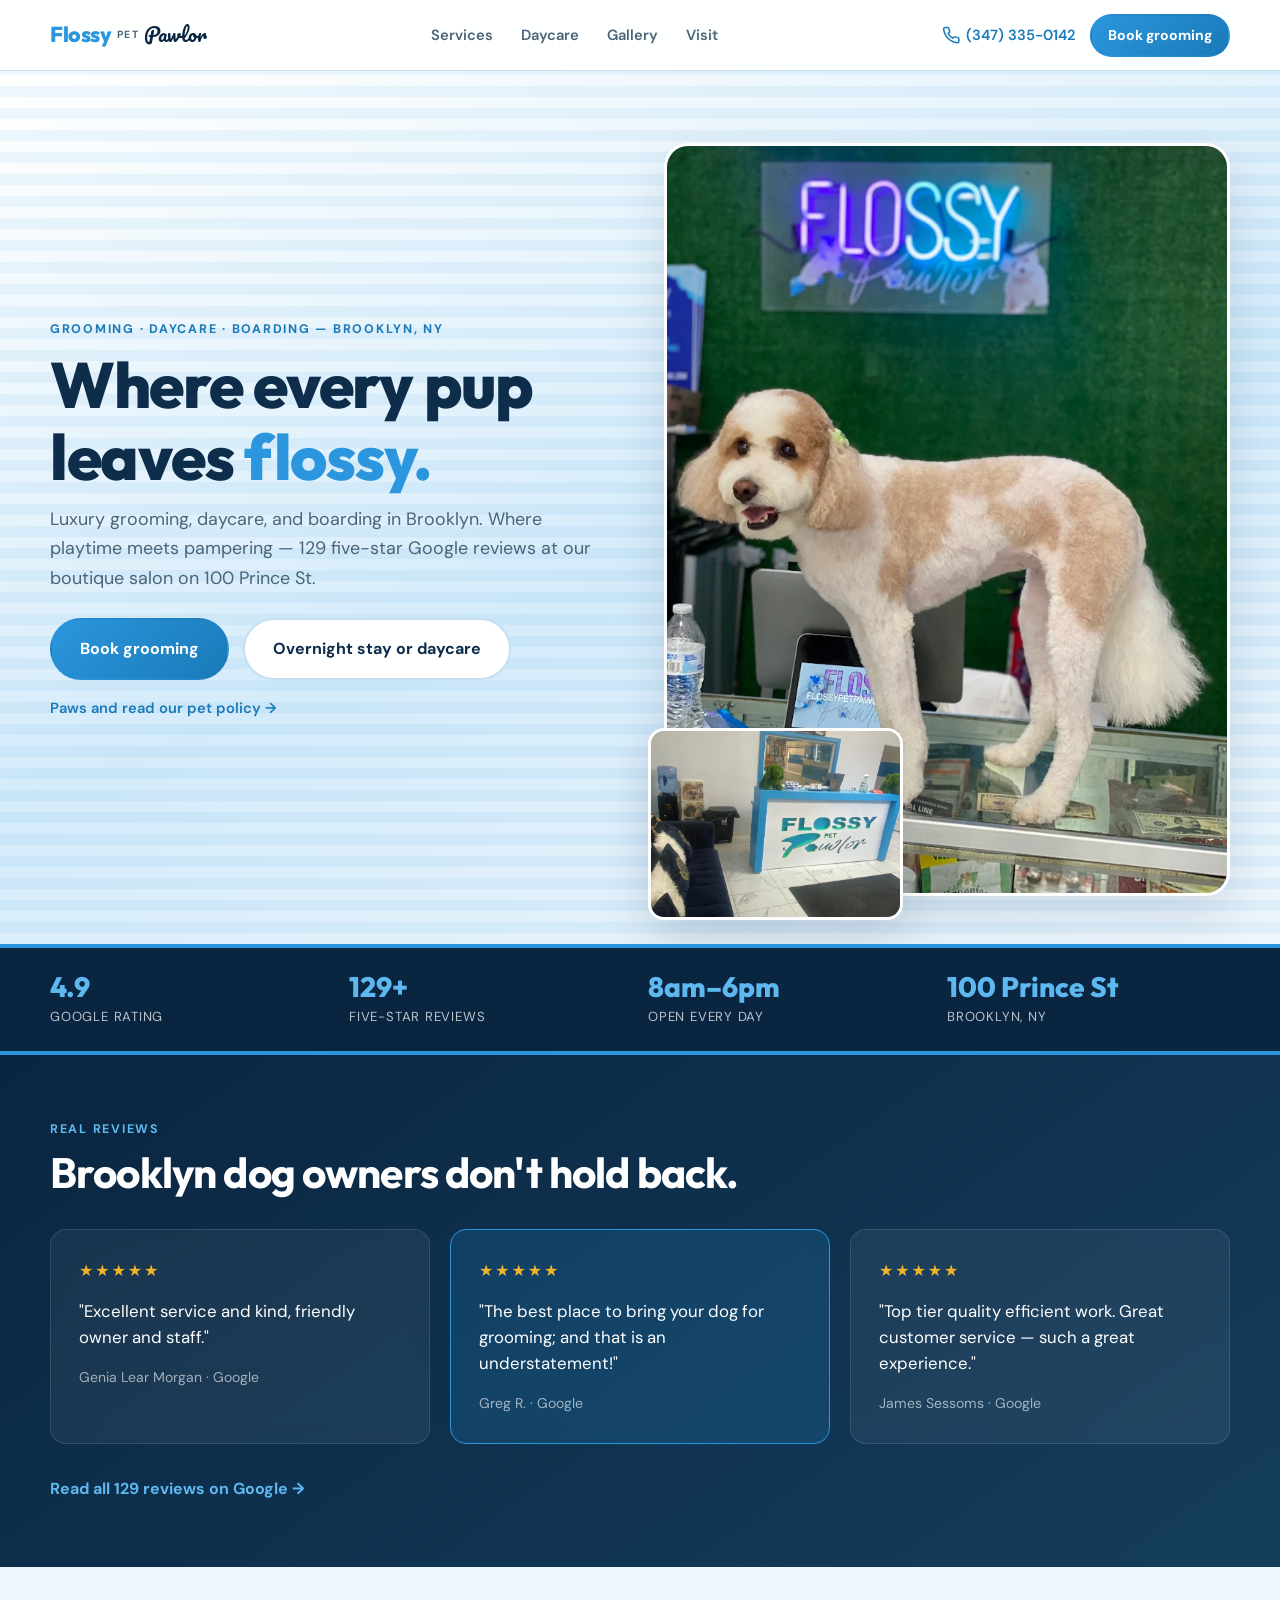
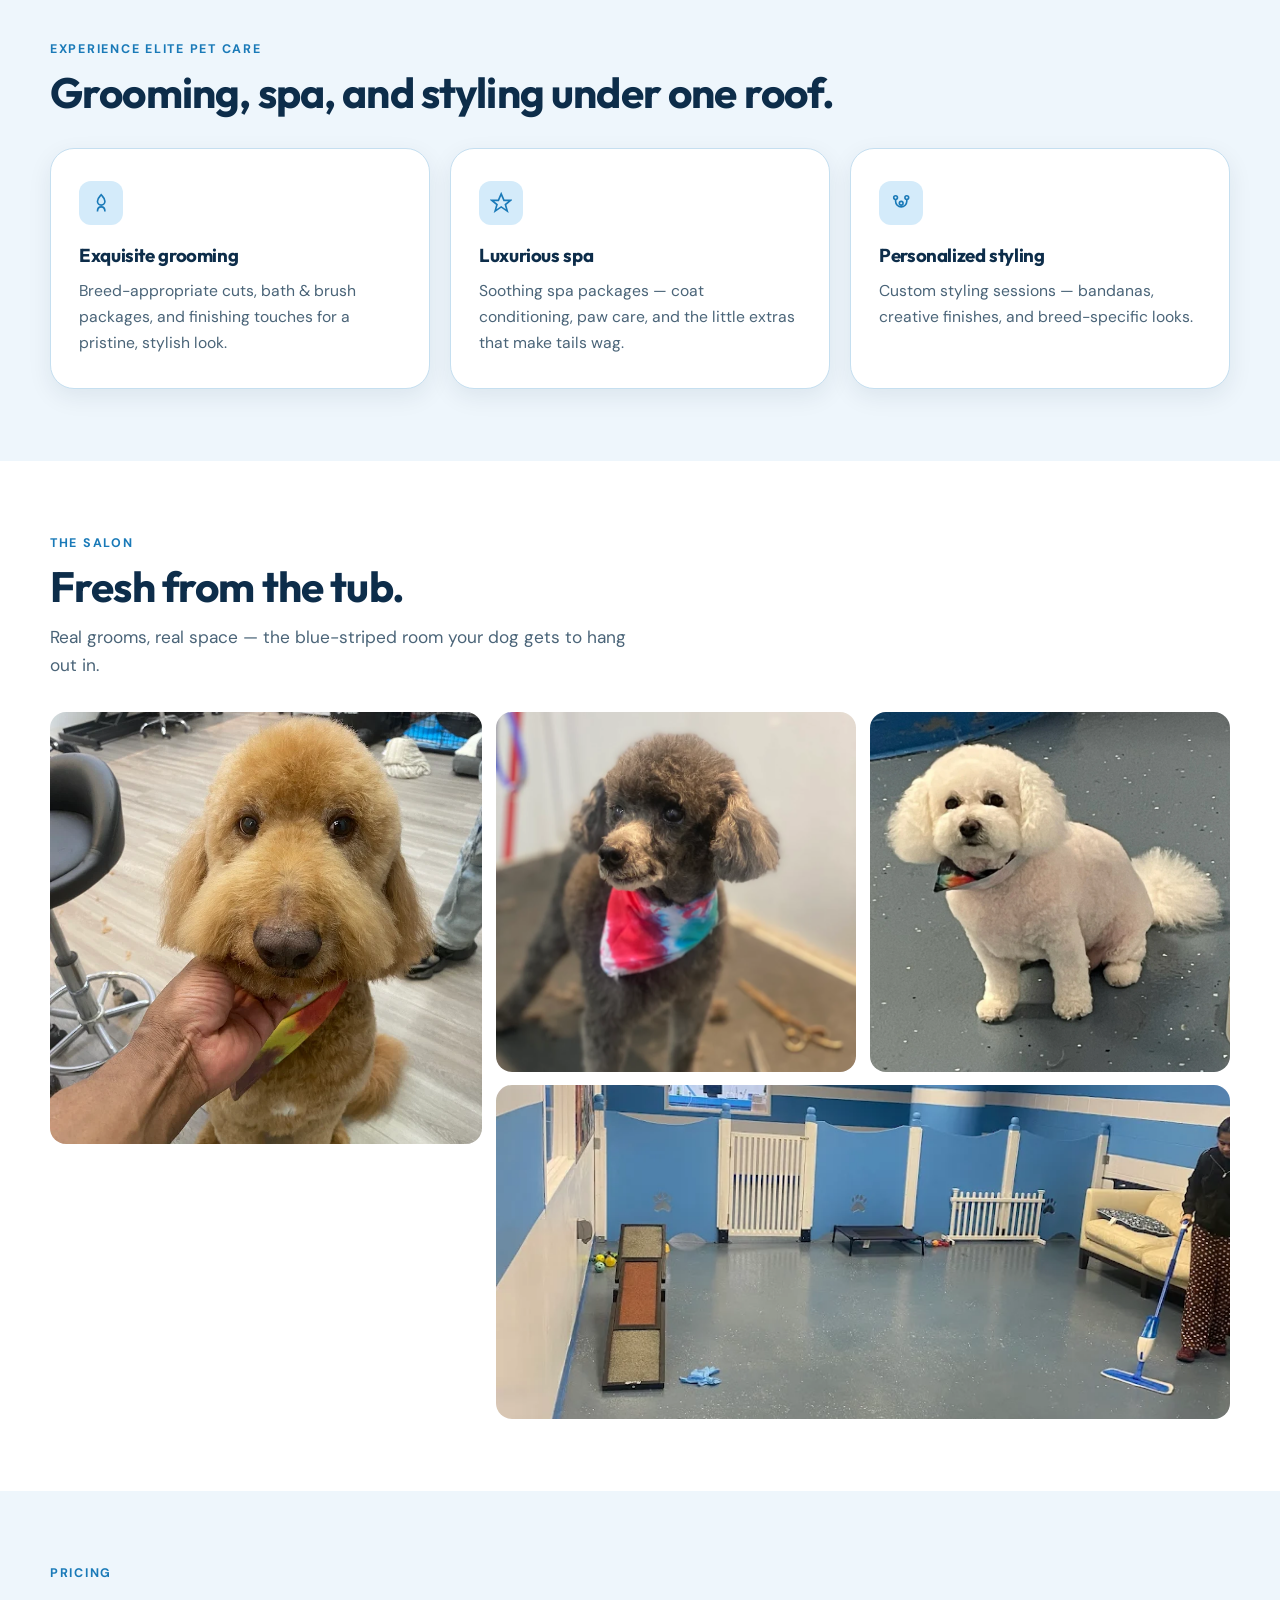
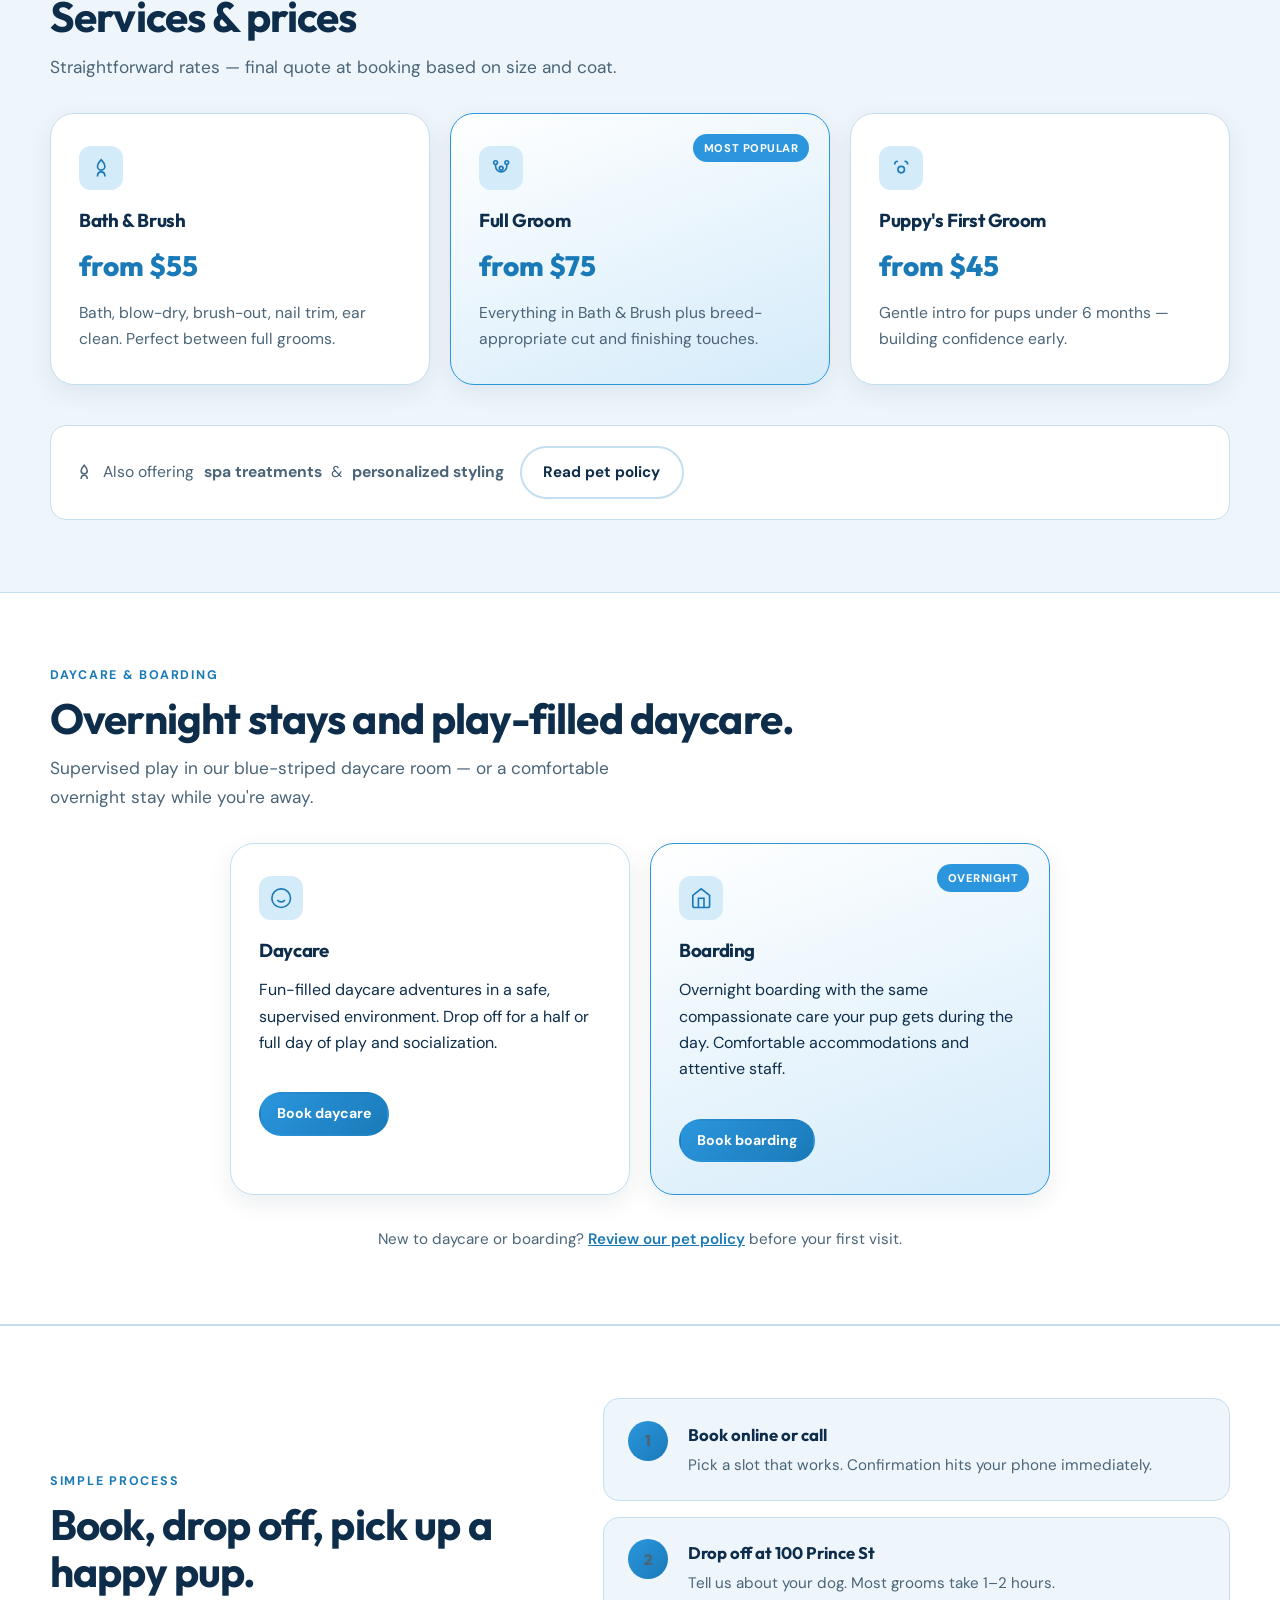
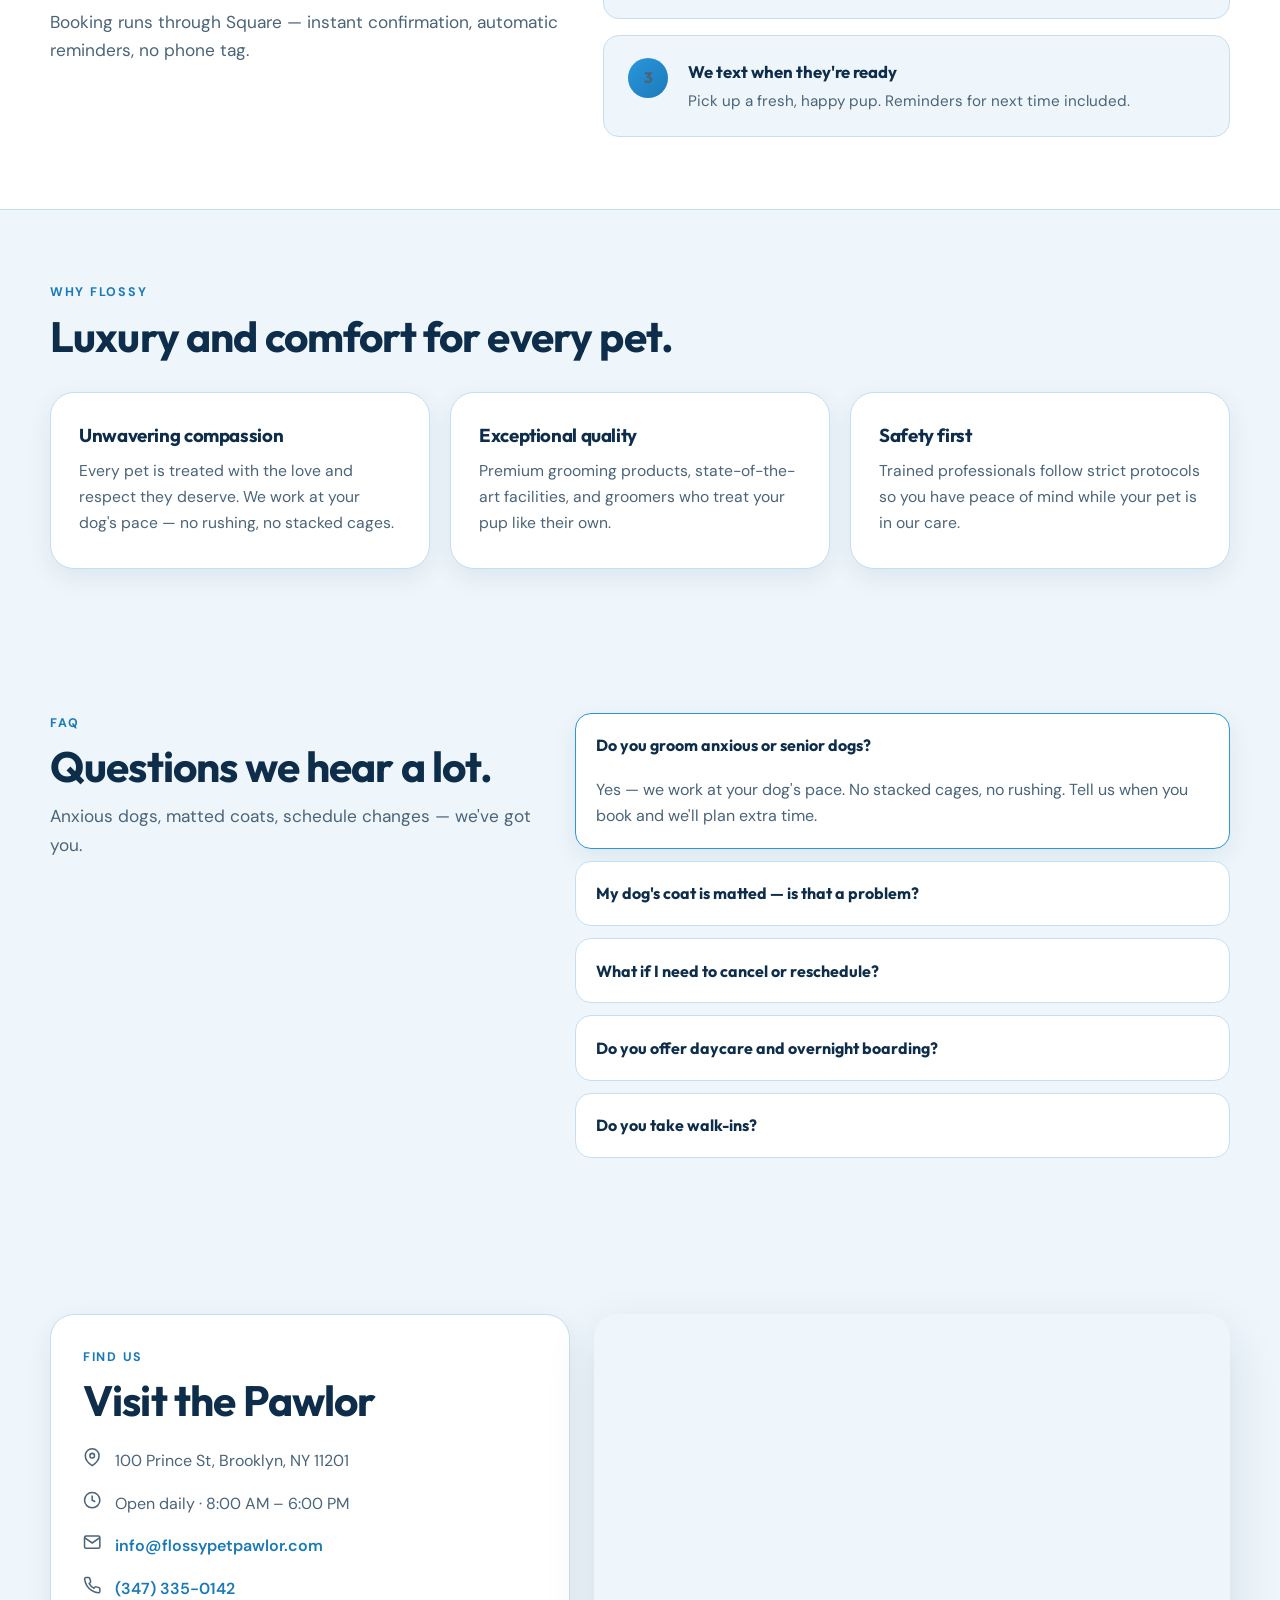
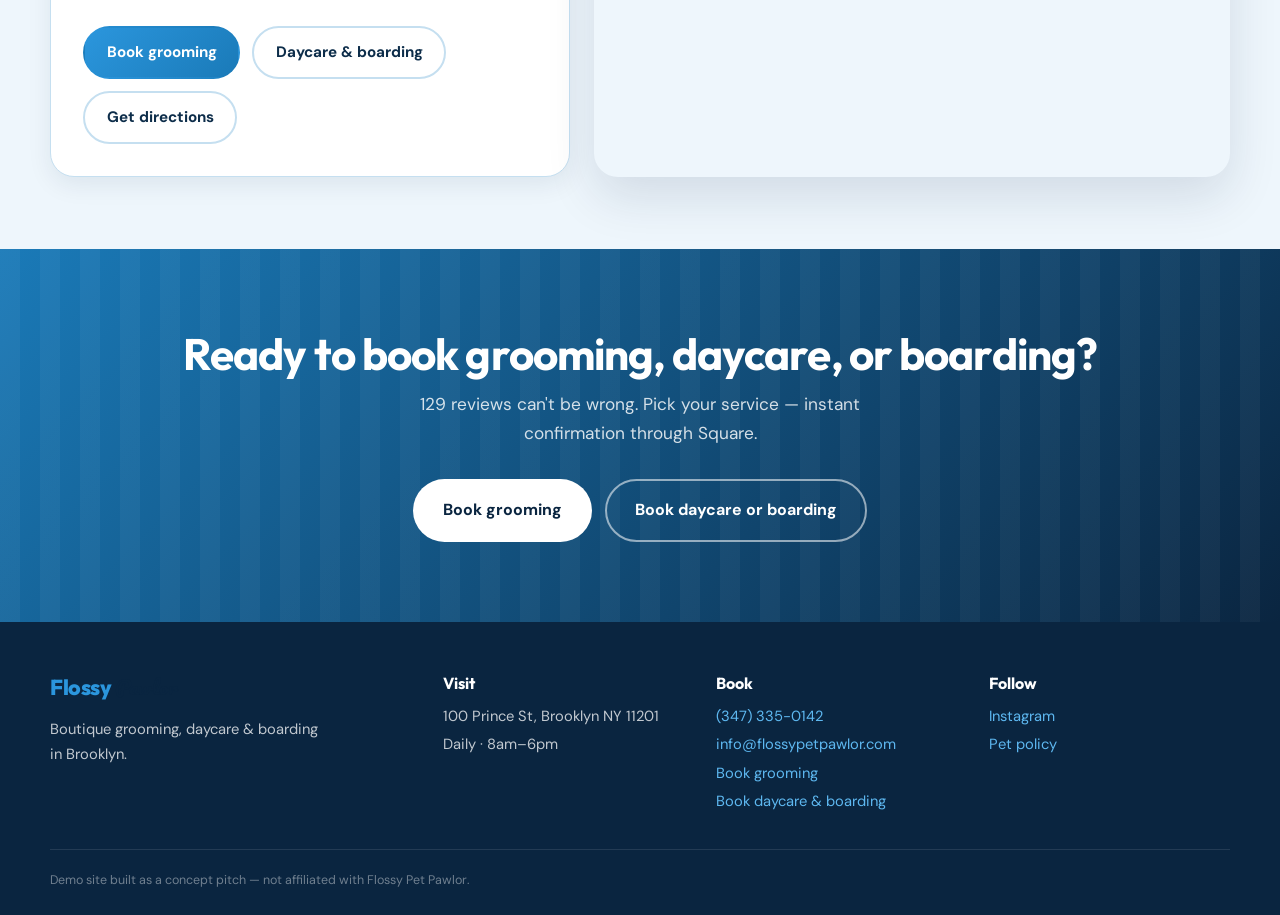
==== commit 6b16f8f0: "Fix broken layout and restore original demo design system. Repair mangled gallery/how sections, reus" ====
--- a/index.html
+++ b/index.html
@@ -64,11 +64,10 @@
         <span class="logo-pawlor">Pawlor</span>
       </a>
       <nav class="header-nav" aria-label="Primary">
-        <a href="#services">Grooming</a>
-        <a href="#daycare-boarding">Daycare &amp; Boarding</a>
+        <a href="#services">Services</a>
+        <a href="#daycare-boarding">Daycare</a>
         <a href="#gallery">Gallery</a>
         <a href="#visit">Visit</a>
-        <a href="pet-policy.html">Pet policy</a>
       </nav>
       <div class="header-actions">
         <a class="header-phone" href="tel:+13473350142">
@@ -86,8 +85,8 @@
       <div class="container hero-grid reveal">
         <div class="hero-copy">
           <p class="eyebrow">Grooming · Daycare · Boarding — Brooklyn, NY</p>
-          <h1>Luxury grooming, daycare, and boarding — where every pup leaves <em>flossy.</em></h1>
-          <p class="lead">Where playtime meets pampering and every pup is treated like family. 129 five-star Google reviews at our boutique salon on 100 Prince St.</p>
+          <h1>Where every pup leaves <em>flossy.</em></h1>
+          <p class="lead">Luxury grooming, daycare, and boarding in Brooklyn. Where playtime meets pampering — 129 five-star Google reviews at our boutique salon on 100 Prince St.</p>
           <div class="hero-actions">
             <a class="btn btn-primary btn-lg" href="https://flossypetpawlor.square.site/s/appointments" target="_blank" rel="noopener">Book grooming</a>
             <a class="btn btn-ghost btn-lg" href="#daycare-boarding">Overnight stay or daycare</a>
@@ -157,29 +156,35 @@
       <div class="container">
         <div class="section-head">
           <p class="eyebrow">Experience elite pet care</p>
-          <h2>Premium grooming, spa, and styling under one roof.</h2>
-          <p class="section-lead">From luxurious grooming treatments to personalized daycare — a five-star experience for every furry guest.</p>
-        </div>
-        <div class="experience-grid">
-          <article class="experience-card">
+          <h2>Grooming, spa, and styling under one roof.</h2>
+        </div>
+        <div class="card-grid">
+          <article class="card">
+            <div class="card-icon" aria-hidden="true">
+              <svg viewBox="0 0 24 24" fill="none" stroke="currentColor" stroke-width="1.75"><path d="M12 3c-1.5 2-4 3.5-4 7a4 4 0 0 0 8 0c0-3.5-2.5-5-4-7z"/><path d="M8 21c0-3 1.5-5 4-5s4 2 4 5"/></svg>
+            </div>
             <h3>Exquisite grooming</h3>
-            <p>Breed-appropriate cuts, bath &amp; brush packages, and finishing touches designed for a pristine, stylish look.</p>
-            <a class="text-link" href="https://flossypetpawlor.square.site/s/appointments" target="_blank" rel="noopener">Book grooming →</a>
-          </article>
-          <article class="experience-card">
-            <h3>Luxurious spa treatments</h3>
-            <p>Soothing spa packages tailored for relaxation — coat conditioning, paw care, and the little extras that make tails wag.</p>
-            <a class="text-link" href="tel:+13473350142">Ask about spa add-ons →</a>
-          </article>
-          <article class="experience-card">
+            <p>Breed-appropriate cuts, bath &amp; brush packages, and finishing touches for a pristine, stylish look.</p>
+          </article>
+          <article class="card">
+            <div class="card-icon" aria-hidden="true">
+              <svg viewBox="0 0 24 24" fill="none" stroke="currentColor" stroke-width="1.75"><path d="M12 2l3 7h7l-5.5 4.5 2 7L12 16l-6.5 4.5 2-7L2 9h7z"/></svg>
+            </div>
+            <h3>Luxurious spa</h3>
+            <p>Soothing spa packages — coat conditioning, paw care, and the little extras that make tails wag.</p>
+          </article>
+          <article class="card">
+            <div class="card-icon" aria-hidden="true">
+              <svg viewBox="0 0 24 24" fill="none" stroke="currentColor" stroke-width="1.75"><circle cx="6" cy="6" r="2"/><circle cx="18" cy="6" r="2"/><circle cx="12" cy="12" r="2"/><path d="M6 8v2a6 6 0 0 0 12 0V8"/></svg>
+            </div>
             <h3>Personalized styling</h3>
-            <p>Custom styling sessions that enhance your pet's charm — bandanas, creative finishes, and breed-specific looks.</p>
-            <a class="text-link" href="https://flossypetpawlor.square.site/s/appointments" target="_blank" rel="noopener">Book styling →</a>
-          </article>
-        </div>
-      </div>
-    </section>
-
+            <p>Custom styling sessions — bandanas, creative finishes, and breed-specific looks.</p>
+          </article>
+        </div>
+      </div>
+    </section>
+
+    <section class="gallery reveal" id="gallery">
       <div class="container">
         <div class="section-head">
           <p class="eyebrow">The salon</p>
@@ -242,6 +247,10 @@
           </article>
         </div>
         <div class="services-extra">
+          <div class="extra-pill">
+            <svg class="icon" aria-hidden="true" viewBox="0 0 24 24" fill="none" stroke="currentColor" stroke-width="2"><path d="M12 3c-1.5 2-4 3.5-4 7a4 4 0 0 0 8 0c0-3.5-2.5-5-4-7z"/><path d="M8 21c0-3 1.5-5 4-5s4 2 4 5"/></svg>
+            Also offering <strong>spa treatments</strong> &amp; <strong>personalized styling</strong>
+          </div>
           <a class="btn btn-ghost" href="pet-policy.html">Read pet policy</a>
         </div>
       </div>
@@ -254,54 +263,30 @@
           <h2>Overnight stays and play-filled daycare.</h2>
           <p class="section-lead">Supervised play in our blue-striped daycare room — or a comfortable overnight stay while you're away.</p>
         </div>
-        <div class="stay-grid">
-          <article class="stay-card">
-            <div class="stay-icon" aria-hidden="true">
+        <div class="card-grid card-grid-2">
+          <article class="card">
+            <div class="card-icon" aria-hidden="true">
               <svg viewBox="0 0 24 24" fill="none" stroke="currentColor" stroke-width="1.75"><circle cx="12" cy="12" r="10"/><path d="M8 14s1.5 2 4 2 4-2 4-2"/><line x1="9" y1="9" x2="9.01" y2="9"/><line x1="15" y1="9" x2="15.01" y2="9"/></svg>
             </div>
             <h3>Daycare</h3>
             <p>Fun-filled daycare adventures in a safe, supervised environment. Drop off for a half or full day of play and socialization.</p>
-            <a class="btn btn-primary" href="https://flossypetpawlor.square.site" target="_blank" rel="noopener">Book daycare</a>
-          </article>
-          <article class="stay-card stay-card-featured">
+            <a class="btn btn-primary btn-sm card-cta" href="https://flossypetpawlor.square.site" target="_blank" rel="noopener">Book daycare</a>
+          </article>
+          <article class="card card-featured">
             <span class="badge">Overnight</span>
-            <div class="stay-icon" aria-hidden="true">
+            <div class="card-icon" aria-hidden="true">
               <svg viewBox="0 0 24 24" fill="none" stroke="currentColor" stroke-width="1.75"><path d="M3 9l9-7 9 7v11a2 2 0 0 1-2 2H5a2 2 0 0 1-2-2z"/><path d="M9 22V12h6v10"/></svg>
             </div>
             <h3>Boarding</h3>
             <p>Overnight boarding with the same compassionate care your pup gets during the day. Comfortable accommodations and attentive staff.</p>
-            <a class="btn btn-primary" href="https://flossypetpawlor.square.site" target="_blank" rel="noopener">Book boarding</a>
-          </article>
-        </div>
-        <p class="stay-note">New to daycare or boarding? <a href="pet-policy.html">Review our pet policy</a> before your first visit — vaccines, temperament, and drop-off details.</p>
-      </div>
-    </section>
-
-    <section class="values reveal">
-      <div class="container">
-        <div class="section-head section-head-light">
-          <p class="eyebrow">Why Flossy</p>
-          <h2>Luxury and comfort for every pet.</h2>
-        </div>
-        <div class="values-grid">
-          <article class="value-card">
-            <h3>Unwavering compassion</h3>
-            <p>Every pet is treated with the love and respect they deserve. We work at your dog's pace — no rushing, no stacked cages.</p>
-          </article>
-          <article class="value-card">
-            <h3>Exceptional quality</h3>
-            <p>Premium grooming products, state-of-the-art facilities, and groomers who treat your pup like their own.</p>
-          </article>
-          <article class="value-card">
-            <h3>Safety first</h3>
-            <p>Trained professionals follow strict protocols so you have peace of mind while your pet is in our care.</p>
-          </article>
-        </div>
-        <p class="values-tag">#PetLivesMatter</p>
-      </div>
-    </section>
-
-    <section class="gallery reveal" id="gallery">
+            <a class="btn btn-primary btn-sm card-cta" href="https://flossypetpawlor.square.site" target="_blank" rel="noopener">Book boarding</a>
+          </article>
+        </div>
+        <p class="stay-note">New to daycare or boarding? <a href="pet-policy.html">Review our pet policy</a> before your first visit.</p>
+      </div>
+    </section>
+
+    <section class="how reveal">
       <div class="container how-split">
         <div class="how-copy">
           <p class="eyebrow">Simple process</p>
@@ -331,6 +316,29 @@
             </div>
           </li>
         </ol>
+      </div>
+    </section>
+
+    <section class="values reveal">
+      <div class="container">
+        <div class="section-head">
+          <p class="eyebrow">Why Flossy</p>
+          <h2>Luxury and comfort for every pet.</h2>
+        </div>
+        <div class="card-grid">
+          <article class="card">
+            <h3>Unwavering compassion</h3>
+            <p>Every pet is treated with the love and respect they deserve. We work at your dog's pace — no rushing, no stacked cages.</p>
+          </article>
+          <article class="card">
+            <h3>Exceptional quality</h3>
+            <p>Premium grooming products, state-of-the-art facilities, and groomers who treat your pup like their own.</p>
+          </article>
+          <article class="card">
+            <h3>Safety first</h3>
+            <p>Trained professionals follow strict protocols so you have peace of mind while your pet is in our care.</p>
+          </article>
+        </div>
       </div>
     </section>
 
--- a/styles.css
+++ b/styles.css
@@ -421,149 +421,8 @@
 
 .experience {
   padding: 4.5rem 0;
-  background: var(--surface);
-  border-bottom: 1px solid var(--border);
-}
-
-.experience-grid {
-  display: grid;
-  gap: 1.25rem;
-}
-
-.experience-card {
   background: var(--bg);
-  border: 1px solid var(--border);
-  border-radius: var(--radius-lg);
-  padding: 1.75rem;
-}
-
-.experience-card h3 {
-  font-size: 1.2rem;
-  margin-bottom: 0.5rem;
-}
-
-.experience-card p {
-  color: var(--muted);
-  margin: 0 0 1rem;
-  font-size: 0.98rem;
-}
-
-.text-link {
-  color: var(--accent-dark);
-  font-weight: 700;
-  text-decoration: none;
-  font-size: 0.92rem;
-}
-
-.text-link:hover { text-decoration: underline; }
-
-/* ── Daycare & boarding ───────────────────────────── */
-
-.daycare-boarding {
-  padding: 4.5rem 0;
-  background: var(--surface);
-}
-
-.stay-grid {
-  display: grid;
-  gap: 1.25rem;
-}
-
-.stay-card {
-  position: relative;
-  background: var(--bg);
-  border: 1px solid var(--border);
-  border-radius: var(--radius-lg);
-  padding: 2rem 1.75rem;
-  box-shadow: var(--shadow-sm);
-}
-
-.stay-card-featured {
-  border-color: var(--accent);
-  background: linear-gradient(160deg, #fff 0%, var(--accent-soft) 100%);
-}
-
-.stay-icon {
-  width: 2.75rem;
-  height: 2.75rem;
-  border-radius: 12px;
-  background: var(--accent-soft);
-  color: var(--accent-dark);
-  display: flex;
-  align-items: center;
-  justify-content: center;
-  margin-bottom: 1.25rem;
-}
-
-.stay-icon svg { width: 1.4rem; height: 1.4rem; }
-
-.stay-card p {
-  color: var(--muted);
-  margin: 0 0 1.25rem;
-}
-
-.stay-note {
-  margin: 2rem 0 0;
-  color: var(--muted);
-  font-size: 0.95rem;
-  text-align: center;
-}
-
-.stay-note a {
-  color: var(--accent-dark);
-  font-weight: 600;
-}
-
-/* ── Values ─────────────────────────────────────────── */
-
-.values {
-  padding: 4.5rem 0;
-  background:
-    repeating-linear-gradient(
-      90deg,
-      rgba(255,255,255,0.04) 0,
-      rgba(255,255,255,0.04) 20px,
-      transparent 20px,
-      transparent 40px
-    ),
-    linear-gradient(135deg, var(--accent-dark) 0%, var(--navy) 100%);
-}
-
-.values-grid {
-  display: grid;
-  gap: 1.25rem;
-}
-
-.value-card {
-  background: rgba(255, 255, 255, 0.08);
-  border: 1px solid rgba(255, 255, 255, 0.12);
-  border-radius: var(--radius-lg);
-  padding: 1.75rem;
-  color: rgba(255, 255, 255, 0.88);
-}
-
-.value-card h3 {
-  color: #fff;
-  font-size: 1.15rem;
-  margin-bottom: 0.5rem;
-}
-
-.value-card p {
-  margin: 0;
-  font-size: 0.98rem;
-  color: rgba(255, 255, 255, 0.78);
-}
-
-.values-tag {
-  text-align: center;
-  margin: 2.5rem 0 0;
-  font-family: var(--font-head);
-  font-weight: 800;
-  font-size: 1.35rem;
-  color: var(--accent-bright);
-  letter-spacing: 0.02em;
-}
-
+}
 
 .gallery {
   padding: 4.5rem 0;
@@ -690,6 +549,40 @@
   font-size: 0.98rem;
 }
 
+.card-cta { margin-top: 1.25rem; }
+
+.card-grid-2 {
+  max-width: 820px;
+  margin-inline: auto;
+}
+
+/* ── Daycare & boarding ───────────────────────────── */
+
+.daycare-boarding {
+  padding: 4.5rem 0;
+  background: var(--surface);
+  border-block: 1px solid var(--border);
+}
+
+.stay-note {
+  margin: 2rem 0 0;
+  color: var(--muted);
+  font-size: 0.95rem;
+  text-align: center;
+}
+
+.stay-note a {
+  color: var(--accent-dark);
+  font-weight: 600;
+}
+
+/* ── Values ─────────────────────────────────────────── */
+
+.values {
+  padding: 4.5rem 0;
+  background: var(--bg);
+}
+
 .services-extra {
   display: flex;
   flex-wrap: wrap;
@@ -1103,9 +996,7 @@
   .review-grid { grid-template-columns: repeat(3, 1fr); }
   .bento { grid-template-columns: 1.2fr 1fr 1fr; grid-template-rows: auto auto; }
   .card-grid { grid-template-columns: repeat(3, 1fr); }
-  .experience-grid { grid-template-columns: repeat(3, 1fr); }
-  .stay-grid { grid-template-columns: repeat(2, 1fr); }
-  .values-grid { grid-template-columns: repeat(3, 1fr); }
+  .card-grid-2 { grid-template-columns: repeat(2, 1fr); }
   .how-split { grid-template-columns: 0.9fr 1.1fr; align-items: center; }
   .faq-grid { grid-template-columns: 0.85fr 1.15fr; }
   .visit-grid { grid-template-columns: 0.45fr 0.55fr; min-height: 380px; }
